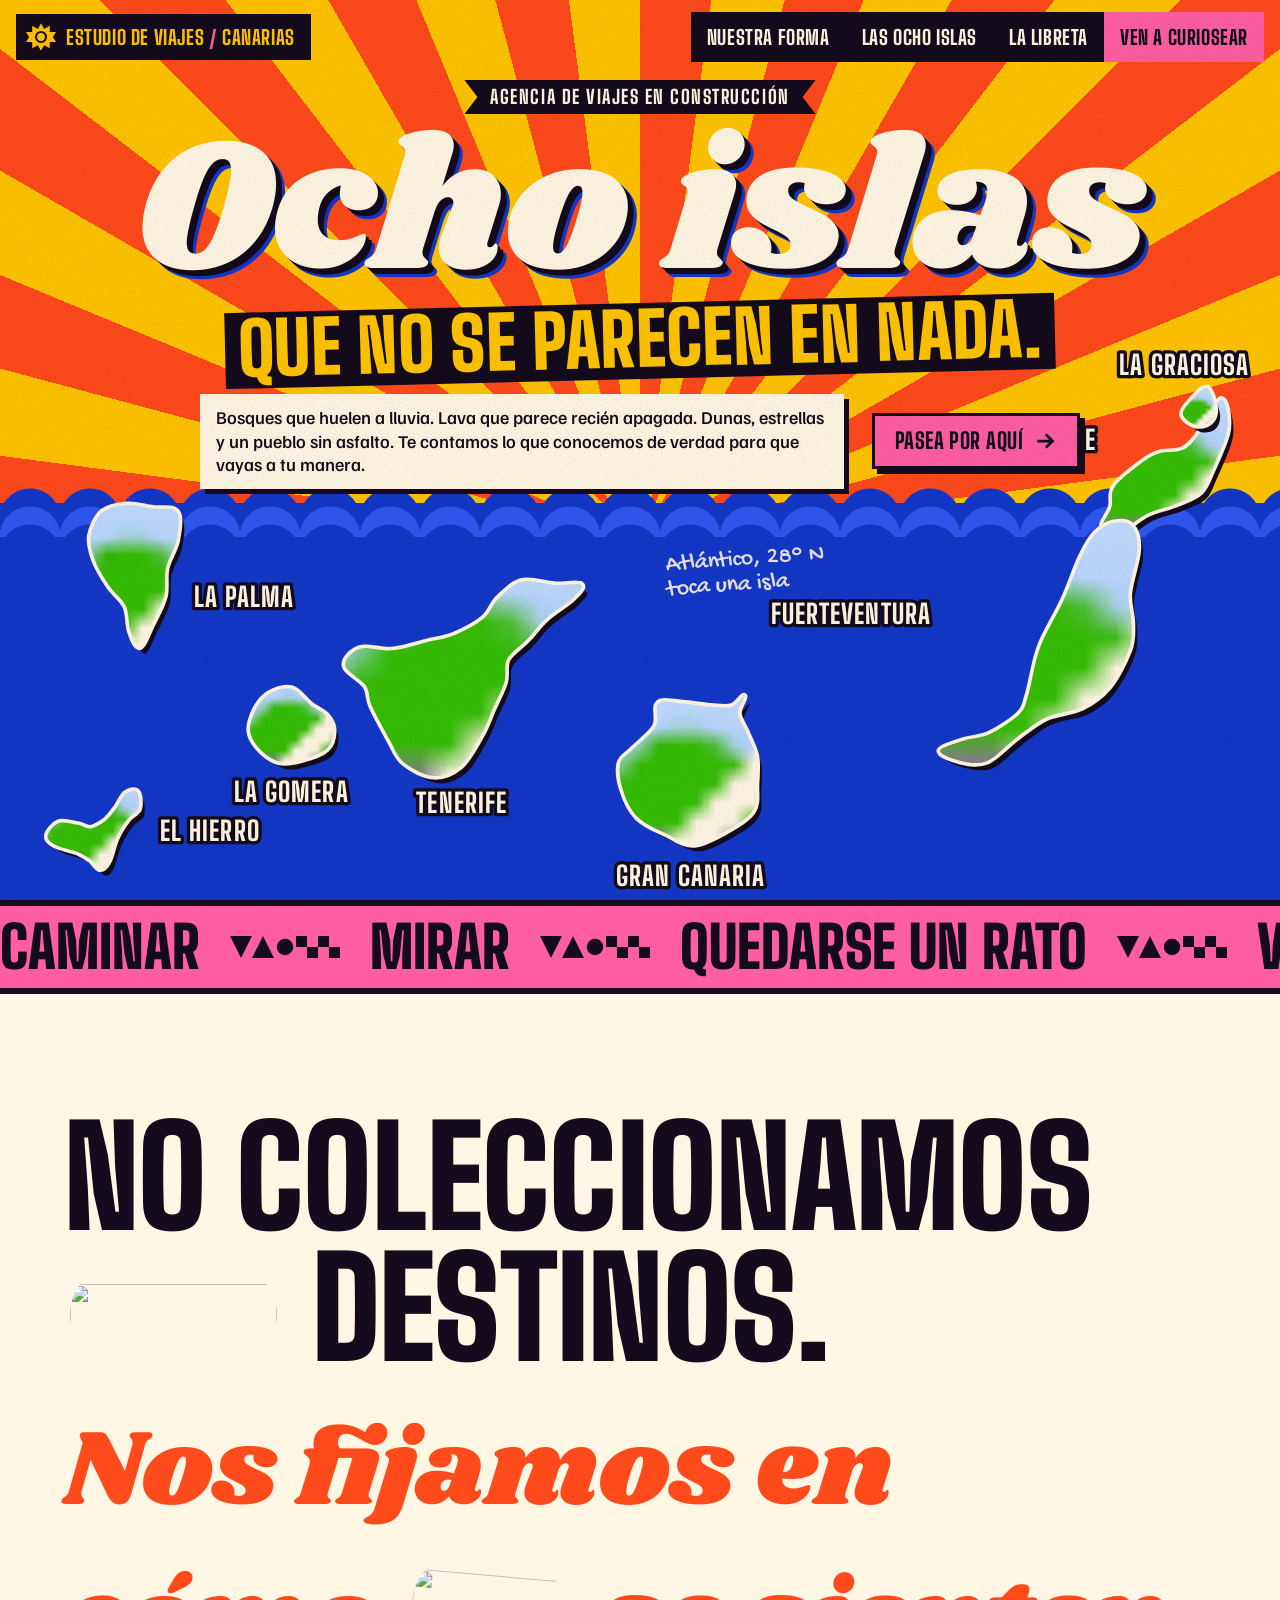
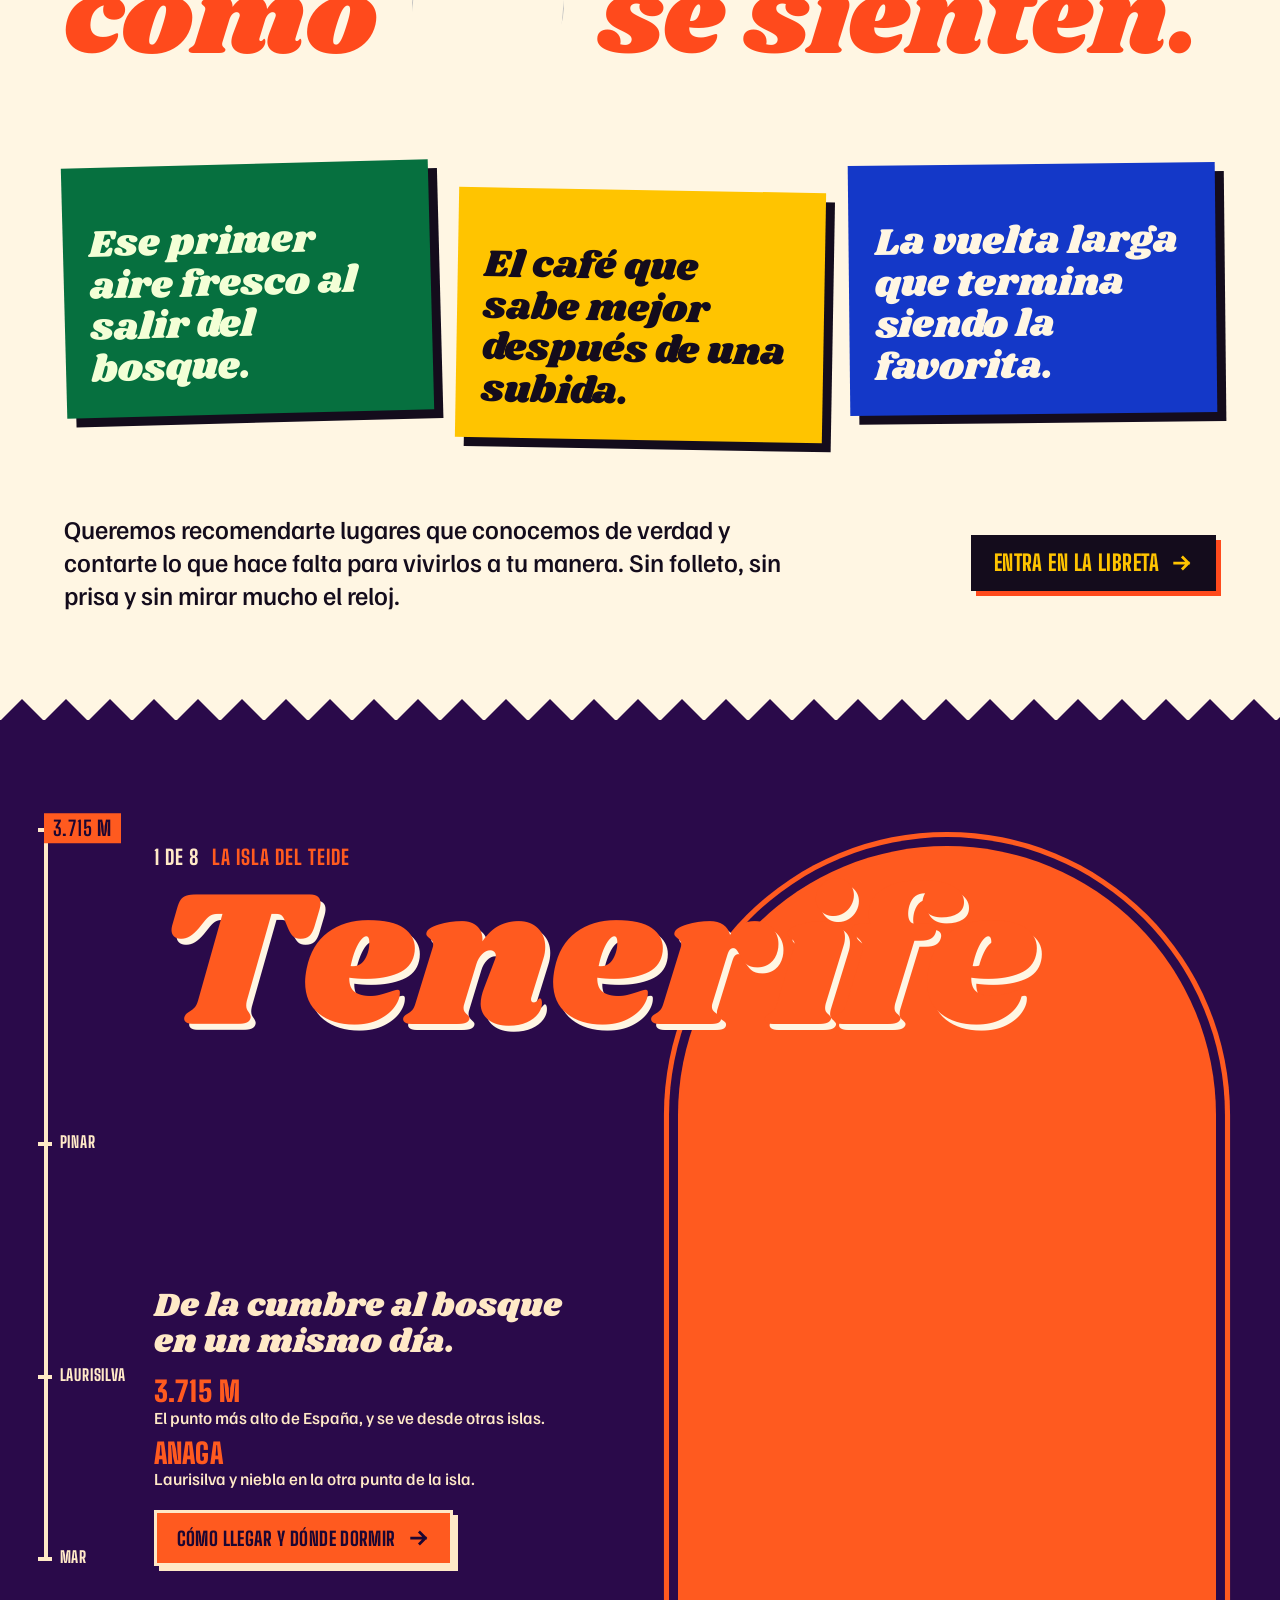
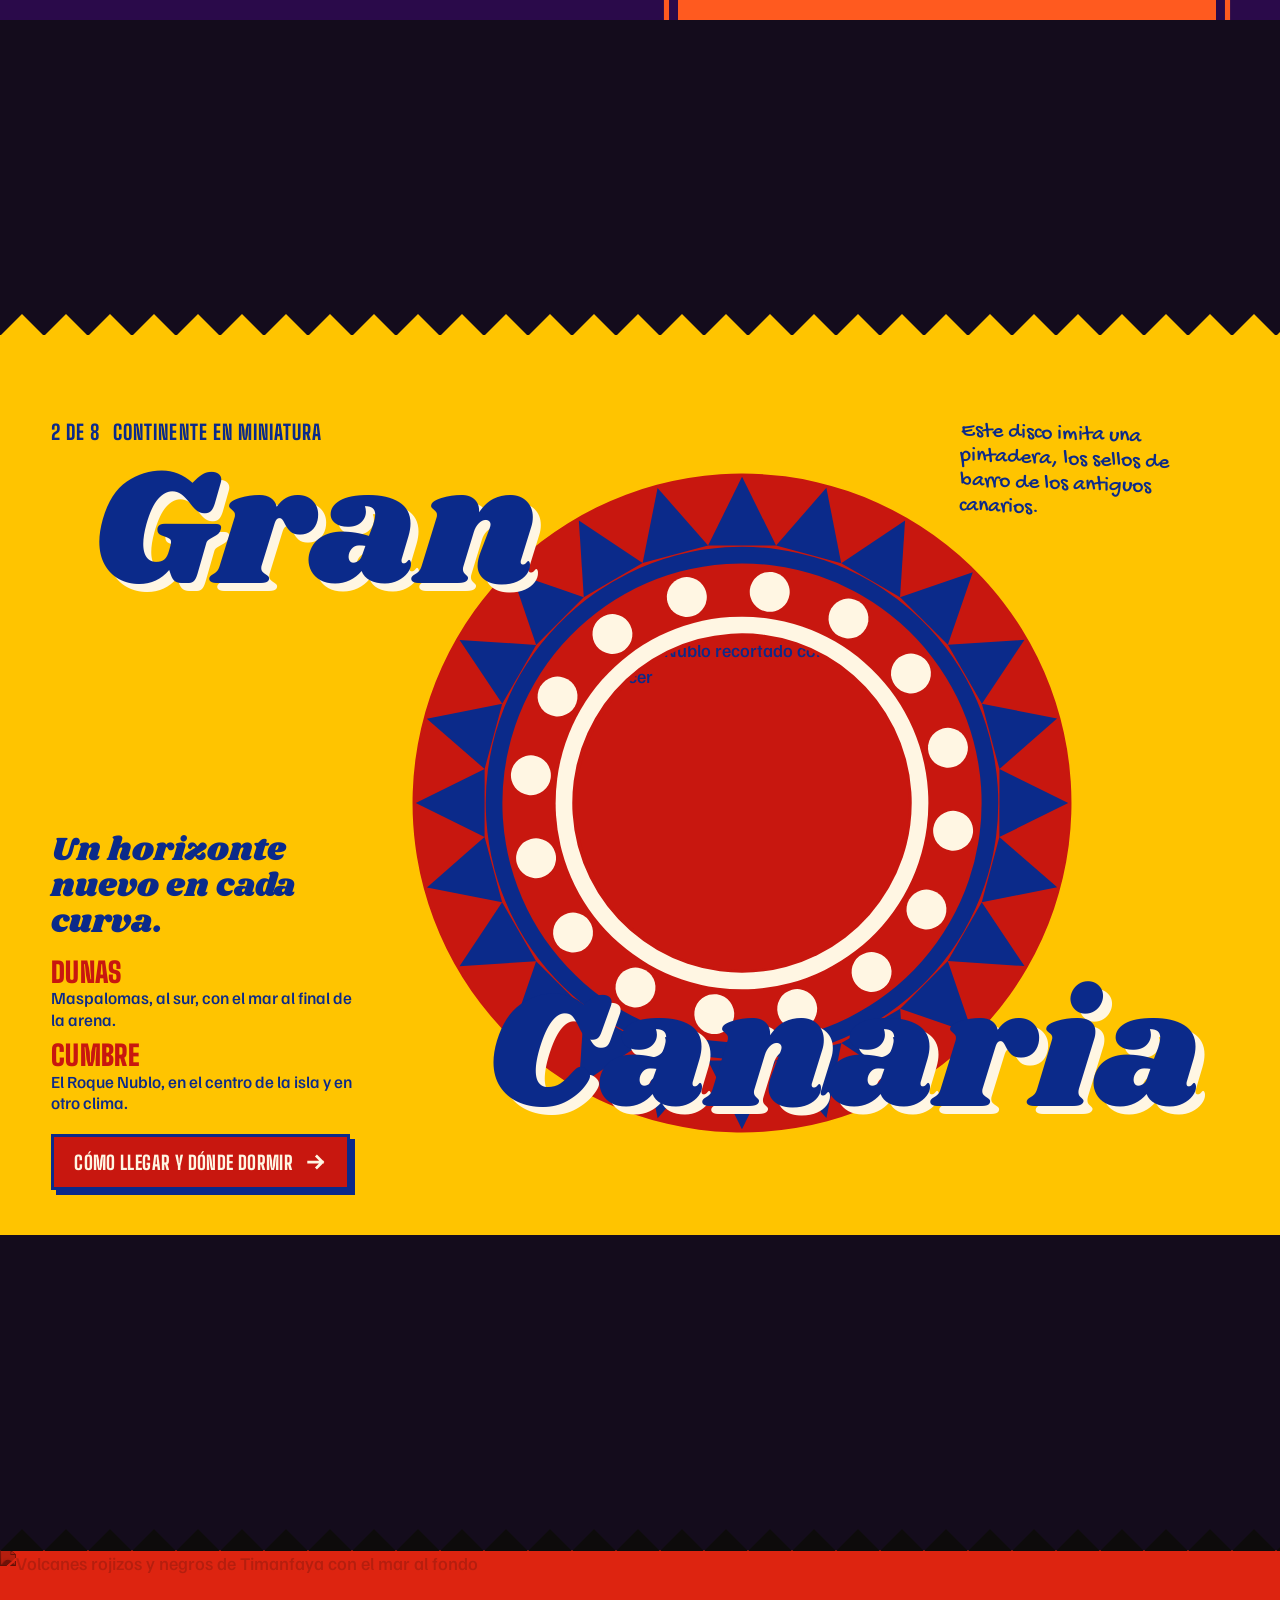
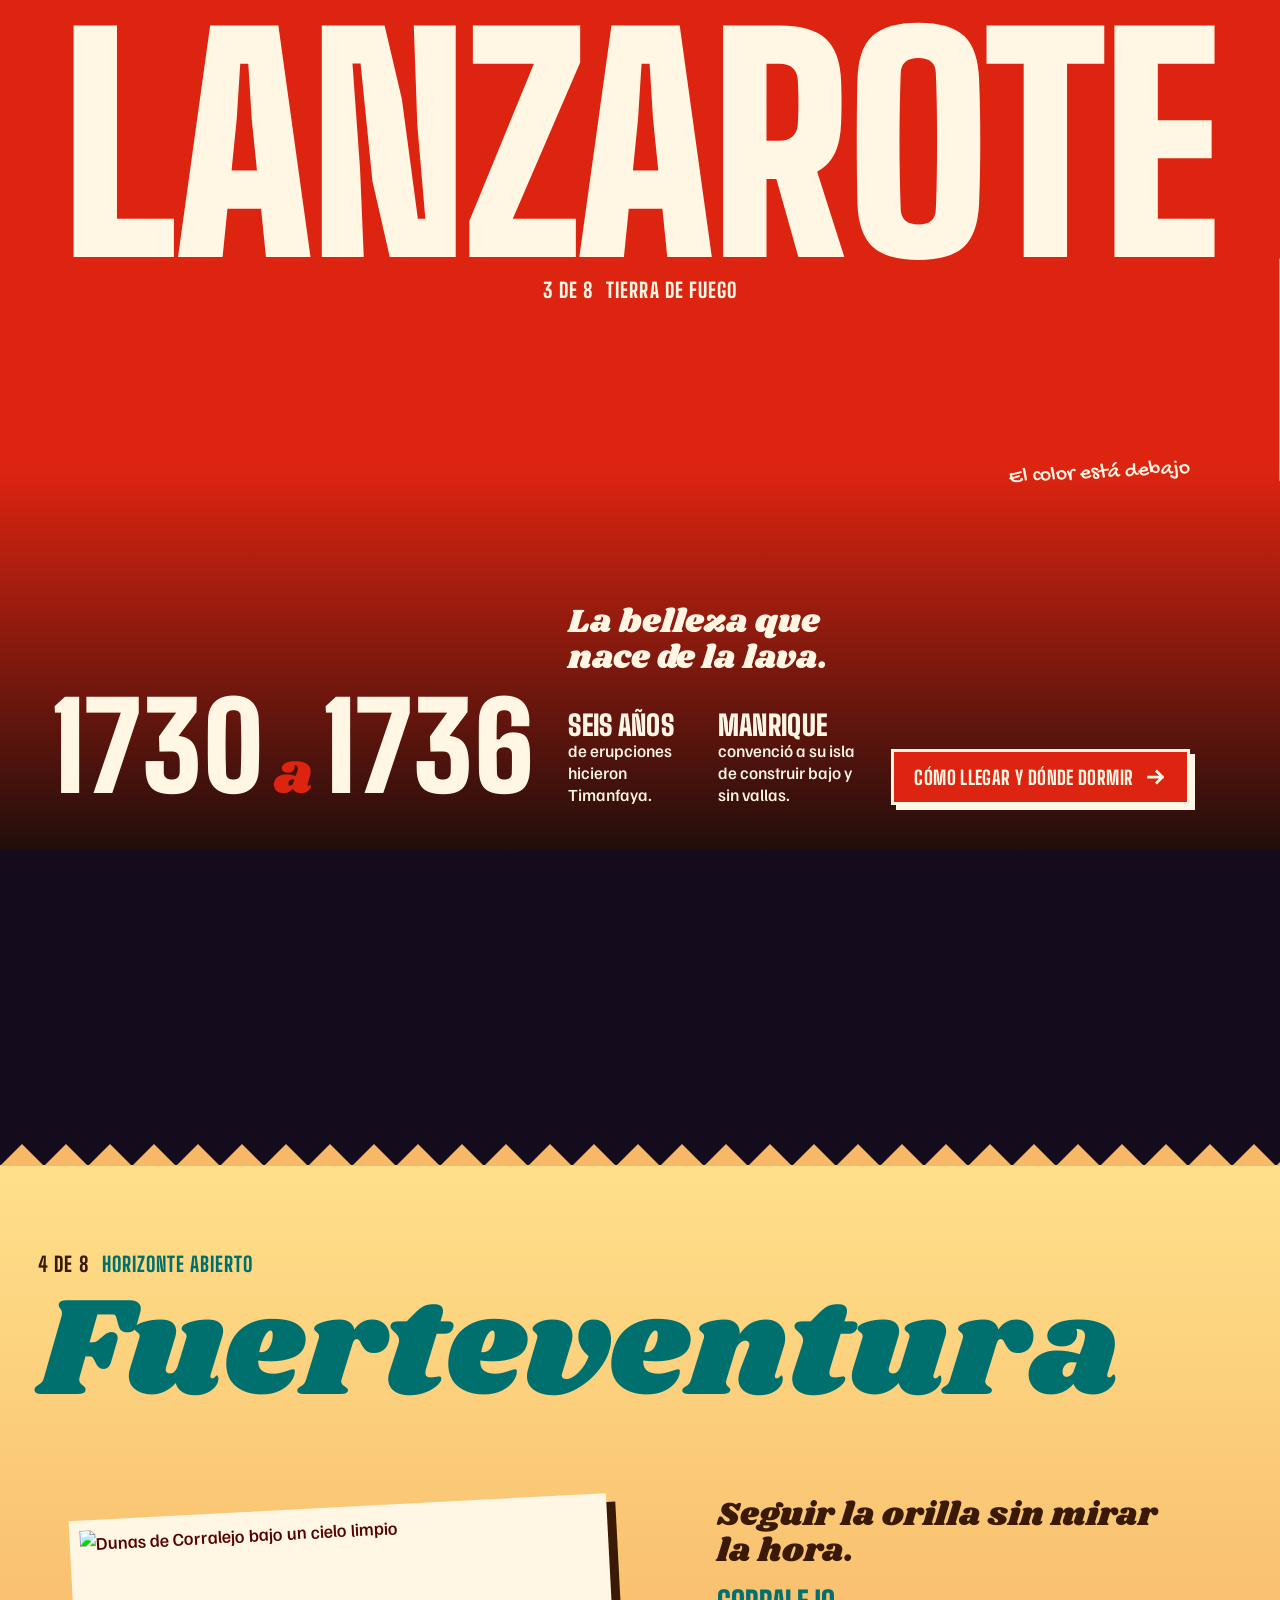
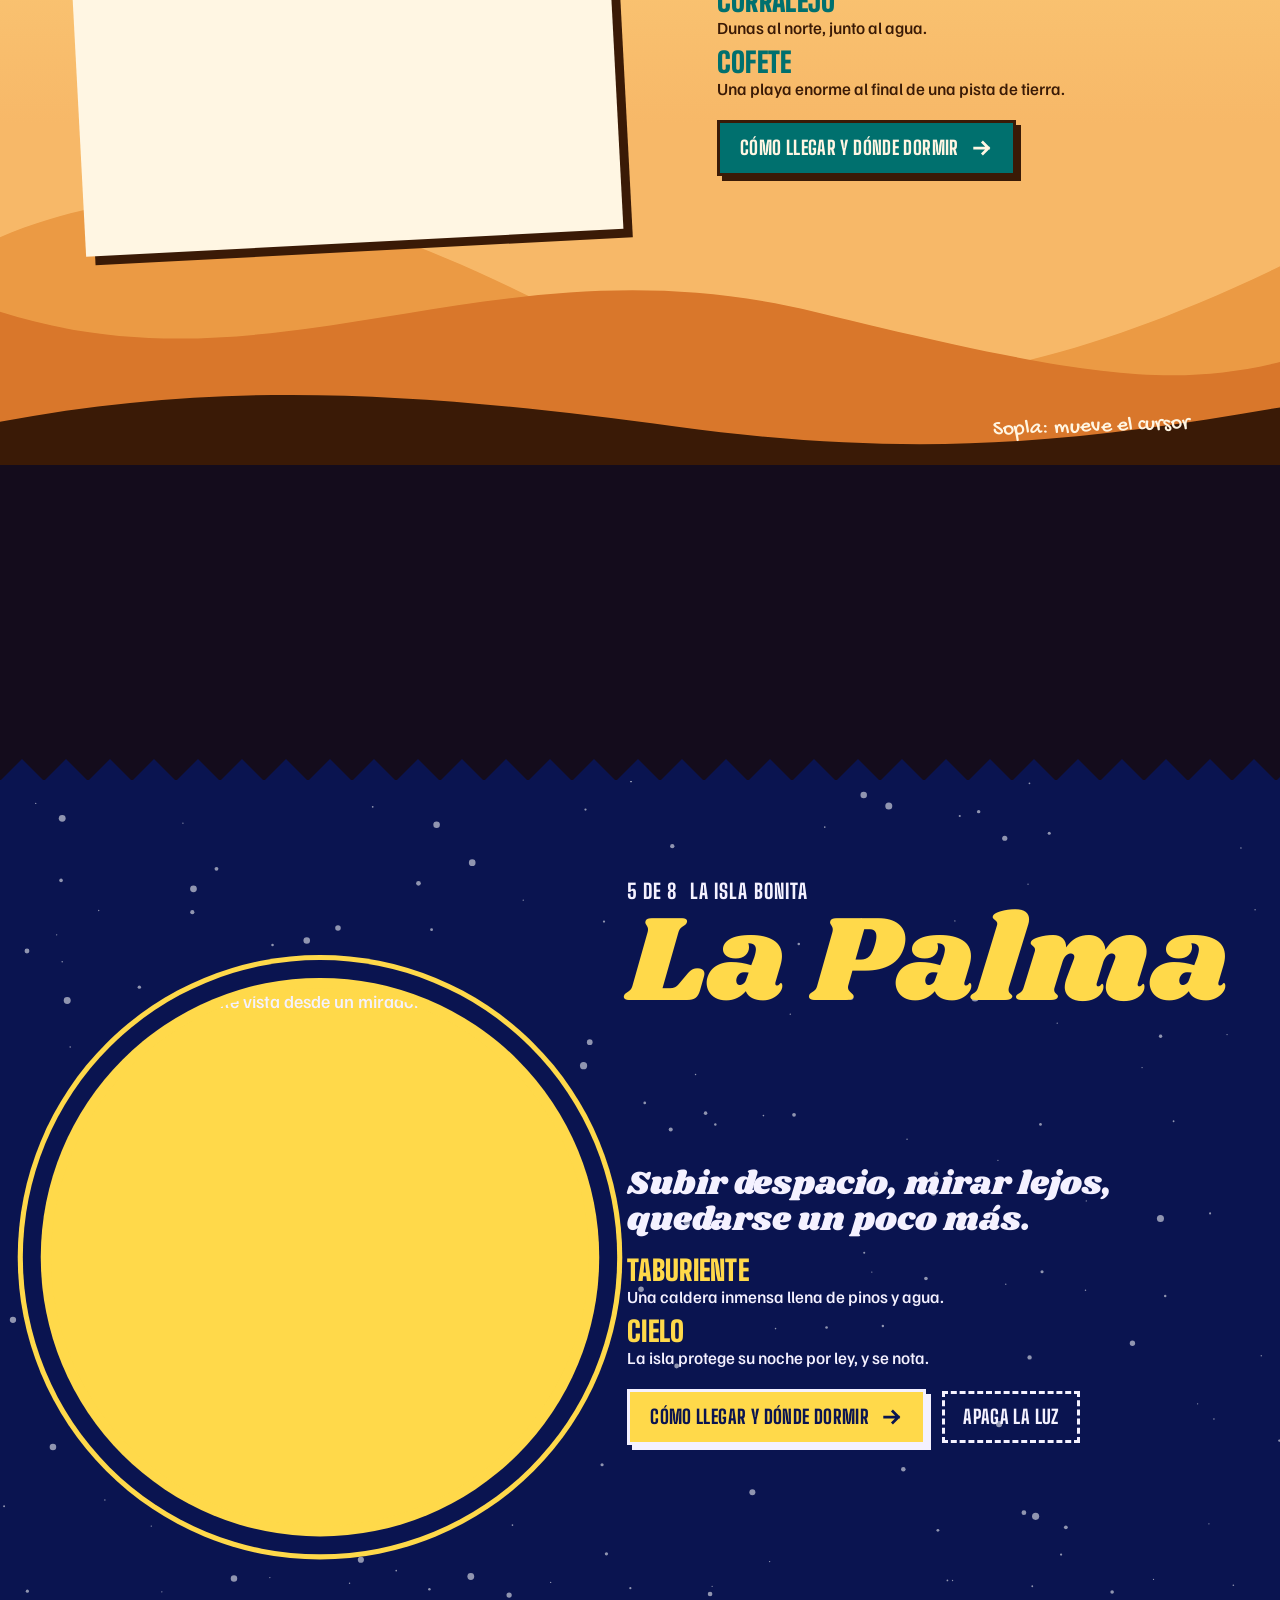
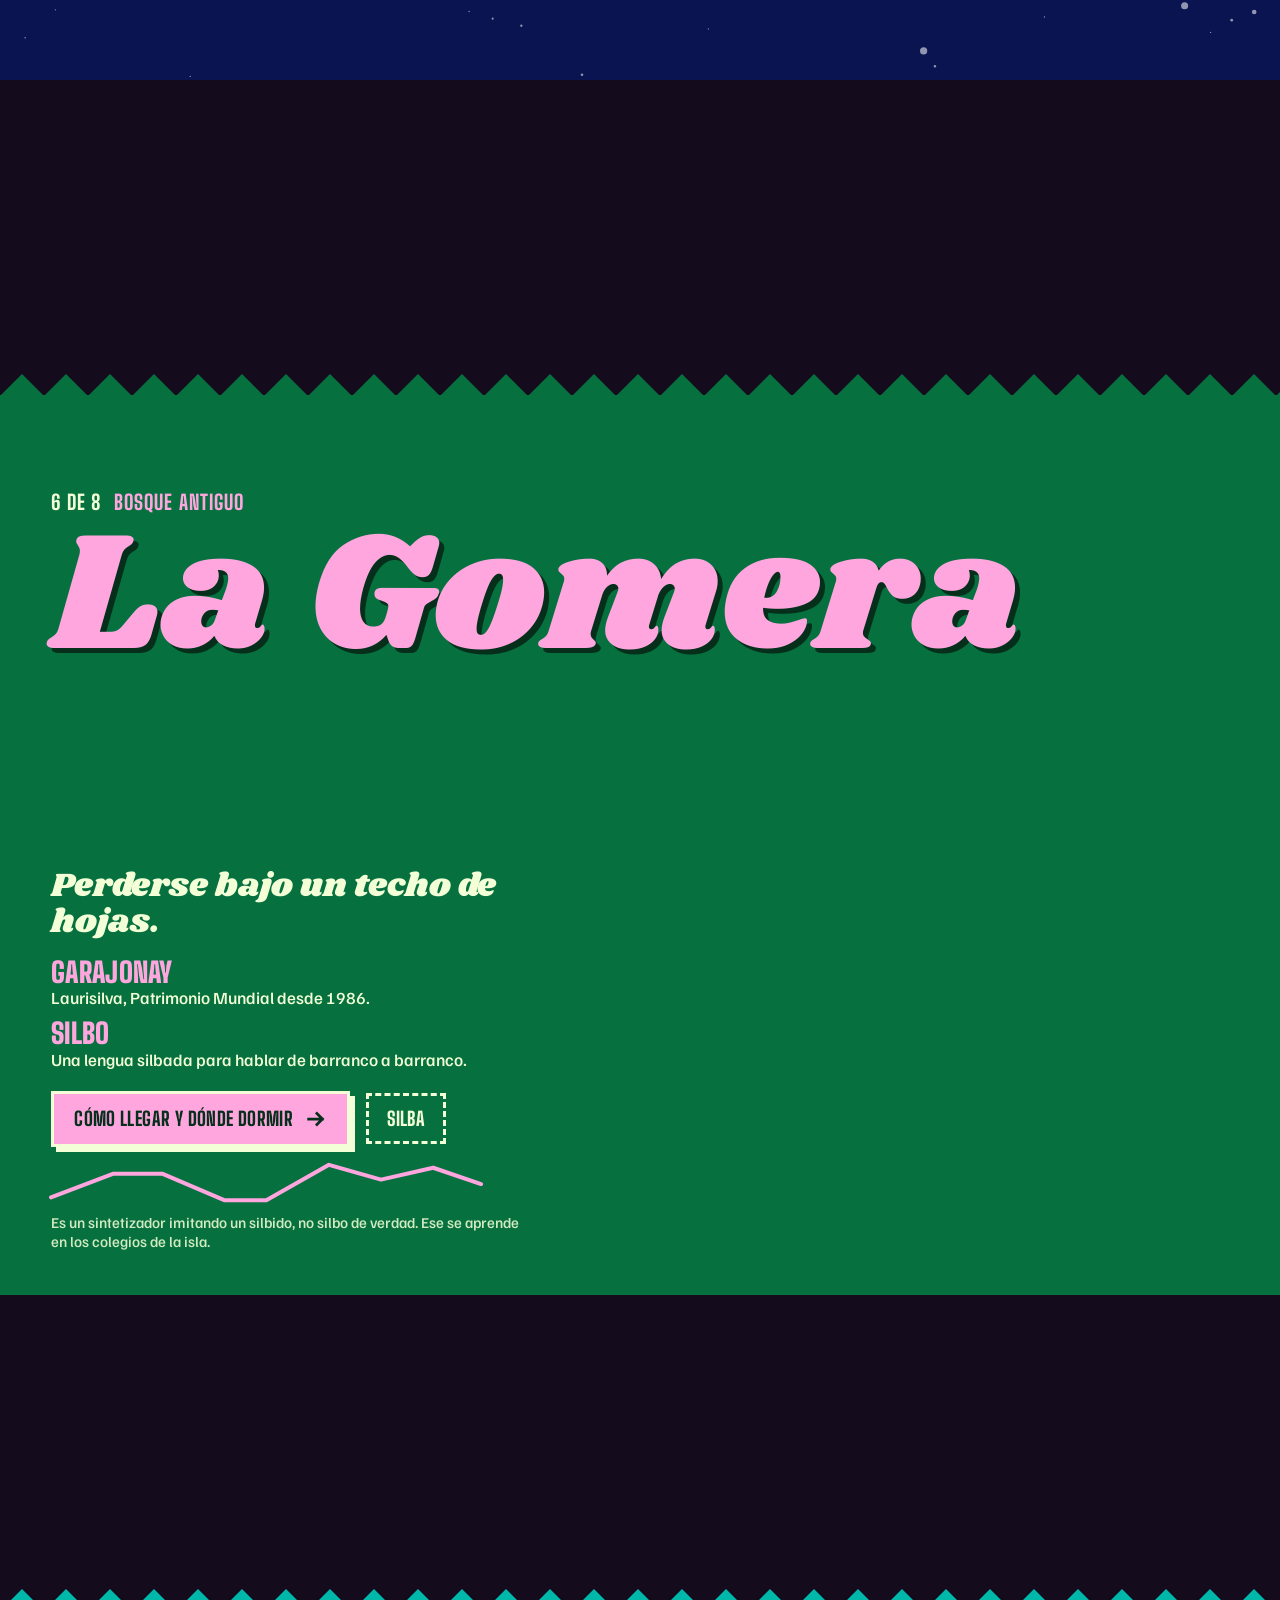
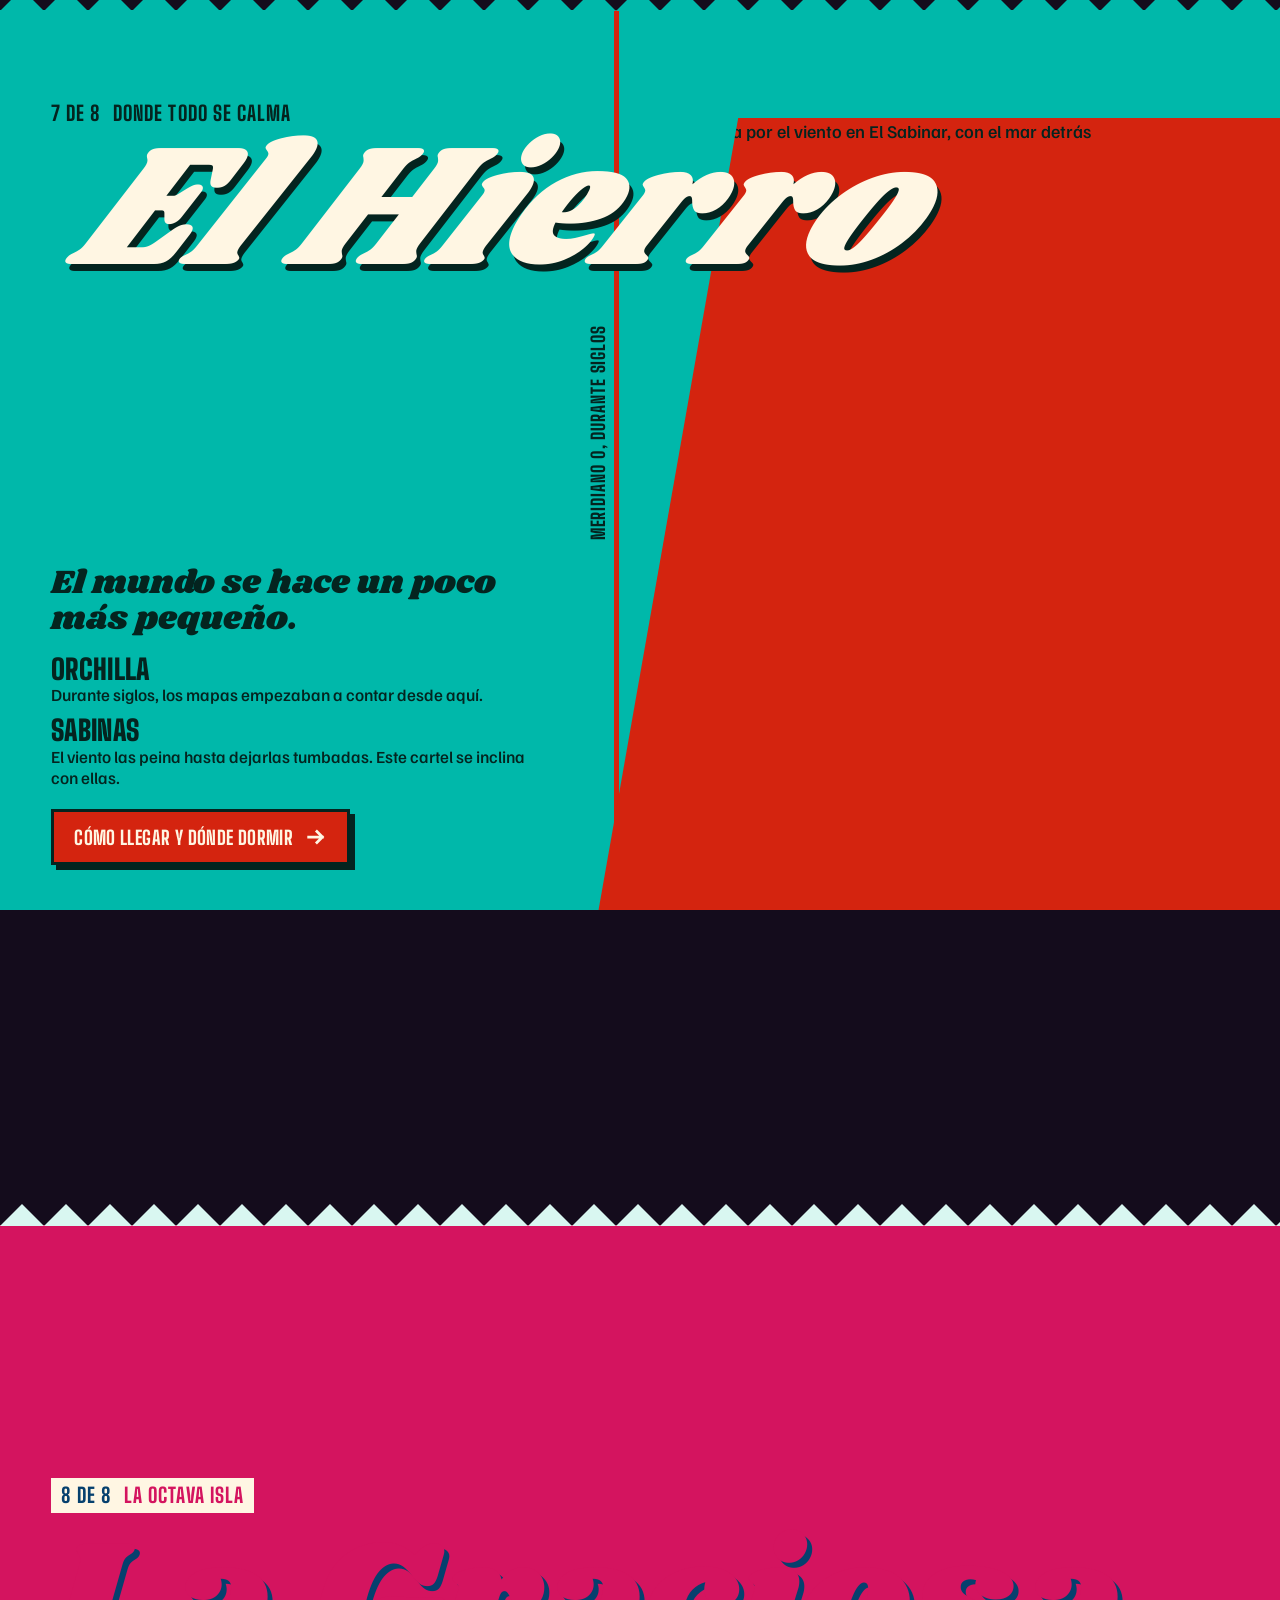
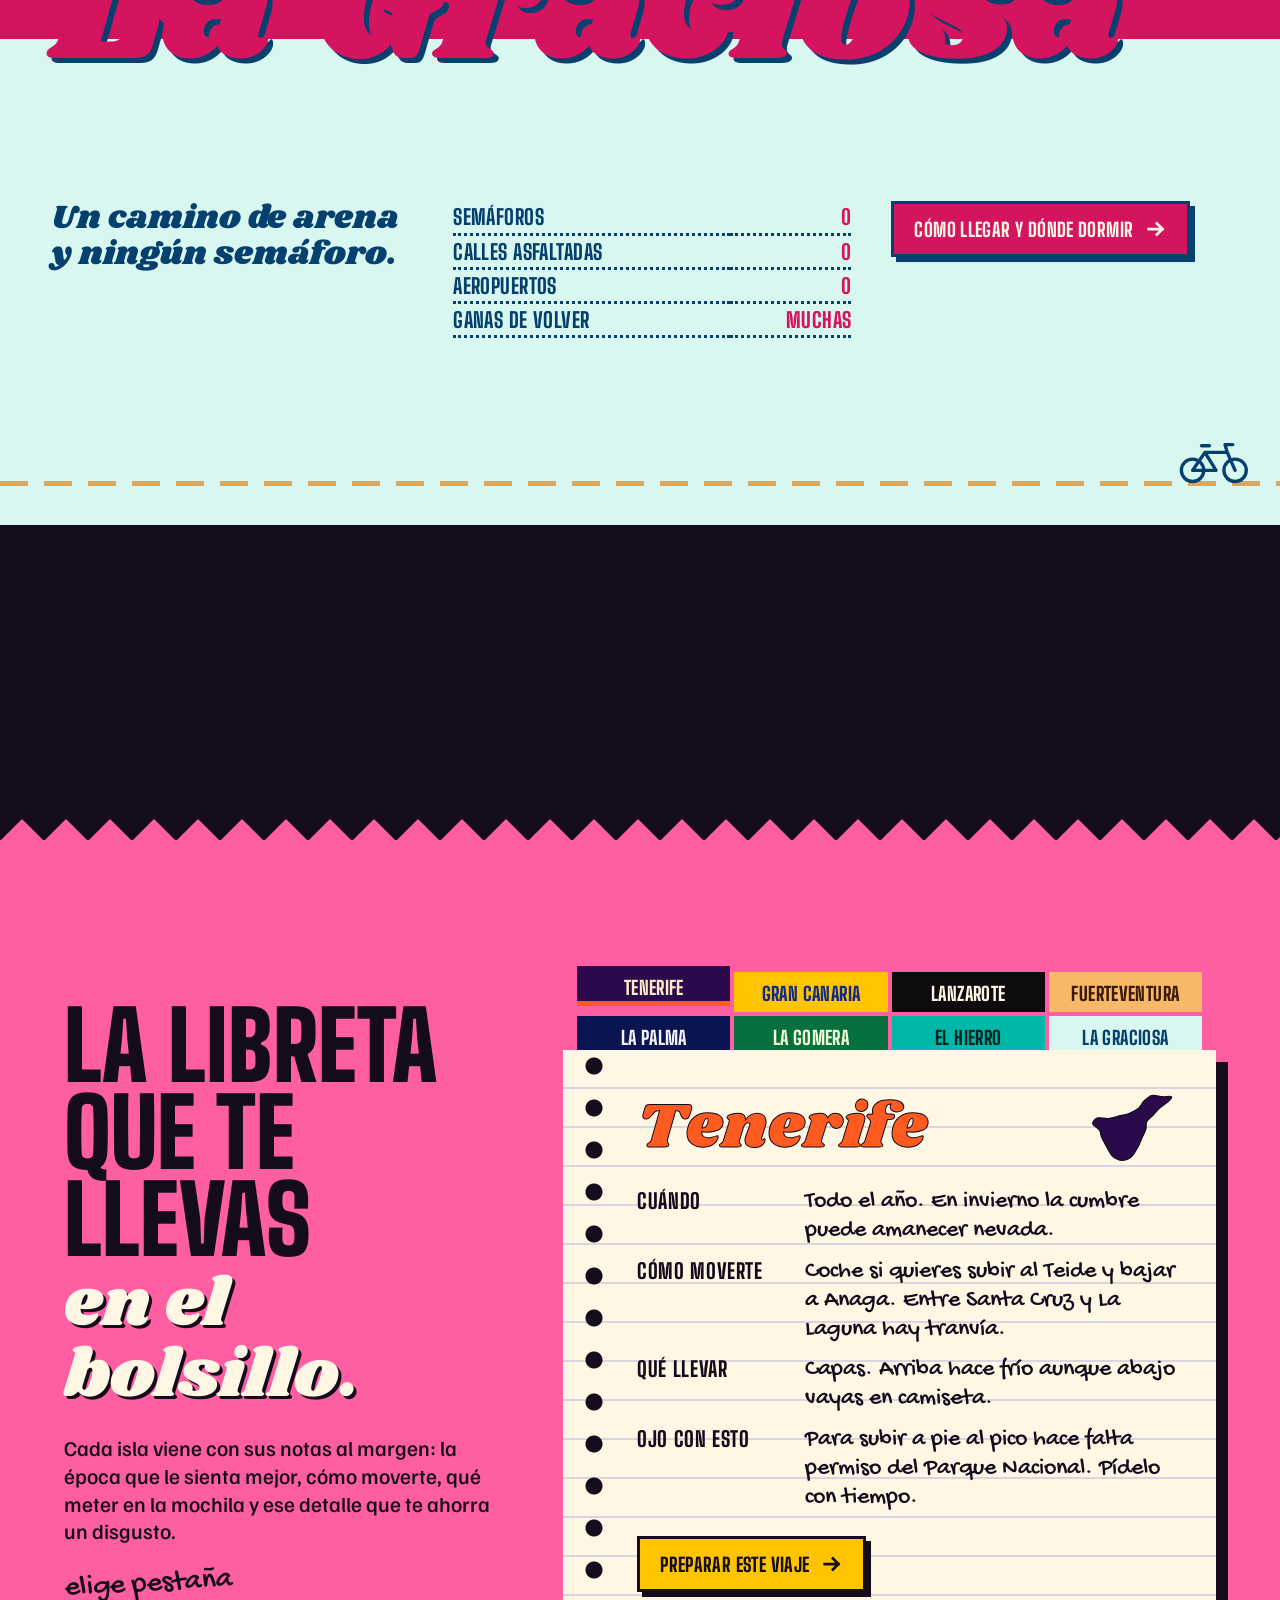
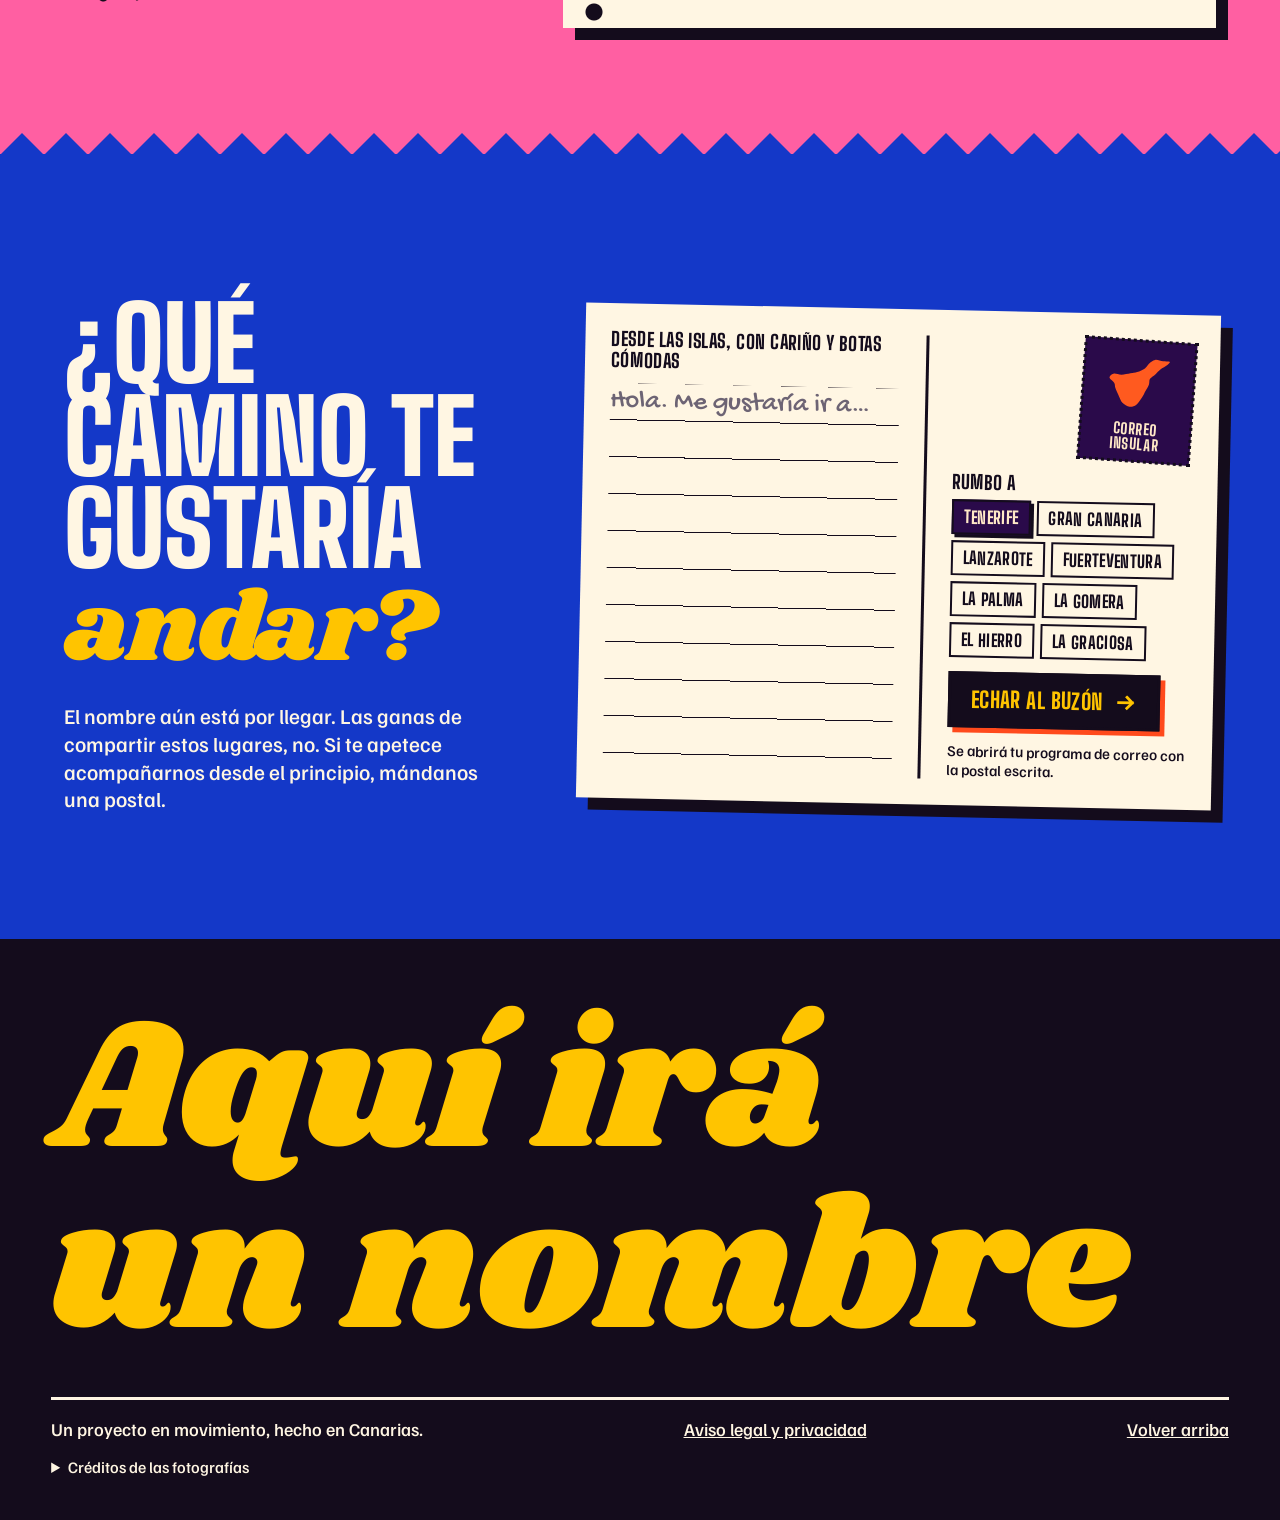
==== index.html @ 8bdcc8be "Publicar web" ====
<!doctype html>
<html lang="es">
  <head>
    <meta charset="utf-8" />
    <meta name="viewport" content="width=device-width, initial-scale=1" />
    <meta name="theme-color" content="#ffc400" />
    <meta name="description" content="Ocho islas que no se parecen en nada. Una agencia de viajes en construcción desde Canarias: lugares que conocemos de verdad y lo que hace falta para vivirlos a tu manera." />
    <title>Ocho islas que no se parecen en nada — Canarias</title>
    <link rel="icon" href="favicon.svg" type="image/svg+xml" />
    <meta property="og:type" content="website" />
    <meta property="og:locale" content="es_ES" />
    <meta property="og:title" content="Ocho islas que no se parecen en nada — Canarias" />
    <meta property="og:description" content="Ocho islas que no se parecen en nada. Una agencia de viajes en construcción desde Canarias: lugares que conocemos de verdad y lo que hace falta para vivirlos a tu manera." />
    <meta property="og:image" content="https://thumb.wikimedia.org/wikipedia/commons/thumb/6/61/Vista_del_Teide_desde_el_mirador_Narices_del_Teide%2C_Santa_Cruz_de_Tenerife%2C_Espa%C3%B1a%2C_2012-12-16%2C_DD_02.jpg/1280px-Vista_del_Teide_desde_el_mirador_Narices_del_Teide%2C_Santa_Cruz_de_Tenerife%2C_Espa%C3%B1a%2C_2012-12-16%2C_DD_02.jpg" />
    <meta property="og:image:width" content="1280" />
    <meta property="og:image:height" content="857" />
    <meta property="og:image:alt" content="El Teide con nieve en la cumbre, sobre un campo de lava oscura" />
    <meta name="twitter:card" content="summary_large_image" />
    <meta name="twitter:title" content="Ocho islas que no se parecen en nada — Canarias" />
    <meta name="twitter:description" content="Ocho islas que no se parecen en nada. Una agencia de viajes en construcción desde Canarias: lugares que conocemos de verdad y lo que hace falta para vivirlos a tu manera." />
    <meta name="twitter:image" content="https://thumb.wikimedia.org/wikipedia/commons/thumb/6/61/Vista_del_Teide_desde_el_mirador_Narices_del_Teide%2C_Santa_Cruz_de_Tenerife%2C_Espa%C3%B1a%2C_2012-12-16%2C_DD_02.jpg/1280px-Vista_del_Teide_desde_el_mirador_Narices_del_Teide%2C_Santa_Cruz_de_Tenerife%2C_Espa%C3%B1a%2C_2012-12-16%2C_DD_02.jpg" />
    <meta name="twitter:image:alt" content="El Teide con nieve en la cumbre, sobre un campo de lava oscura" />
    <script type="application/ld+json">
      {
        "@context": "https://schema.org",
        "@type": "WebPage",
        "name": "Ocho islas que no se parecen en nada — Canarias",
        "description": "Ocho islas que no se parecen en nada. Una agencia de viajes en construcción desde Canarias: lugares que conocemos de verdad y lo que hace falta para vivirlos a tu manera.",
        "inLanguage": "es",
        "about": {
          "@type": "TouristDestination",
          "name": "Islas Canarias",
          "containsPlace": [
            { "@type": "Place", "name": "Tenerife" },
            { "@type": "Place", "name": "Gran Canaria" },
            { "@type": "Place", "name": "Lanzarote" },
            { "@type": "Place", "name": "Fuerteventura" },
            { "@type": "Place", "name": "La Palma" },
            { "@type": "Place", "name": "La Gomera" },
            { "@type": "Place", "name": "El Hierro" },
            { "@type": "Place", "name": "La Graciosa" }
          ]
        }
      }
    </script>
    <link rel="preconnect" href="https://fonts.googleapis.com" />
    <link rel="preconnect" href="https://fonts.gstatic.com" crossorigin />
    <link rel="preconnect" href="https://thumb.wikimedia.org" />
    <link href="https://fonts.googleapis.com/css2?family=Big+Shoulders+Display:wght@700;800;900&family=Familjen+Grotesk:wght@400;500;700&family=Gochi+Hand&family=Shrikhand&display=swap" rel="stylesheet" />
    <link rel="stylesheet" href="styles.css" />
    <script src="script.js" defer></script>
  </head>
  <body>
    <a class="skip" href="#filosofia">Saltar al contenido</a>

    <svg class="defs" aria-hidden="true" width="0" height="0">
      <defs>
        <path id="p-tenerife" d="M198.7 78.2C199.8 79.0 197.7 81.0 195.6 83.0C193.5 85.0 188.7 87.8 186.1 90.2C183.4 92.6 182.0 95.0 179.7 97.4C177.5 99.8 173.8 102.0 172.3 104.6C170.9 107.2 172.2 110.0 171.3 113.0C170.4 116.0 168.5 119.4 167.1 122.6C165.7 125.8 164.8 128.8 162.8 132.2C160.9 135.6 158.3 140.6 155.5 143.0C152.6 145.4 149.3 146.8 146.0 146.6C142.6 146.4 138.0 144.0 135.4 141.8C132.8 139.6 132.1 136.8 130.1 133.4C128.2 130.0 125.2 124.6 123.8 121.4C122.4 118.2 123.3 116.6 121.7 114.2C120.1 111.8 114.6 109.2 114.3 107.0C113.9 104.8 116.8 101.9 119.6 101.0C122.4 100.1 127.1 102.0 131.2 101.6C135.2 101.2 140.2 99.5 143.8 98.6C147.5 97.7 150.0 97.6 153.3 96.2C156.7 94.8 161.3 92.4 163.9 90.2C166.5 88.0 166.9 85.2 169.2 83.0C171.5 80.8 174.3 77.8 177.6 77.0C181.0 76.2 185.7 78.0 189.2 78.2C192.8 78.4 197.7 77.4 198.7 78.2Z"/>
        <clipPath id="c-tenerife"><use href="#p-tenerife"/></clipPath>
        <symbol id="i-tenerife" viewBox="109.2 71.9 94.5 79.7"><use href="#p-tenerife"/></symbol>
        <path id="p-gran-canaria" d="M257.1 118.2C257.4 118.6 254.8 122.0 255.0 124.2C255.1 126.4 257.1 128.8 258.1 131.4C259.2 134.0 260.8 136.8 261.3 139.8C261.8 142.8 261.5 146.2 261.3 149.4C261.1 152.6 262.0 156.2 260.2 159.0C258.5 161.8 254.2 164.2 250.7 166.2C247.2 168.2 242.6 170.8 239.1 171.0C235.6 171.2 233.0 169.0 229.6 167.4C226.3 165.8 221.7 164.0 219.1 161.4C216.4 158.8 214.8 155.0 213.8 151.8C212.7 148.6 212.2 144.6 212.7 142.2C213.3 139.8 214.8 139.6 217.0 137.4C219.1 135.2 223.8 131.8 225.4 129.0C227.0 126.2 224.9 122.0 226.5 120.6C228.0 119.2 231.7 120.4 234.9 120.6C238.1 120.8 242.5 121.6 245.5 121.8C248.4 122.0 250.9 122.4 252.8 121.8C254.8 121.2 256.7 117.8 257.1 118.2Z"/>
        <clipPath id="c-gran-canaria"><use href="#p-gran-canaria"/></clipPath>
        <symbol id="i-gran-canaria" viewBox="209.5 115.0 54.9 59.1"><use href="#p-gran-canaria"/></symbol>
        <path id="p-lanzarote" d="M429.9 15.5C430.2 17.5 430.8 20.3 429.9 23.9C429.0 27.5 426.2 33.6 424.6 37.1C423.0 40.6 422.5 42.9 420.4 44.9C418.3 46.9 415.1 47.8 412.0 49.1C408.8 50.4 404.7 51.1 401.4 52.7C398.1 54.3 394.5 57.9 391.9 58.7C389.3 59.5 386.1 58.9 385.6 57.5C385.0 56.1 388.0 52.7 388.7 50.3C389.4 47.9 388.0 45.7 389.8 43.1C391.5 40.5 396.6 36.7 399.3 34.7C401.9 32.7 403.2 31.9 405.6 31.1C408.1 30.3 411.8 30.9 414.1 29.9C416.3 28.9 417.6 27.3 419.3 25.1C421.1 22.9 423.2 18.9 424.6 16.7C426.0 14.5 426.9 12.1 427.8 11.9C428.7 11.7 429.5 13.5 429.9 15.5Z"/>
        <clipPath id="c-lanzarote"><use href="#p-lanzarote"/></clipPath>
        <symbol id="i-lanzarote" viewBox="382.8 9.1 49.9 52.4"><use href="#p-lanzarote"/></symbol>
        <path id="p-fuerteventura" d="M395.9 57.2C397.3 58.8 398.2 61.6 398.0 65.6C397.8 69.6 395.2 76.8 394.8 81.2C394.5 85.6 395.9 88.6 395.9 92.0C395.9 95.4 396.3 97.8 394.8 101.6C393.4 105.4 390.3 111.4 387.5 114.8C384.6 118.2 381.7 120.2 378.0 122.0C374.3 123.8 369.2 123.8 365.3 125.6C361.4 127.4 358.3 130.2 354.7 132.8C351.2 135.4 347.5 139.8 344.2 141.2C340.8 142.6 337.5 141.8 334.7 141.2C331.9 140.6 327.1 138.8 327.3 137.6C327.5 136.4 332.7 135.0 335.7 134.0C338.7 133.0 341.9 133.2 345.2 131.6C348.6 130.0 353.5 126.8 355.8 124.4C358.1 122.0 357.7 121.2 359.0 117.2C360.2 113.2 361.1 106.0 363.2 100.4C365.3 94.8 369.2 89.0 371.6 83.6C374.1 78.2 376.0 72.0 378.0 68.0C379.9 64.0 381.3 61.6 383.2 59.6C385.2 57.6 387.5 56.4 389.6 56.0C391.7 55.6 394.5 55.6 395.9 57.2Z"/>
        <clipPath id="c-fuerteventura"><use href="#p-fuerteventura"/></clipPath>
        <symbol id="i-fuerteventura" viewBox="322.2 50.9 80.9 95.4"><use href="#p-fuerteventura"/></symbol>
        <path id="p-la-palma" d="M53.9 52.1C55.4 54.0 54.5 58.8 53.9 62.1C53.3 65.4 50.8 68.8 50.1 72.1C49.3 75.4 50.3 78.8 49.5 82.1C48.7 85.4 46.6 89.1 45.1 92.1C43.6 95.1 42.0 99.8 40.7 100.2C39.4 100.6 38.2 97.0 37.4 94.6C36.6 92.2 37.0 88.6 35.8 85.8C34.5 83.1 31.5 81.1 29.7 78.3C27.9 75.6 25.9 72.5 24.8 69.6C23.7 66.7 22.7 63.8 23.1 60.8C23.6 57.9 25.3 54.0 27.5 52.1C29.7 50.2 33.4 49.8 36.3 49.6C39.2 49.4 42.2 50.4 45.1 50.8C48.0 51.3 52.4 50.2 53.9 52.1Z"/>
        <clipPath id="c-la-palma"><use href="#p-la-palma"/></clipPath>
        <symbol id="i-la-palma" viewBox="20.1 46.6 36.9 56.7"><use href="#p-la-palma"/></symbol>
        <path id="p-la-gomera" d="M109.9 130.3C109.9 132.3 109.5 135.1 107.6 136.8C105.7 138.6 101.3 140.0 98.5 140.7C95.6 141.5 92.9 142.0 90.5 141.4C88.0 140.7 85.3 138.7 83.6 136.8C81.9 135.0 80.4 132.7 80.2 130.3C80.0 127.9 81.3 124.7 82.4 122.5C83.6 120.4 84.9 118.5 87.0 117.3C89.1 116.1 92.5 114.7 95.0 115.4C97.5 116.0 99.8 119.6 101.9 121.2C104.0 122.9 106.3 123.6 107.6 125.1C108.9 126.6 109.9 128.4 109.9 130.3Z"/>
        <clipPath id="c-la-gomera"><use href="#p-la-gomera"/></clipPath>
        <symbol id="i-la-gomera" viewBox="78.4 113.6 33.3 29.6"><use href="#p-la-gomera"/></symbol>
        <path id="p-el-hierro" d="M39.7 152.4C40.5 153.2 40.8 156.6 40.3 158.2C39.7 159.9 37.6 160.4 36.3 162.1C34.9 163.9 33.4 166.1 32.3 168.6C31.1 171.1 30.4 175.2 29.4 177.1C28.5 178.9 27.6 179.8 26.5 179.7C25.5 179.6 24.4 177.4 23.1 176.4C21.8 175.5 20.6 174.7 18.5 173.8C16.4 173.0 12.3 172.2 10.5 171.2C8.7 170.3 7.5 169.3 7.7 168.0C7.9 166.7 9.9 164.1 11.7 163.4C13.5 162.8 16.6 163.8 18.5 164.1C20.4 164.4 21.5 165.6 23.1 165.4C24.7 165.2 26.7 164.0 28.3 162.8C29.8 161.6 31.0 159.9 32.3 158.2C33.5 156.6 34.5 154.0 35.7 153.0C36.9 152.1 38.9 151.5 39.7 152.4Z"/>
        <clipPath id="c-el-hierro"><use href="#p-el-hierro"/></clipPath>
        <symbol id="i-el-hierro" viewBox="5.7 150.4 36.5 31.2"><use href="#p-el-hierro"/></symbol>
        <path id="p-la-graciosa" d="M425.6 14.8C425.7 16.8 425.0 18.8 423.8 19.8C422.7 20.8 420.2 21.3 418.6 20.8C417.0 20.3 414.2 18.5 414.2 16.8C414.2 15.2 417.1 12.3 418.6 10.8C420.0 9.3 421.8 7.2 423.0 7.8C424.1 8.5 425.5 12.8 425.6 14.8Z"/>
        <clipPath id="c-la-graciosa"><use href="#p-la-graciosa"/></clipPath>
        <symbol id="i-la-graciosa" viewBox="413.4 7.0 13.0 14.6"><use href="#p-la-graciosa"/></symbol>
        <symbol id="arrow" viewBox="0 0 24 24"><path d="M4 12h15M13 6l6 6-6 6" fill="none" stroke="currentColor" stroke-width="3" stroke-linecap="square"/></symbol>
        <symbol id="mark" viewBox="0 0 48 48"><path d="M24 2l5 9 9-5 0 10 10 0-5 8 5 8-10 0 0 10-9-5-5 9-5-9-9 5 0-10-10 0 5-8-5-8 10 0 0-10 9 5z" fill="currentColor"/><circle cx="24" cy="24" r="8" fill="none" stroke="var(--mark-hole,#140c1c)" stroke-width="3.5"/></symbol>
      </defs>
    </svg>

    <header class="site-header">
      <a class="wordmark" href="#inicio" aria-label="Estudio de viajes Canarias, ir al inicio">
        <svg class="mark" aria-hidden="true"><use href="#mark" /></svg>
        <span>Estudio de viajes <i>/</i> Canarias</span>
      </a>
      <button class="menu-toggle" type="button" aria-expanded="false" aria-controls="main-nav" aria-label="Abrir menú"><span></span><span></span></button>
      <nav id="main-nav" class="main-nav" aria-label="Navegación principal">
        <a href="#filosofia">Nuestra forma</a>
        <a href="#islas">Las ocho islas</a>
        <a href="#libreta">La libreta</a>
        <a class="nav-cta" href="#comienzo">Ven a curiosear</a>
      </nav>
    </header>

    <main>
      <section class="hero" id="inicio">
        <div class="hero-rays" aria-hidden="true"></div>
        <div class="hero-copy">
          <p class="banner"><span>Agencia de viajes en construcción</span></p>
          <h1><span class="h-a">Ocho islas</span> <span class="h-b">que no se parecen en nada.</span></h1>
          <div class="hero-sub">
            <p>Bosques que huelen a lluvia. Lava que parece recién apagada. Dunas, estrellas y un pueblo sin asfalto. Te contamos lo que conocemos de verdad para que vayas a tu manera.</p>
            <a class="stamp-btn" href="#islas">Pasea por aquí <svg aria-hidden="true"><use href="#arrow" /></svg></a>
          </div>
        </div>
        <div class="hero-sea">
          <div class="waves" aria-hidden="true"><i></i><i></i><i></i></div>
          <svg class="map" viewBox="0 -2 440 190" role="group" aria-label="Mapa de las ocho islas. Cada silueta lleva a su cartel.">
            <a class="isle" href="#tenerife" style="--d:1" aria-label="Tenerife">
              <circle class="hit" cx="156.9" cy="106.8" r="48"/>
              <g class="isle-in" style="transform-origin:156px 112px">
                <use class="isle-shadow" href="#p-tenerife"/>
                <use class="isle-rim" href="#p-tenerife"/>
                <image href="https://thumb.wikimedia.org/wikipedia/commons/thumb/6/61/Vista_del_Teide_desde_el_mirador_Narices_del_Teide%2C_Santa_Cruz_de_Tenerife%2C_Espa%C3%B1a%2C_2012-12-16%2C_DD_02.jpg/960px-Vista_del_Teide_desde_el_mirador_Narices_del_Teide%2C_Santa_Cruz_de_Tenerife%2C_Espa%C3%B1a%2C_2012-12-16%2C_DD_02.jpg" x="81" y="24" width="152" height="127" preserveAspectRatio="xMidYMax slice" clip-path="url(#c-tenerife)"/>
              </g>
              <text x="156" y="160" text-anchor="middle">Tenerife</text>
            </a>
            <a class="isle" href="#gran-canaria" style="--d:2" aria-label="Gran Canaria">
              <circle class="hit" cx="240.0" cy="140.8" r="32"/>
              <g class="isle-in" style="transform-origin:237px 145px">
                <use class="isle-shadow" href="#p-gran-canaria"/>
                <use class="isle-rim" href="#p-gran-canaria"/>
                <image href="https://thumb.wikimedia.org/wikipedia/commons/thumb/5/56/Rayos_crepusculares_y_el_Roque_Nublo_-_Gran_Canaria_01.jpg/960px-Rayos_crepusculares_y_el_Roque_Nublo_-_Gran_Canaria_01.jpg" x="189" y="94" width="95" height="79" preserveAspectRatio="xMidYMax slice" clip-path="url(#c-gran-canaria)"/>
              </g>
              <text x="238" y="186" text-anchor="middle">Gran Canaria</text>
            </a>
            <a class="isle" href="#lanzarote" style="--d:3" aria-label="Lanzarote">
              <circle class="hit" cx="410.3" cy="36.4" r="29"/>
              <g class="isle-in" style="transform-origin:408px 35px">
                <use class="isle-shadow" href="#p-lanzarote"/>
                <use class="isle-rim" href="#p-lanzarote"/>
                <image href="https://thumb.wikimedia.org/wikipedia/commons/thumb/4/41/Timanfaya_National_Park_landscape.jpg/500px-Timanfaya_National_Park_landscape.jpg" x="366" y="-9" width="84" height="70" preserveAspectRatio="xMidYMax slice" clip-path="url(#c-lanzarote)"/>
              </g>
              <text x="383" y="30" text-anchor="end">Lanzarote</text>
            </a>
            <a class="isle" href="#fuerteventura" style="--d:4" aria-label="Fuerteventura">
              <circle class="hit" cx="369.2" cy="104.1" r="49"/>
              <g class="isle-in" style="transform-origin:363px 99px">
                <use class="isle-shadow" href="#p-fuerteventura"/>
                <use class="isle-rim" href="#p-fuerteventura"/>
                <image href="https://thumb.wikimedia.org/wikipedia/commons/thumb/a/a4/Azul%2C_Dunas_de_Corralejo%2C_Fuerteventura%2C_Espa%C3%B1a%2C_2015.JPG/960px-Azul%2C_Dunas_de_Corralejo%2C_Fuerteventura%2C_Espa%C3%B1a%2C_2015.JPG" x="286" y="18" width="153" height="128" preserveAspectRatio="xMidYMax slice" clip-path="url(#c-fuerteventura)"/>
              </g>
              <text x="324" y="92" text-anchor="end">Fuerteventura</text>
            </a>
            <a class="isle" href="#la-palma" style="--d:5" aria-label="La Palma">
              <circle class="hit" cx="39.5" cy="71.6" r="31"/>
              <g class="isle-in" style="transform-origin:38px 75px">
                <use class="isle-shadow" href="#p-la-palma"/>
                <use class="isle-rim" href="#p-la-palma"/>
                <image href="https://thumb.wikimedia.org/wikipedia/commons/thumb/5/50/View_on_the_Caldera_de_Taburiente_02.jpg/500px-View_on_the_Caldera_de_Taburiente_02.jpg" x="-7" y="27" width="91" height="76" preserveAspectRatio="xMidYMax slice" clip-path="url(#c-la-palma)"/>
              </g>
              <text x="60" y="86" text-anchor="start">La Palma</text>
            </a>
            <a class="isle" href="#la-gomera" style="--d:6" aria-label="La Gomera">
              <circle class="hit" cx="94.9" cy="128.9" r="21"/>
              <g class="isle-in" style="transform-origin:95px 128px">
                <use class="isle-shadow" href="#p-la-gomera"/>
                <use class="isle-rim" href="#p-la-gomera"/>
                <image href="https://thumb.wikimedia.org/wikipedia/commons/thumb/e/e0/Bosque_Encantado%2C_Parque_nacional_de_Garajonay%2C_La_Gomera%2C_Espa%C3%B1a%2C_2012-12-14%2C_DD_19.jpg/500px-Bosque_Encantado%2C_Parque_nacional_de_Garajonay%2C_La_Gomera%2C_Espa%C3%B1a%2C_2012-12-14%2C_DD_19.jpg" x="68" y="98" width="53" height="45" preserveAspectRatio="xMidYMax slice" clip-path="url(#c-la-gomera)"/>
              </g>
              <text x="95" y="156" text-anchor="middle">La Gomera</text>
            </a>
            <a class="isle" href="#el-hierro" style="--d:7" aria-label="El Hierro">
              <circle class="hit" cx="25.9" cy="165.9" r="22"/>
              <g class="isle-in" style="transform-origin:24px 166px">
                <use class="isle-shadow" href="#p-el-hierro"/>
                <use class="isle-rim" href="#p-el-hierro"/>
                <image href="https://thumb.wikimedia.org/wikipedia/commons/thumb/b/bf/Sabina_de_El_Hierro.jpg/500px-Sabina_de_El_Hierro.jpg" x="-5" y="132" width="59" height="49" preserveAspectRatio="xMidYMax slice" clip-path="url(#c-el-hierro)"/>
              </g>
              <text x="48" y="170" text-anchor="start">El Hierro</text>
            </a>
            <a class="isle" href="#la-graciosa" style="--d:8" aria-label="La Graciosa">
              <circle class="hit" cx="420.6" cy="15.2" r="15"/>
              <g class="isle-in" style="transform-origin:420px 14px">
                <use class="isle-shadow" href="#p-la-graciosa"/>
                <use class="isle-rim" href="#p-la-graciosa"/>
                <image href="https://thumb.wikimedia.org/wikipedia/commons/thumb/a/af/Graciosa_R01.jpg/500px-Graciosa_R01.jpg" x="408" y="2" width="23" height="20" preserveAspectRatio="xMidYMax slice" clip-path="url(#c-la-graciosa)"/>
              </g>
              <text x="438" y="3" text-anchor="end">La Graciosa</text>
            </a>
          </svg>
          <p class="sea-note" aria-hidden="true">Atlántico, 28° N<br />toca una isla</p>
        </div>
      </section>

      <div class="ticker" aria-hidden="true">
        <div class="ticker-in">
          <span>Caminar</span><b></b><span>Mirar</span><b></b><span>Quedarse un rato</span><b></b><span>Volver distinto</span><b></b>
          <span>Caminar</span><b></b><span>Mirar</span><b></b><span>Quedarse un rato</span><b></b><span>Volver distinto</span><b></b>
          <span>Caminar</span><b></b><span>Mirar</span><b></b><span>Quedarse un rato</span><b></b><span>Volver distinto</span><b></b>
        </div>
      </div>

      <section class="manifesto" id="filosofia" data-scroll>
        <h2 class="mani-big">
          <span data-words>No coleccionamos</span>
          <span class="pill" aria-hidden="true"><img src="https://thumb.wikimedia.org/wikipedia/commons/thumb/4/41/Timanfaya_National_Park_landscape.jpg/500px-Timanfaya_National_Park_landscape.jpg" alt="" loading="lazy" /></span>
          <span data-words>destinos.</span>
          <span class="mani-line">
            <em data-words>Nos fijamos en cómo</em>
            <span class="pill pill-b" aria-hidden="true"><img src="https://thumb.wikimedia.org/wikipedia/commons/thumb/e/e0/Bosque_Encantado%2C_Parque_nacional_de_Garajonay%2C_La_Gomera%2C_Espa%C3%B1a%2C_2012-12-14%2C_DD_19.jpg/500px-Bosque_Encantado%2C_Parque_nacional_de_Garajonay%2C_La_Gomera%2C_Espa%C3%B1a%2C_2012-12-14%2C_DD_19.jpg" alt="" loading="lazy" /></span>
            <em data-words>se sienten.</em>
          </span>
        </h2>
        <ul class="feels">
          <li class="feel feel-a">Ese primer aire fresco al salir del bosque.</li>
          <li class="feel feel-b">El café que sabe mejor después de una subida.</li>
          <li class="feel feel-c">La vuelta larga que termina siendo la favorita.</li>
        </ul>
        <div class="mani-foot">
          <p>Queremos recomendarte lugares que conocemos de verdad y contarte lo que hace falta para vivirlos a tu manera. Sin folleto, sin prisa y sin mirar mucho el reloj.</p>
          <a class="stamp-btn stamp-ink" href="#libreta">Entra en la libreta <svg aria-hidden="true"><use href="#arrow" /></svg></a>
        </div>
      </section>

      <section class="islands" id="islas" aria-labelledby="islas-title">
        <h2 class="sr" id="islas-title">Las ocho islas</h2>
        <nav class="rail" aria-label="Saltar a una isla">
          <a href="#tenerife" data-rail="tenerife" aria-label="Tenerife"><svg aria-hidden="true"><use href="#i-tenerife"/></svg><span>Tenerife</span></a>
          <a href="#gran-canaria" data-rail="gran-canaria" aria-label="Gran Canaria"><svg aria-hidden="true"><use href="#i-gran-canaria"/></svg><span>Gran Canaria</span></a>
          <a href="#lanzarote" data-rail="lanzarote" aria-label="Lanzarote"><svg aria-hidden="true"><use href="#i-lanzarote"/></svg><span>Lanzarote</span></a>
          <a href="#fuerteventura" data-rail="fuerteventura" aria-label="Fuerteventura"><svg aria-hidden="true"><use href="#i-fuerteventura"/></svg><span>Fuerteventura</span></a>
          <a href="#la-palma" data-rail="la-palma" aria-label="La Palma"><svg aria-hidden="true"><use href="#i-la-palma"/></svg><span>La Palma</span></a>
          <a href="#la-gomera" data-rail="la-gomera" aria-label="La Gomera"><svg aria-hidden="true"><use href="#i-la-gomera"/></svg><span>La Gomera</span></a>
          <a href="#el-hierro" data-rail="el-hierro" aria-label="El Hierro"><svg aria-hidden="true"><use href="#i-el-hierro"/></svg><span>El Hierro</span></a>
          <a href="#la-graciosa" data-rail="la-graciosa" aria-label="La Graciosa"><svg aria-hidden="true"><use href="#i-la-graciosa"/></svg><span>La Graciosa</span></a>
        </nav>

        <div class="stage" id="tenerife" data-isle="tenerife" data-scroll style="--z:1">
          <div class="edge" aria-hidden="true"></div>
          <article class="poster p-tenerife" aria-labelledby="t-tenerife">
            <div class="alti" aria-hidden="true">
              <ol>
                <li style="--at:1">Cumbre</li>
                <li style="--at:.57">Pinar</li>
                <li style="--at:.25">Laurisilva</li>
                <li style="--at:0">Mar</li>
              </ol>
              <span class="alti-mark"><b data-alti>0</b> m</span>
            </div>
            <figure class="arch"><img src="https://thumb.wikimedia.org/wikipedia/commons/thumb/6/61/Vista_del_Teide_desde_el_mirador_Narices_del_Teide%2C_Santa_Cruz_de_Tenerife%2C_Espa%C3%B1a%2C_2012-12-16%2C_DD_02.jpg/1280px-Vista_del_Teide_desde_el_mirador_Narices_del_Teide%2C_Santa_Cruz_de_Tenerife%2C_Espa%C3%B1a%2C_2012-12-16%2C_DD_02.jpg" alt="El Teide con nieve en la cumbre, sobre un campo de lava oscura" loading="lazy" /></figure>
            <div class="p-head">
              <p class="p-num">1 de 8 <span>La isla del Teide</span></p>
              <h3 id="t-tenerife">Tenerife</h3>
            </div>
            <div class="p-body">
              <p class="p-tag">De la cumbre al bosque en un mismo día.</p>
              <ul class="facts">
                <li><b>3.715 m</b> El punto más alto de España, y se ve desde otras islas.</li>
                <li><b>Anaga</b> Laurisilva y niebla en la otra punta de la isla.</li>
              </ul>
              <button class="go" type="button" data-open="tenerife">Cómo llegar y dónde dormir <svg aria-hidden="true"><use href="#arrow" /></svg></button>
            </div>
          </article>
        </div>

        <div class="stage" id="gran-canaria" data-isle="gran-canaria" data-scroll style="--z:2">
          <div class="edge" aria-hidden="true"></div>
          <article class="poster p-gran-canaria" aria-labelledby="t-gran-canaria">
            <div class="wheel-wrap">
              <svg class="wheel" viewBox="-100 -100 200 200" aria-hidden="true">
                <circle r="99" class="w-a"/>
                <polygon class="w-b" points="98.0,0.0 77.3,-10.2 77.3,10.2"/>
                <polygon class="w-b" points="94.7,25.4 77.3,10.2 72.1,29.8"/>
                <polygon class="w-b" points="84.9,49.0 72.1,29.8 61.9,47.5"/>
                <polygon class="w-b" points="69.3,69.3 61.9,47.5 47.5,61.9"/>
                <polygon class="w-b" points="49.0,84.9 47.5,61.9 29.8,72.1"/>
                <polygon class="w-b" points="25.4,94.7 29.8,72.1 10.2,77.3"/>
                <polygon class="w-b" points="0.0,98.0 10.2,77.3 -10.2,77.3"/>
                <polygon class="w-b" points="-25.4,94.7 -10.2,77.3 -29.8,72.1"/>
                <polygon class="w-b" points="-49.0,84.9 -29.8,72.1 -47.5,61.9"/>
                <polygon class="w-b" points="-69.3,69.3 -47.5,61.9 -61.9,47.5"/>
                <polygon class="w-b" points="-84.9,49.0 -61.9,47.5 -72.1,29.8"/>
                <polygon class="w-b" points="-94.7,25.4 -72.1,29.8 -77.3,10.2"/>
                <polygon class="w-b" points="-98.0,0.0 -77.3,10.2 -77.3,-10.2"/>
                <polygon class="w-b" points="-94.7,-25.4 -77.3,-10.2 -72.1,-29.8"/>
                <polygon class="w-b" points="-84.9,-49.0 -72.1,-29.8 -61.9,-47.5"/>
                <polygon class="w-b" points="-69.3,-69.3 -61.9,-47.5 -47.5,-61.9"/>
                <polygon class="w-b" points="-49.0,-84.9 -47.5,-61.9 -29.8,-72.1"/>
                <polygon class="w-b" points="-25.4,-94.7 -29.8,-72.1 -10.2,-77.3"/>
                <polygon class="w-b" points="-0.0,-98.0 -10.2,-77.3 10.2,-77.3"/>
                <polygon class="w-b" points="25.4,-94.7 10.2,-77.3 29.8,-72.1"/>
                <polygon class="w-b" points="49.0,-84.9 29.8,-72.1 47.5,-61.9"/>
                <polygon class="w-b" points="69.3,-69.3 47.5,-61.9 61.9,-47.5"/>
                <polygon class="w-b" points="84.9,-49.0 61.9,-47.5 72.1,-29.8"/>
                <polygon class="w-b" points="94.7,-25.4 72.1,-29.8 77.3,-10.2"/>
                <circle r="77" class="w-b"/><circle r="72" class="w-a"/>
                <circle class="w-c" cx="64.0" cy="0.0" r="6"/>
                <circle class="w-c" cx="59.1" cy="24.5" r="6"/>
                <circle class="w-c" cx="45.3" cy="45.3" r="6"/>
                <circle class="w-c" cx="24.5" cy="59.1" r="6"/>
                <circle class="w-c" cx="0.0" cy="64.0" r="6"/>
                <circle class="w-c" cx="-24.5" cy="59.1" r="6"/>
                <circle class="w-c" cx="-45.3" cy="45.3" r="6"/>
                <circle class="w-c" cx="-59.1" cy="24.5" r="6"/>
                <circle class="w-c" cx="-64.0" cy="0.0" r="6"/>
                <circle class="w-c" cx="-59.1" cy="-24.5" r="6"/>
                <circle class="w-c" cx="-45.3" cy="-45.3" r="6"/>
                <circle class="w-c" cx="-24.5" cy="-59.1" r="6"/>
                <circle class="w-c" cx="-0.0" cy="-64.0" r="6"/>
                <circle class="w-c" cx="24.5" cy="-59.1" r="6"/>
                <circle class="w-c" cx="45.3" cy="-45.3" r="6"/>
                <circle class="w-c" cx="59.1" cy="-24.5" r="6"/>
                <circle r="56" class="w-c"/><circle r="51" class="w-a"/>
              </svg>
              <figure class="sun"><img src="https://thumb.wikimedia.org/wikipedia/commons/thumb/5/56/Rayos_crepusculares_y_el_Roque_Nublo_-_Gran_Canaria_01.jpg/960px-Rayos_crepusculares_y_el_Roque_Nublo_-_Gran_Canaria_01.jpg" alt="El Roque Nublo recortado contra el atardecer" loading="lazy" /></figure>
            </div>
            <div class="p-head">
              <p class="p-num">2 de 8 <span>Continente en miniatura</span></p>
              <h3 id="t-gran-canaria"><span>Gran</span> <span>Canaria</span></h3>
            </div>
            <div class="p-body">
              <p class="p-tag">Un horizonte nuevo en cada curva.</p>
              <ul class="facts">
                <li><b>Dunas</b> Maspalomas, al sur, con el mar al final de la arena.</li>
                <li><b>Cumbre</b> El Roque Nublo, en el centro de la isla y en otro clima.</li>
              </ul>
              <button class="go" type="button" data-open="gran-canaria">Cómo llegar y dónde dormir <svg aria-hidden="true"><use href="#arrow" /></svg></button>
            </div>
            <p class="p-side" aria-hidden="true">Este disco imita una pintadera, los sellos de barro de los antiguos canarios.</p>
          </article>
        </div>

        <div class="stage" id="lanzarote" data-isle="lanzarote" data-scroll data-lens style="--z:3">
          <div class="edge" aria-hidden="true"></div>
          <article class="poster p-lanzarote" aria-labelledby="t-lanzarote">
            <figure class="lava">
              <img class="lava-a" src="https://thumb.wikimedia.org/wikipedia/commons/thumb/4/41/Timanfaya_National_Park_landscape.jpg/1920px-Timanfaya_National_Park_landscape.jpg" alt="Volcanes rojizos y negros de Timanfaya con el mar al fondo" loading="lazy" />
              <img class="lava-b" src="https://thumb.wikimedia.org/wikipedia/commons/thumb/4/41/Timanfaya_National_Park_landscape.jpg/1920px-Timanfaya_National_Park_landscape.jpg" alt="" loading="lazy" />
            </figure>
            <div class="p-head">
              <h3 id="t-lanzarote">Lanzarote</h3>
              <p class="p-num">3 de 8 <span>Tierra de fuego</span></p>
            </div>
            <div class="p-body">
              <p class="big-year">1730<span>a</span>1736</p>
              <p class="p-tag">La belleza que nace de la lava.</p>
              <ul class="facts">
                <li><b>Seis años</b> de erupciones hicieron Timanfaya.</li>
                <li><b>Manrique</b> convenció a su isla de construir bajo y sin vallas.</li>
              </ul>
              <button class="go" type="button" data-open="lanzarote">Cómo llegar y dónde dormir <svg aria-hidden="true"><use href="#arrow" /></svg></button>
            </div>
            <p class="p-hint" aria-hidden="true">El color está debajo</p>
          </article>
        </div>

        <div class="stage" id="fuerteventura" data-isle="fuerteventura" data-scroll data-wind style="--z:4">
          <div class="edge" aria-hidden="true"></div>
          <article class="poster p-fuerteventura" aria-labelledby="t-fuerteventura">
            <div class="p-head">
              <p class="p-num">4 de 8 <span>Horizonte abierto</span></p>
              <h3 id="t-fuerteventura" data-letters>Fuerteventura</h3>
            </div>
            <figure class="postal"><img src="https://thumb.wikimedia.org/wikipedia/commons/thumb/a/a4/Azul%2C_Dunas_de_Corralejo%2C_Fuerteventura%2C_Espa%C3%B1a%2C_2015.JPG/1280px-Azul%2C_Dunas_de_Corralejo%2C_Fuerteventura%2C_Espa%C3%B1a%2C_2015.JPG" alt="Dunas de Corralejo bajo un cielo limpio" loading="lazy" /></figure>
            <div class="p-body">
              <p class="p-tag">Seguir la orilla sin mirar la hora.</p>
              <ul class="facts">
                <li><b>Corralejo</b> Dunas al norte, junto al agua.</li>
                <li><b>Cofete</b> Una playa enorme al final de una pista de tierra.</li>
              </ul>
              <button class="go" type="button" data-open="fuerteventura">Cómo llegar y dónde dormir <svg aria-hidden="true"><use href="#arrow" /></svg></button>
            </div>
            <svg class="dune d3" viewBox="0 0 1440 300" preserveAspectRatio="none" aria-hidden="true"><path d="M0 170C220 60 420 90 640 170s420 110 800-30v160H0Z"/></svg>
            <svg class="dune d2" viewBox="0 0 1440 300" preserveAspectRatio="none" aria-hidden="true"><path d="M0 120C300 240 520 40 860 130s400 90 580 20v150H0Z"/></svg>
            <svg class="dune d1" viewBox="0 0 1440 300" preserveAspectRatio="none" aria-hidden="true"><path d="M0 210c260-90 480-60 760 10s460 30 680-40v120H0Z"/></svg>
            <p class="p-hint" aria-hidden="true">Sopla: mueve el cursor</p>
          </article>
        </div>

        <div class="stage" id="la-palma" data-isle="la-palma" data-scroll style="--z:5">
          <div class="edge" aria-hidden="true"></div>
          <article class="poster p-la-palma" aria-labelledby="t-la-palma">
            <svg class="stars" aria-hidden="true"></svg>
            <figure class="scope"><img src="https://thumb.wikimedia.org/wikipedia/commons/thumb/5/50/View_on_the_Caldera_de_Taburiente_02.jpg/1280px-View_on_the_Caldera_de_Taburiente_02.jpg" alt="Caldera de Taburiente vista desde un mirador entre pinos" loading="lazy" /></figure>
            <div class="p-head">
              <p class="p-num">5 de 8 <span>La isla bonita</span></p>
              <h3 id="t-la-palma">La Palma</h3>
            </div>
            <div class="p-body">
              <p class="p-tag">Subir despacio, mirar lejos, quedarse un poco más.</p>
              <ul class="facts">
                <li><b>Taburiente</b> Una caldera inmensa llena de pinos y agua.</li>
                <li><b>Cielo</b> La isla protege su noche por ley, y se nota.</li>
              </ul>
              <div class="p-actions">
                <button class="go" type="button" data-open="la-palma">Cómo llegar y dónde dormir <svg aria-hidden="true"><use href="#arrow" /></svg></button>
                <button class="toy" type="button" data-night aria-pressed="false">Apaga la luz</button>
              </div>
            </div>
          </article>
        </div>

        <div class="stage" id="la-gomera" data-isle="la-gomera" data-scroll style="--z:6">
          <div class="edge" aria-hidden="true"></div>
          <article class="poster p-la-gomera" aria-labelledby="t-la-gomera">
            <div class="trunks" aria-hidden="true">
              <i style="--img:url('https://thumb.wikimedia.org/wikipedia/commons/thumb/e/e0/Bosque_Encantado%2C_Parque_nacional_de_Garajonay%2C_La_Gomera%2C_Espa%C3%B1a%2C_2012-12-14%2C_DD_19.jpg/1920px-Bosque_Encantado%2C_Parque_nacional_de_Garajonay%2C_La_Gomera%2C_Espa%C3%B1a%2C_2012-12-14%2C_DD_19.jpg')"></i><i style="--img:url('https://thumb.wikimedia.org/wikipedia/commons/thumb/e/e0/Bosque_Encantado%2C_Parque_nacional_de_Garajonay%2C_La_Gomera%2C_Espa%C3%B1a%2C_2012-12-14%2C_DD_19.jpg/1920px-Bosque_Encantado%2C_Parque_nacional_de_Garajonay%2C_La_Gomera%2C_Espa%C3%B1a%2C_2012-12-14%2C_DD_19.jpg')"></i><i style="--img:url('https://thumb.wikimedia.org/wikipedia/commons/thumb/e/e0/Bosque_Encantado%2C_Parque_nacional_de_Garajonay%2C_La_Gomera%2C_Espa%C3%B1a%2C_2012-12-14%2C_DD_19.jpg/1920px-Bosque_Encantado%2C_Parque_nacional_de_Garajonay%2C_La_Gomera%2C_Espa%C3%B1a%2C_2012-12-14%2C_DD_19.jpg')"></i><i style="--img:url('https://thumb.wikimedia.org/wikipedia/commons/thumb/e/e0/Bosque_Encantado%2C_Parque_nacional_de_Garajonay%2C_La_Gomera%2C_Espa%C3%B1a%2C_2012-12-14%2C_DD_19.jpg/1920px-Bosque_Encantado%2C_Parque_nacional_de_Garajonay%2C_La_Gomera%2C_Espa%C3%B1a%2C_2012-12-14%2C_DD_19.jpg')"></i>
            </div>
            <div class="p-head">
              <p class="p-num">6 de 8 <span>Bosque antiguo</span></p>
              <h3 id="t-la-gomera">La Gomera</h3>
            </div>
            <div class="p-body">
              <p class="p-tag">Perderse bajo un techo de hojas.</p>
              <ul class="facts">
                <li><b>Garajonay</b> Laurisilva, Patrimonio Mundial desde 1986.</li>
                <li><b>Silbo</b> Una lengua silbada para hablar de barranco a barranco.</li>
              </ul>
              <div class="p-actions">
                <button class="go" type="button" data-open="la-gomera">Cómo llegar y dónde dormir <svg aria-hidden="true"><use href="#arrow" /></svg></button>
                <button class="toy" type="button" data-whistle>Silba</button>
              </div>
              <svg class="whistle" viewBox="0 0 400 60" preserveAspectRatio="none" aria-hidden="true"><path d=""/></svg>
              <p class="toy-note">Es un sintetizador imitando un silbido, no silbo de verdad. Ese se aprende en los colegios de la isla.</p>
            </div>
          </article>
        </div>

        <div class="stage" id="el-hierro" data-isle="el-hierro" data-scroll data-lean style="--z:7">
          <div class="edge" aria-hidden="true"></div>
          <article class="poster p-el-hierro" aria-labelledby="t-el-hierro">
            <div class="meridian" aria-hidden="true"><span>Meridiano 0, durante siglos</span></div>
            <figure class="bent"><img src="https://thumb.wikimedia.org/wikipedia/commons/thumb/b/bf/Sabina_de_El_Hierro.jpg/1280px-Sabina_de_El_Hierro.jpg" alt="Una sabina retorcida por el viento en El Sabinar, con el mar detrás" loading="lazy" /></figure>
            <div class="p-head">
              <p class="p-num">7 de 8 <span>Donde todo se calma</span></p>
              <h3 id="t-el-hierro">El Hierro</h3>
            </div>
            <div class="p-body">
              <p class="p-tag">El mundo se hace un poco más pequeño.</p>
              <ul class="facts">
                <li><b>Orchilla</b> Durante siglos, los mapas empezaban a contar desde aquí.</li>
                <li><b>Sabinas</b> El viento las peina hasta dejarlas tumbadas. Este cartel se inclina con ellas.</li>
              </ul>
              <button class="go" type="button" data-open="el-hierro">Cómo llegar y dónde dormir <svg aria-hidden="true"><use href="#arrow" /></svg></button>
            </div>
          </article>
        </div>

        <div class="stage" id="la-graciosa" data-isle="la-graciosa" data-scroll style="--z:8">
          <div class="edge" aria-hidden="true"></div>
          <article class="poster p-la-graciosa" aria-labelledby="t-la-graciosa">
            <figure class="pano"><img src="https://thumb.wikimedia.org/wikipedia/commons/thumb/a/af/Graciosa_R01.jpg/1280px-Graciosa_R01.jpg" alt="Caleta de Sebo, casas blancas y puerto de La Graciosa vistos desde lo alto" loading="lazy" /></figure>
            <div class="p-head">
              <p class="p-num">8 de 8 <span>La octava isla</span></p>
              <h3 id="t-la-graciosa">La Graciosa</h3>
            </div>
            <div class="p-body">
              <p class="p-tag">Un camino de arena y ningún semáforo.</p>
              <table class="zeros">
                <caption class="sr">Inventario de la isla</caption>
                <tbody>
                  <tr><th scope="row">Semáforos</th><td>0</td></tr>
                  <tr><th scope="row">Calles asfaltadas</th><td>0</td></tr>
                  <tr><th scope="row">Aeropuertos</th><td>0</td></tr>
                  <tr><th scope="row">Ganas de volver</th><td>muchas</td></tr>
                </tbody>
              </table>
              <button class="go" type="button" data-open="la-graciosa">Cómo llegar y dónde dormir <svg aria-hidden="true"><use href="#arrow" /></svg></button>
            </div>
            <div class="track" aria-hidden="true">
              <svg class="bike" viewBox="0 0 64 40"><g fill="none" stroke="currentColor" stroke-width="3" stroke-linecap="round" stroke-linejoin="round"><circle cx="13" cy="28" r="10"/><circle cx="51" cy="28" r="10"/><path d="M13 28 24 12h20l7 16M24 12l10 16h-21M44 12l-2-7h7M21 6h7"/></g></svg>
            </div>
          </article>
        </div>
      </section>

      <section class="notebook" id="libreta" data-scroll>
        <div class="nb-copy">
          <h2>La libreta que te llevas <em>en el bolsillo.</em></h2>
          <p>Cada isla viene con sus notas al margen: la época que le sienta mejor, cómo moverte, qué meter en la mochila y ese detalle que te ahorra un disgusto.</p>
          <p class="nb-scrawl" aria-hidden="true">elige pestaña</p>
        </div>
        <div class="nb">
          <div class="nb-tabs" role="tablist" aria-label="Islas de la libreta"></div>
          <div class="nb-page" role="tabpanel" tabindex="0"></div>
        </div>
      </section>

      <section class="closing" id="comienzo">
        <div class="closing-copy">
          <h2>¿Qué camino te gustaría <em>andar?</em></h2>
          <p>El nombre aún está por llegar. Las ganas de compartir estos lugares, no. Si te apetece acompañarnos desde el principio, mándanos una postal.</p>
        </div>
        <form class="postcard" id="postcard" data-isle="tenerife">
          <div class="pc-left">
            <p class="pc-from">Desde las islas, con cariño y botas cómodas</p>
            <label class="sr" for="pc-text">Tu idea</label>
            <textarea id="pc-text" rows="5" placeholder="Hola. Me gustaría ir a…" required></textarea>
          </div>
          <div class="pc-right">
            <div class="pc-stamp" aria-hidden="true"><svg><use data-stamp href="#i-tenerife" /></svg><span>Correo<br />insular</span></div>
            <fieldset>
              <legend>Rumbo a</legend>
              <div class="pc-chips">
                <label data-isle="tenerife"><input type="radio" name="isla" value="tenerife" checked /><span>Tenerife</span></label>
                <label data-isle="gran-canaria"><input type="radio" name="isla" value="gran-canaria" /><span>Gran Canaria</span></label>
                <label data-isle="lanzarote"><input type="radio" name="isla" value="lanzarote" /><span>Lanzarote</span></label>
                <label data-isle="fuerteventura"><input type="radio" name="isla" value="fuerteventura" /><span>Fuerteventura</span></label>
                <label data-isle="la-palma"><input type="radio" name="isla" value="la-palma" /><span>La Palma</span></label>
                <label data-isle="la-gomera"><input type="radio" name="isla" value="la-gomera" /><span>La Gomera</span></label>
                <label data-isle="el-hierro"><input type="radio" name="isla" value="el-hierro" /><span>El Hierro</span></label>
                <label data-isle="la-graciosa"><input type="radio" name="isla" value="la-graciosa" /><span>La Graciosa</span></label>
              </div>
            </fieldset>
            <button class="stamp-btn stamp-ink" type="submit">Echar al buzón <svg aria-hidden="true"><use href="#arrow" /></svg></button>
            <p class="pc-note">Se abrirá tu programa de correo con la postal escrita.</p>
          </div>
        </form>
      </section>
    </main>

    <footer class="site-footer">
      <p class="no-name">Aquí irá<br />un nombre</p>
      <div class="foot-row">
        <span>Un proyecto en movimiento, hecho en Canarias.</span>
        <a href="legal.html">Aviso legal y privacidad</a>
        <a href="#inicio">Volver arriba</a>
      </div>
      <details class="credits">
        <summary>Créditos de las fotografías</summary>
        <p>Fotografías de Wikimedia Commons, recortadas y con el color modificado en algunos carteles. Las siluetas de las islas están dibujadas a mano y no son cartografía.</p>
        <ul>
          <li>Tenerife: <a href="https://commons.wikimedia.org/wiki/File:Vista_del_Teide_desde_el_mirador_Narices_del_Teide%2C_Santa_Cruz_de_Tenerife%2C_Espa%C3%B1a%2C_2012-12-16%2C_DD_02.jpg" target="_blank" rel="noreferrer">Vista del Teide desde el mirador Narices del Teide</a>, de Diego Delso (<a href="https://creativecommons.org/licenses/by-sa/3.0/" target="_blank" rel="noreferrer">CC BY-SA 3.0</a>)</li>
          <li>Gran Canaria: <a href="https://commons.wikimedia.org/wiki/File:Rayos_crepusculares_y_el_Roque_Nublo_-_Gran_Canaria_01.jpg" target="_blank" rel="noreferrer">Rayos crepusculares y el Roque Nublo</a>, de Rvr (<a href="https://creativecommons.org/licenses/by-sa/4.0/" target="_blank" rel="noreferrer">CC BY-SA 4.0</a>)</li>
          <li>Lanzarote: <a href="https://commons.wikimedia.org/wiki/File:Timanfaya_National_Park_landscape.jpg" target="_blank" rel="noreferrer">Timanfaya National Park landscape</a>, de MiljenkoSuljic (<a href="https://creativecommons.org/licenses/by-sa/4.0/" target="_blank" rel="noreferrer">CC BY-SA 4.0</a>)</li>
          <li>Fuerteventura: <a href="https://commons.wikimedia.org/wiki/File:Azul%2C_Dunas_de_Corralejo%2C_Fuerteventura%2C_Espa%C3%B1a%2C_2015.JPG" target="_blank" rel="noreferrer">Azul, Dunas de Corralejo</a>, de Benjamín Núñez González (<a href="https://creativecommons.org/licenses/by-sa/4.0/" target="_blank" rel="noreferrer">CC BY-SA 4.0</a>)</li>
          <li>La Palma: <a href="https://commons.wikimedia.org/wiki/File:View_on_the_Caldera_de_Taburiente_02.jpg" target="_blank" rel="noreferrer">View on the Caldera de Taburiente</a>, de H. Zell (<a href="https://creativecommons.org/licenses/by-sa/3.0/" target="_blank" rel="noreferrer">CC BY-SA 3.0</a>)</li>
          <li>La Gomera: <a href="https://commons.wikimedia.org/wiki/File:Bosque_Encantado%2C_Parque_nacional_de_Garajonay%2C_La_Gomera%2C_Espa%C3%B1a%2C_2012-12-14%2C_DD_19.jpg" target="_blank" rel="noreferrer">Bosque Encantado, Parque nacional de Garajonay</a>, de Diego Delso (<a href="https://creativecommons.org/licenses/by-sa/3.0/" target="_blank" rel="noreferrer">CC BY-SA 3.0</a>)</li>
          <li>El Hierro: <a href="https://commons.wikimedia.org/wiki/File:Sabina_de_El_Hierro.jpg" target="_blank" rel="noreferrer">Sabina de El Hierro</a>, de J. de Hdez. y Nieves (<a href="https://creativecommons.org/licenses/by/4.0/" target="_blank" rel="noreferrer">CC BY 4.0</a>)</li>
          <li>La Graciosa: <a href="https://commons.wikimedia.org/wiki/File:Graciosa_R01.jpg" target="_blank" rel="noreferrer">Graciosa R01</a>, de Marc Ryckaert (<a href="https://creativecommons.org/licenses/by/3.0/" target="_blank" rel="noreferrer">CC BY 3.0</a>)</li>
        </ul>
      </details>
    </footer>

    <dialog class="ticket" id="ticket" aria-labelledby="ticket-title">
      <button class="ticket-close" type="button" aria-label="Cerrar">
        <svg viewBox="0 0 24 24" aria-hidden="true"><path d="M5 5l14 14M19 5 5 19" fill="none" stroke="currentColor" stroke-width="3"/></svg>
      </button>
      <div class="ticket-stub">
        <p>Pasaje abierto</p>
        <svg aria-hidden="true"><use id="ticket-shape" href="#i-tenerife" /></svg>
      </div>
      <div class="ticket-main">
        <p class="ticket-to">Rumbo a</p>
        <h2 id="ticket-title">Tenerife</h2>
        <p class="ticket-intro" id="ticket-intro"></p>
        <div class="ticket-tabs" role="tablist" aria-label="Transporte y estancia">
          <button class="ticket-tab" id="flight-tab" type="button" role="tab" aria-selected="true" aria-controls="flight-panel">En avión</button>
          <button class="ticket-tab" id="ferry-tab" type="button" role="tab" aria-selected="false" aria-controls="ferry-panel" tabindex="-1">En ferry</button>
          <button class="ticket-tab" id="stay-tab" type="button" role="tab" aria-selected="false" aria-controls="stay-panel" tabindex="-1">Dónde dormir</button>
        </div>
        <section class="ticket-panel" id="flight-panel" role="tabpanel" aria-labelledby="flight-tab">
          <div class="rows" id="flight-routes"></div>
          <p class="ticket-source">Rutas y aeropuertos en <a href="https://www.aena.es/es/pasajeros/nuestros-aeropuertos.html" target="_blank" rel="noreferrer">Aena</a>. Dependen de la fecha.</p>
        </section>
        <section class="ticket-panel" id="ferry-panel" role="tabpanel" aria-labelledby="ferry-tab" hidden>
          <div class="rows" id="ferry-routes"></div>
          <p class="ticket-source">Comprueba ruta, escalas, horarios y plazas en cada naviera.</p>
        </section>
        <section class="ticket-panel" id="stay-panel" role="tabpanel" aria-labelledby="stay-tab" hidden>
          <div class="rows" id="stay-cards"></div>
          <p class="ticket-source">No vendemos billetes ni camas. El precio y la disponibilidad se confirman allí, para tus fechas.</p>
        </section>
      </div>
    </dialog>
  </body>
</html>
---- styles.css ----
:root {
  --ink: #140c1c;
  --paper: #fff6e3;
  --yellow: #ffc400;
  --red: #ff4a1c;
  --pink: #ff5fa2;
  --cobalt: #1438c8;
  --night: #2a0a4a;
  --display: "Shrikhand", Georgia, serif;
  --cond: "Big Shoulders Display", "Arial Narrow", Impact, sans-serif;
  --body: "Familjen Grotesk", "Helvetica Neue", Arial, sans-serif;
  --hand: "Gochi Hand", "Comic Sans MS", cursive;
  --u: min(1vw, 1.6svh);
  --header: 76px;
  --teeth: url("data:image/svg+xml,%3Csvg xmlns='http://www.w3.org/2000/svg' width='44' height='22'%3E%3Cpath d='M0 22 22 0l22 22z'/%3E%3C/svg%3E");
  --pinta: url("data:image/svg+xml,%3Csvg xmlns='http://www.w3.org/2000/svg' width='120' height='24'%3E%3Cpath d='M0 0h24L12 24zM24 24h24L36 0z'/%3E%3Ccircle cx='60' cy='12' r='9'/%3E%3Cpath d='M72 0h12v12H72zM84 12h12v12H84zM96 0h12v12H96zM108 12h12v12h-12z'/%3E%3C/svg%3E");
}

[data-isle="tenerife"] { --bg: #2a0a4a; --fg: #ffe9c7; --ac: #ff5a1f; --on-ac: #1c0632; }
[data-isle="gran-canaria"] { --bg: #ffc400; --fg: #0b2a8a; --ac: #c8170f; --on-ac: #fff6e3; }
[data-isle="lanzarote"] { --bg: #0d0b0b; --fg: #fff6e3; --ac: #dd2410; --on-ac: #fff6e3; }
[data-isle="fuerteventura"] { --bg: #f7b868; --fg: #3a1a06; --ac: #00706e; --on-ac: #fff6e3; }
[data-isle="la-palma"] { --bg: #0a1450; --fg: #f4f1ff; --ac: #ffd94a; --on-ac: #0a1450; }
[data-isle="la-gomera"] { --bg: #06703f; --fg: #f3ffd6; --ac: #ffa6df; --on-ac: #052e1b; }
[data-isle="el-hierro"] { --bg: #00b8aa; --fg: #04241f; --ac: #d4240f; --on-ac: #fff6e3; }
[data-isle="la-graciosa"] { --bg: #d9f7f1; --fg: #06406e; --ac: #d4145f; --on-ac: #fff6e3; }

*, *::before, *::after { box-sizing: border-box; }
html { scroll-behavior: smooth; -webkit-text-size-adjust: 100%; }
body { margin: 0; overflow-x: clip; background: var(--ink); color: var(--ink); font: 500 18px/1.45 var(--body); -webkit-font-smoothing: antialiased; }
body.menu-open { overflow: hidden; }
body::after { content: ""; position: fixed; z-index: 90; inset: 0; pointer-events: none; opacity: .09; background: url("data:image/svg+xml,%3Csvg xmlns='http://www.w3.org/2000/svg' width='220' height='220'%3E%3Cfilter id='n'%3E%3CfeTurbulence type='fractalNoise' baseFrequency='.85' numOctaves='2' stitchTiles='stitch'/%3E%3CfeColorMatrix values='0 0 0 0 0 0 0 0 0 0 0 0 0 0 0 0 0 0 1.4 -.4'/%3E%3C/filter%3E%3Crect width='220' height='220' filter='url(%23n)'/%3E%3C/svg%3E"); }
a { color: inherit; }
img { display: block; max-width: 100%; }
h1, h2, h3, p, ul, ol, dl, dd, figure, fieldset { margin: 0; padding: 0; }
ul, ol { list-style: none; }
fieldset { border: 0; min-width: 0; }
button, input, textarea { font: inherit; color: inherit; }
button { cursor: pointer; }
:focus-visible { outline: 3px solid currentColor; outline-offset: 3px; }
.defs { position: absolute; }
.sr { position: absolute; width: 1px; height: 1px; overflow: hidden; clip-path: inset(50%); white-space: nowrap; }
.skip { position: fixed; z-index: 100; top: 8px; left: 8px; padding: 10px 16px; background: var(--paper); transform: translateY(-200%); }
.skip:focus { transform: none; }

/* Botones */
.stamp-btn, .go { display: inline-flex; align-items: center; gap: 12px; padding: 14px 20px; border: 3px solid var(--ink); background: var(--paper); color: var(--ink); font: 800 22px/1 var(--cond); letter-spacing: .02em; text-transform: uppercase; text-decoration: none; box-shadow: 5px 5px 0 var(--ink); transition: transform .15s, box-shadow .15s; }
.stamp-btn:hover, .go:hover { transform: translate(-2px, -2px); box-shadow: 7px 7px 0 var(--ink); }
.stamp-btn:active, .go:active { transform: translate(5px, 5px); box-shadow: 0 0 0 var(--ink); }
.stamp-btn svg, .go svg { width: 22px; height: 22px; flex: none; }
.stamp-ink { background: var(--ink); color: var(--yellow); box-shadow: 5px 5px 0 var(--red); }
.stamp-ink:hover { box-shadow: 7px 7px 0 var(--red); }

/* Cabecera */
.site-header { position: fixed; z-index: 50; inset: 12px 16px auto; display: flex; align-items: center; justify-content: space-between; gap: 16px; pointer-events: none; }
.site-header > * { pointer-events: auto; }
.wordmark { display: flex; align-items: center; gap: 10px; padding: 8px 16px 8px 10px; background: var(--ink); color: var(--yellow); font: 800 20px/1 var(--cond); letter-spacing: .03em; text-transform: uppercase; text-decoration: none; }
.wordmark i { color: var(--pink); font-style: normal; }
.mark { width: 30px; height: 30px; flex: none; }
.main-nav { display: flex; align-items: center; background: var(--ink); color: var(--paper); font: 800 20px/1 var(--cond); letter-spacing: .03em; text-transform: uppercase; }
.main-nav a { padding: 15px 16px; text-decoration: none; transition: color .15s; }
.main-nav a:hover { color: var(--yellow); }
.main-nav .nav-cta { background: var(--pink); color: var(--ink); }
.main-nav .nav-cta:hover { background: var(--yellow); color: var(--ink); }
.menu-toggle { display: none; }

/* Portada */
.hero { position: relative; display: flex; flex-direction: column; height: 100svh; min-height: 790px; overflow: hidden; background: var(--yellow); isolation: isolate; }
.hero-rays { position: absolute; z-index: -1; top: 60%; left: 50%; width: 260vmax; height: 260vmax; margin: -130vmax 0 0 -130vmax; background: repeating-conic-gradient(var(--red) 0 7.5deg, transparent 7.5deg 15deg); animation: spin 140s linear infinite; }
.hero-copy { display: grid; justify-items: center; padding: calc(var(--header) + 4px) 24px 0; text-align: center; }
.banner { display: inline-block; padding: 7px 26px 8px; background: var(--ink); color: var(--paper); font: 800 19px/1 var(--cond); letter-spacing: .08em; text-transform: uppercase; clip-path: polygon(0 0, 100% 0, calc(100% - 13px) 50%, 100% 100%, 0 100%, 13px 50%); }
.hero h1 { display: grid; justify-items: center; margin-top: 6px; color: var(--paper); font-weight: 400; }
.h-a { font: 400 min(14.6vw, 21svh)/1 var(--display); text-shadow: 3px 3px 0 var(--ink), 6px 6px 0 var(--ink), 9px 9px 0 var(--cobalt); }
.h-b { margin-top: -.06em; padding: 0 .18em .04em; background: var(--ink); color: var(--yellow); font: 900 min(5.7vw, 8.4svh)/1 var(--cond); letter-spacing: .005em; text-transform: uppercase; transform: rotate(-1.4deg); }
.hero-sub { position: relative; z-index: 4; display: flex; align-items: center; justify-content: center; gap: 28px; max-width: 880px; margin-top: 16px; text-align: left; }
.hero-sub p { padding: 12px 16px; background: var(--paper); font-size: 18px; line-height: 1.3; box-shadow: 5px 5px 0 var(--ink); }
.hero-sub .stamp-btn { flex: none; background: var(--pink); }
.hero-sea { position: relative; flex: 1 1 0; min-height: 0; margin-top: 14px; background: var(--cobalt); }
.waves { position: absolute; inset: -16px 0 auto; height: 72px; overflow: hidden; pointer-events: none; }
.waves i { position: absolute; left: -60px; right: -60px; height: 32px; background: radial-gradient(circle at 30px 32px, var(--wave) 30px, transparent 31px) 0 0 / 60px 32px repeat-x; }
.waves i:nth-child(1) { --wave: var(--cobalt); top: 0; animation: swell 7s ease-in-out infinite alternate; }
.waves i:nth-child(2) { --wave: #2f58f0; top: 18px; animation: swell 5s ease-in-out infinite alternate-reverse; }
.waves i:nth-child(3) { --wave: var(--cobalt); top: 36px; animation: swell 9s ease-in-out infinite alternate; }
.map { position: absolute; z-index: 3; right: 2vw; bottom: 8px; display: block; width: min(96vw, max(145svh, 1120px)); overflow: visible; }
.hit { fill: transparent; }
.isle { outline: none; cursor: pointer; }
.isle-in { animation: bob 6s ease-in-out infinite alternate; animation-delay: calc(var(--d) * -.9s); }
.isle-shadow { fill: var(--ink); transform: translate(2px, 2.6px); }
.isle-rim { fill: var(--paper); stroke: var(--paper); stroke-width: 2.6; stroke-linejoin: round; }
.isle text { fill: var(--paper); font: 800 9.6px var(--cond); letter-spacing: .04em; text-transform: uppercase; paint-order: stroke; stroke: var(--ink); stroke-width: 2.4px; stroke-linejoin: round; transition: fill .15s; }
.isle image { filter: saturate(1.5) contrast(1.05); }
.isle:hover text, .isle:focus-visible text { fill: var(--yellow); }
.isle:hover .isle-rim, .isle:focus-visible .isle-rim { fill: var(--yellow); stroke: var(--yellow); }
.sea-note { position: absolute; left: 52%; top: 44px; color: var(--paper); font: 400 24px/1.05 var(--hand); transform: rotate(-4deg); opacity: .9; }

/* Cinta */
.ticker { position: relative; z-index: 2; overflow: hidden; padding: 12px 0; border-block: 6px solid var(--ink); background: var(--pink); }
.ticker-in { display: flex; align-items: center; gap: 30px; width: max-content; font: 900 58px/1 var(--cond); text-transform: uppercase; transform: translateX(var(--tick, 0)); will-change: transform; }
.ticker b { width: 110px; height: 22px; background: var(--ink); -webkit-mask: var(--pinta) 0 0 / auto 100% repeat-x; mask: var(--pinta) 0 0 / auto 100% repeat-x; }

/* Manifiesto */
.manifesto { position: relative; padding: 13vh 5vw 12vh; background: var(--paper); }
.mani-big { max-width: 1420px; font: 900 clamp(58px, 10.8vw, 178px)/.95 var(--cond); letter-spacing: -.005em; text-transform: uppercase; }
.mani-line { display: block; margin-top: .08em; }
.mani-big em { display: inline; color: var(--red); font: 400 .78em/1.15 var(--display); letter-spacing: 0; text-transform: none; }
.w { transition: opacity .25s; }
.w:not(.on) { opacity: .16; }
.pill { display: inline-block; width: 1.5em; height: .72em; margin: 0 .04em; overflow: hidden; border-radius: 1em; vertical-align: -.02em; }
.pill-b { width: 1.1em; transform: rotate(5deg); }
.pill img { width: 100%; height: 100%; object-fit: cover; }
.feels { display: grid; grid-template-columns: repeat(3, 1fr); gap: 26px; margin-top: 9vh; }
.feel { display: flex; align-items: flex-end; min-height: 250px; padding: 26px; font: 400 clamp(30px, 3vw, 44px)/1.08 var(--display); box-shadow: 9px 9px 0 var(--ink); }
.feel-a { background: #06703f; color: #f3ffd6; transform: rotate(-1.5deg); }
.feel-b { background: var(--yellow); color: var(--ink); transform: translateY(26px) rotate(1deg); }
.feel-c { background: var(--cobalt); color: var(--paper); transform: rotate(-.6deg); }
.mani-foot { display: flex; align-items: center; justify-content: space-between; gap: 40px; margin-top: 11vh; }
.mani-foot p { max-width: 720px; font-size: clamp(21px, 2vw, 28px); line-height: 1.3; }
.mani-foot .stamp-btn { flex: none; }

/* Carteles */
.islands { position: relative; background: var(--ink); }
.stage { position: relative; z-index: var(--z); --p: 0; background: transparent; }
.edge { position: absolute; z-index: 1; left: 0; right: 0; top: -21px; height: 22px; background: var(--bg); -webkit-mask: var(--teeth) 0 0 / 44px 22px repeat-x; mask: var(--teeth) 0 0 / 44px 22px repeat-x; }
.poster { position: relative; display: block; overflow: hidden; min-height: 100svh; background: var(--bg); color: var(--fg); }
.p-num { display: flex; flex-wrap: wrap; gap: 0 12px; font: 800 max(19px, calc(var(--u) * 1.6))/1.1 var(--cond); letter-spacing: .05em; text-transform: uppercase; }
.p-num span { color: var(--ac); }
.poster h3 { font-weight: 400; }
.p-tag { font: 400 max(25px, calc(var(--u) * 2.6))/1.08 var(--display); }
.facts { display: grid; gap: 10px; margin: calc(var(--u) * 1.3) 0 calc(var(--u) * 1.6); }
.facts li { font-size: max(17px, calc(var(--u) * 1.3)); line-height: 1.28; }
.facts b { display: block; color: var(--ac); font: 900 max(25px, calc(var(--u) * 2.2))/1.05 var(--cond); letter-spacing: .01em; text-transform: uppercase; }
.go { background: var(--ac); color: var(--on-ac); border-color: var(--fg); box-shadow: 5px 5px 0 var(--fg); font-size: max(19px, calc(var(--u) * 1.5)); }
.go:hover { box-shadow: 7px 7px 0 var(--fg); }
.go:active { box-shadow: 0 0 0 var(--fg); }
.p-actions { display: flex; flex-wrap: wrap; align-items: center; gap: 16px; }
.toy { padding: 13px 18px; border: 3px dashed var(--fg); background: transparent; color: var(--fg); font: 800 max(19px, calc(var(--u) * 1.5))/1 var(--cond); letter-spacing: .02em; text-transform: uppercase; transition: background .15s, color .15s; }
.toy:hover, .toy[aria-pressed="true"] { background: var(--fg); color: var(--bg); }
.p-hint { position: absolute; z-index: 3; font: 400 max(20px, calc(var(--u) * 1.7))/1 var(--hand); }

/* 1 Tenerife */
.arch, .sun, .postal, .scope, .bent, .pano { background: var(--ac); }
.p-tenerife .arch { position: absolute; right: 5vw; bottom: 0; width: 42%; height: 86%; overflow: hidden; border-radius: 50vw 50vw 0 0; box-shadow: 0 0 0 calc(var(--u) * .7) var(--bg), 0 0 0 calc(var(--u) * 1.1) var(--ac); }
.p-tenerife .arch img { width: 100%; height: 112%; object-fit: cover; object-position: 17% 50%; transform: translateY(calc(var(--p) * -10%)); }
.p-tenerife .p-head { position: absolute; z-index: 2; left: max(12vw, 150px); top: 14%; }
.p-tenerife h3 { color: var(--ac); font: 400 calc(var(--u) * 15.2)/1 var(--display); text-shadow: .03em .03em 0 var(--paper); }
.p-tenerife .p-body { position: absolute; z-index: 2; left: max(12vw, 150px); bottom: 6%; width: 34%; }
.alti { position: absolute; left: 3.4vw; top: 12%; bottom: 7%; width: 6vw; min-width: 76px; border-left: 4px solid var(--fg); font: 800 max(16px, calc(var(--u) * 1.15))/1 var(--cond); letter-spacing: .05em; text-transform: uppercase; }
.alti ol { position: absolute; inset: 0; }
.alti li { position: absolute; left: 12px; bottom: calc(var(--at) * 100%); transform: translateY(50%); }
.alti li::before { content: ""; position: absolute; left: -22px; top: 50%; width: 14px; height: 4px; background: var(--fg); }
.alti-mark { position: absolute; left: -4px; bottom: calc(var(--p) * 100%); padding: 5px 9px; background: var(--ac); color: var(--on-ac); font-size: max(20px, calc(var(--u) * 1.6)); white-space: nowrap; transform: translateY(50%); }

/* 2 Gran Canaria */
.p-gran-canaria .wheel-wrap { position: absolute; left: 58%; top: 52%; width: calc(var(--u) * 52); aspect-ratio: 1; transform: translate(-50%, -50%); }
.wheel { position: absolute; inset: 0; width: 100%; height: 100%; transform: rotate(calc(var(--p) * 300deg)); }
.w-a { fill: var(--ac); }
.w-b { fill: var(--fg); }
.w-c { fill: var(--paper); }
.sun { position: absolute; inset: 25%; overflow: hidden; border-radius: 50%; }
.sun img { width: 100%; height: 100%; object-fit: cover; object-position: 70% 100%; }
.p-gran-canaria .p-head { position: absolute; inset: 0; pointer-events: none; }
.p-gran-canaria .p-num { position: absolute; left: 4vw; top: calc(var(--header) + 10px); }
.p-gran-canaria .p-num span { color: var(--fg); }
.p-gran-canaria h3 { font: 400 calc(var(--u) * 13)/1 var(--display); text-shadow: .05em .05em 0 var(--paper); }
.p-gran-canaria h3 span { position: absolute; }
.p-gran-canaria h3 span:first-child { left: 7vw; top: calc(var(--header) + 40px); }
.p-gran-canaria h3 span:last-child { right: 6vw; top: 71%; }
.p-gran-canaria .p-body { position: absolute; left: 4vw; bottom: 5%; width: 24%; }
.p-gran-canaria .facts b { color: var(--ac); }
.p-side { position: absolute; right: 6vw; top: calc(var(--header) + 12px); width: 19%; font: 400 max(20px, calc(var(--u) * 1.7))/1.15 var(--hand); transform: rotate(2deg); }

/* 3 Lanzarote */
.lava { position: absolute; inset: 0; background: var(--ac); }
.lava img { position: absolute; inset: 0; width: 100%; height: 100%; object-fit: cover; object-position: 50% 62%; }
.lava-a { filter: grayscale(1) contrast(1.45) brightness(.82); mix-blend-mode: multiply; }
.lava-b { clip-path: circle(calc(var(--u) * 16) at var(--mx, 62%) var(--my, 52%)); filter: saturate(1.25); }
.p-lanzarote::after { content: ""; position: absolute; inset: 0; pointer-events: none; background: linear-gradient(0deg, rgba(13, 11, 11, .9), transparent 42%); }
.p-lanzarote .p-head { position: absolute; z-index: 2; left: 2.4vw; right: 2.4vw; top: calc(var(--header) - 4px); pointer-events: none; }
.p-lanzarote h3 { color: var(--paper); font: 900 min(22.6vw, 39svh)/.86 var(--cond); letter-spacing: -.01em; text-align: center; text-transform: uppercase; }
.p-lanzarote .p-num { justify-content: center; margin-top: 8px; }
.p-lanzarote .p-num span { color: var(--paper); }
.p-lanzarote .p-body { position: absolute; z-index: 2; left: 4vw; right: 7vw; bottom: 5%; display: grid; grid-template-columns: auto 1fr auto; align-items: end; gap: 34px; }
.big-year { grid-column: 1; grid-row: 1 / 3; color: var(--paper); font: 900 calc(var(--u) * 9.4)/.86 var(--cond); }
.big-year span { display: inline-block; margin: 0 .16em; color: var(--ac); font: 400 .5em/1 var(--display); }
.p-lanzarote .p-tag { grid-column: 2; }
.p-lanzarote .facts { grid-column: 2; grid-template-columns: 1fr 1fr; margin: 0; }
.p-lanzarote .facts b { color: var(--paper); }
.p-lanzarote .go { grid-column: 3; grid-row: 1 / 3; align-self: end; }
.p-lanzarote .p-hint { right: 7vw; top: 57%; color: var(--paper); transform: rotate(-3deg); }

/* 4 Fuerteventura */
.p-fuerteventura { background: linear-gradient(180deg, #ffe08a, var(--bg) 62%); }
.p-fuerteventura .p-head { position: absolute; z-index: 2; left: 3vw; right: 3vw; top: calc(var(--header) + 12px); }
.p-fuerteventura h3 { color: var(--ac); font: 400 min(11vw, 21svh)/1.1 var(--display); text-align: left; white-space: nowrap; }
.p-fuerteventura h3 span { display: inline-block; transform: translateX(calc(var(--w, 0) * var(--o) * 4vw)) rotate(calc(var(--w, 0) * var(--o) * 8deg)); }
.p-fuerteventura .postal { position: absolute; z-index: 2; left: 6vw; top: 38%; width: 42%; aspect-ratio: 16 / 10; padding: calc(var(--u) * .8); background: var(--paper); box-shadow: calc(var(--u) * .7) calc(var(--u) * .7) 0 var(--fg); transform: rotate(-3deg); }
.p-fuerteventura .postal img { width: 100%; height: 100%; object-fit: cover; filter: saturate(2.2) contrast(1.15); }
.p-fuerteventura .p-body { position: absolute; z-index: 3; right: 7vw; top: 37%; width: 37%; }
.p-fuerteventura .facts b { color: var(--ac); }
.dune { position: absolute; left: 0; width: 100%; bottom: 0; }
.dune.d3 { height: 44%; fill: #eb9a44; transform: translateX(calc(var(--p) * -3%)) scaleX(1.1); }
.dune.d2 { height: 30%; fill: #d9772b; transform: translateX(calc(var(--p) * 3%)) scaleX(1.1); }
.dune.d1 { z-index: 2; height: 16%; fill: var(--fg); }
.p-fuerteventura .p-hint { right: 7vw; bottom: 3%; z-index: 3; color: var(--paper); transform: rotate(-2deg); }

/* 5 La Palma */
.p-la-palma { transition: background .6s; }
.stars { position: absolute; inset: 0; width: 100%; height: 100%; fill: #fff; opacity: .55; transition: opacity .6s; }
.stars .twinkle { animation: twinkle 3.5s ease-in-out infinite alternate; }
.scope { position: absolute; z-index: 1; left: 4vw; top: 53%; width: calc(var(--u) * 42); aspect-ratio: 1; overflow: hidden; border-radius: 50%; box-shadow: 0 0 0 calc(var(--u) * .8) var(--ac), 0 0 0 calc(var(--u) * 2.2) var(--bg), 0 0 0 calc(var(--u) * 2.6) var(--ac); transform: translateY(-50%); transition: filter .6s, opacity .6s; }
.scope img { width: 100%; height: 100%; object-fit: cover; transform: scale(calc(1.25 - var(--p) * .25)); }
.p-la-palma .p-head { position: absolute; z-index: 2; right: 7vw; top: calc(var(--header) + 24px); left: 49%; }
.p-la-palma h3 { color: var(--ac); font: 400 calc(var(--u) * 9.6)/1 var(--display); white-space: nowrap; }
.p-la-palma .p-num span { color: var(--fg); }
.p-la-palma .p-body { position: absolute; z-index: 2; right: 7vw; left: 49%; top: 43%; }
.night { background: #02030f; }
.night .stars { opacity: 1; }
.night .scope { opacity: .1; filter: grayscale(1); }

/* 6 La Gomera */
.trunks { position: absolute; top: 0; bottom: 0; right: 0; display: grid; grid-template-columns: repeat(4, 1fr); gap: calc(var(--u) * 1); width: 56%; padding-right: 1vw; }
.trunks i { display: block; height: 118%; background: var(--img) 50% 50% / auto 118% no-repeat; }
.trunks i:nth-child(1) { background-position: 24% 50%; margin-top: 7vh; transform: translateY(calc(var(--p) * -14%)); }
.trunks i:nth-child(2) { background-position: 42% 50%; margin-top: -8vh; transform: translateY(calc(var(--p) * -3%)); }
.trunks i:nth-child(3) { background-position: 58% 50%; margin-top: 5vh; transform: translateY(calc(var(--p) * -17%)); }
.trunks i:nth-child(4) { background-position: 76% 50%; margin-top: -5vh; transform: translateY(calc(var(--p) * -6%)); }
.p-la-gomera .p-head { position: absolute; z-index: 2; left: 4vw; top: calc(var(--header) + 20px); }
.p-la-gomera h3 { color: var(--ac); font: 400 calc(var(--u) * 13.2)/1 var(--display); white-space: nowrap; text-shadow: .03em .03em 0 #052e1b; }
.p-la-gomera .p-body { position: absolute; z-index: 2; left: 4vw; bottom: 5%; width: 38%; }
.whistle { display: block; width: 100%; height: calc(var(--u) * 3.6); min-height: 30px; margin-top: 14px; overflow: visible; }
.whistle path { fill: none; stroke: var(--ac); stroke-width: 4; stroke-linecap: round; stroke-linejoin: round; vector-effect: non-scaling-stroke; stroke-dasharray: 1; stroke-dashoffset: 0; }
.whistle.play path { animation: draw 1.4s linear; }
.toy-note { margin-top: 6px; font-size: max(15px, calc(var(--u) * 1.05)); line-height: 1.25; opacity: .86; }

/* 7 El Hierro */
.meridian { position: absolute; top: 0; bottom: 0; left: 48%; width: 5px; background: var(--ac); }
.meridian span { position: absolute; right: 12px; top: 35%; color: var(--fg); writing-mode: vertical-rl; transform: rotate(180deg); font: 800 max(18px, calc(var(--u) * 1.4))/1 var(--cond); letter-spacing: .05em; text-transform: uppercase; white-space: nowrap; }
.bent { position: absolute; right: -6vw; top: 12%; bottom: -3%; width: 54%; overflow: hidden; transform: skewX(-10deg); }
.bent img { width: 130%; height: 100%; max-width: none; margin-left: -15%; object-fit: cover; object-position: 50% 40%; transform: skewX(10deg); }
.p-el-hierro .p-head { position: absolute; z-index: 2; left: 4vw; top: calc(var(--header) + 16px); }
.p-el-hierro h3 { color: var(--paper); font: 400 calc(var(--u) * 13.6)/1 var(--display); white-space: nowrap; text-shadow: .04em .04em 0 var(--fg); transform-origin: 0 100%; transform: skewX(calc(-12deg + var(--gust, 0) * 14deg)); transition: transform .2s; }
.p-el-hierro .p-body { position: absolute; z-index: 2; left: 4vw; bottom: 5%; width: 39%; }
.p-el-hierro .p-num span, .p-el-hierro .facts b { color: var(--fg); }

/* 8 La Graciosa */
.pano { position: absolute; top: 0; left: 0; right: 0; height: 46%; overflow: hidden; }
.pano img { width: 100%; height: 124%; object-fit: cover; object-position: 50% 62%; transform: translateY(calc(var(--p) * -16%)); }
.p-la-graciosa .p-head { position: absolute; z-index: 2; left: 4vw; right: 4vw; top: 33%; }
.p-la-graciosa .p-num { position: absolute; left: 0; top: -44px; padding: 6px 10px; background: var(--paper); }
.p-la-graciosa .p-num span { color: var(--ac); }
.p-la-graciosa h3 { color: var(--ac); font: 400 calc(var(--u) * 13.4)/1 var(--display); white-space: nowrap; text-shadow: .03em .03em 0 var(--fg); }
.p-la-graciosa .p-body { position: absolute; z-index: 2; left: 4vw; right: 7vw; top: 64%; display: grid; grid-template-columns: 1fr 1.1fr auto; align-items: start; gap: 40px; }
.zeros { width: 100%; border-collapse: collapse; font: 800 max(21px, calc(var(--u) * 1.65))/1.1 var(--cond); letter-spacing: .02em; text-transform: uppercase; }
.zeros th { padding: 4px 0; font-weight: 800; text-align: left; }
.zeros td { padding: 4px 0; color: var(--ac); text-align: right; }
.zeros tr { border-bottom: 3px dotted var(--fg); }
.track { position: absolute; left: 0; right: 0; bottom: 4.4%; height: 5px; background: repeating-linear-gradient(90deg, #d8a860 0 28px, transparent 28px 44px); color: var(--fg); }
.bike { position: absolute; left: calc(var(--p) * 92%); bottom: 2px; width: calc(var(--u) * 5.6); min-width: 58px; height: auto; }

/* Riel de islas */
.rail { position: fixed; z-index: 40; right: 10px; top: 50%; display: grid; gap: 2px; padding: 6px; background: var(--ink); opacity: 0; visibility: hidden; transform: translateY(-50%); transition: opacity .25s, visibility .25s; }
.rail.show { opacity: 1; visibility: visible; }
.rail a { position: relative; display: grid; place-items: center; width: 40px; height: 40px; color: var(--paper); }
.rail svg { width: 28px; height: 28px; fill: currentColor; }
.rail span { position: absolute; right: 100%; padding: 6px 10px; background: var(--ink); font: 800 18px/1 var(--cond); letter-spacing: .03em; text-transform: uppercase; white-space: nowrap; opacity: 0; pointer-events: none; }
.rail a:hover span, .rail a:focus-visible span { opacity: 1; }
.rail a[aria-current] { background: var(--paper); color: var(--ink); }

/* Libreta */
.notebook { position: relative; z-index: 9; display: grid; grid-template-columns: 1fr 1.5fr; gap: 5vw; align-items: center; padding: 14vh 5vw; background: var(--pink); }
.notebook::before { content: ""; position: absolute; left: 0; right: 0; top: -21px; height: 22px; background: var(--pink); -webkit-mask: var(--teeth) 0 0 / 44px 22px repeat-x; mask: var(--teeth) 0 0 / 44px 22px repeat-x; }
.nb-copy h2 { font: 900 clamp(56px, 7.4vw, 124px)/.92 var(--cond); text-transform: uppercase; }
.nb-copy h2 em { display: block; margin-top: .08em; color: var(--paper); font: 400 .72em/1.05 var(--display); text-shadow: 3px 3px 0 var(--ink); text-transform: none; }
.nb-copy > p { max-width: 460px; margin-top: 22px; font-size: 21px; line-height: 1.32; }
.nb-copy .nb-scrawl { margin-top: 18px; font: 400 30px/1 var(--hand); transform: rotate(-3deg); }
.nb-tabs { display: grid; grid-template-columns: repeat(4, 1fr); gap: 4px; padding: 0 14px; }
.nb-tabs button { padding: 12px 10px 9px; border: 0; background: var(--bg); color: var(--fg); font: 800 19px/1 var(--cond); letter-spacing: .02em; text-transform: uppercase; transform: translateY(6px); transition: transform .15s; }
.nb-tabs button:hover { transform: translateY(2px); }
.nb-tabs button[aria-selected="true"] { transform: none; box-shadow: inset 0 -5px 0 var(--ac); }
.nb-page { position: relative; padding: 34px 40px 36px 74px; background: var(--paper) repeating-linear-gradient(transparent 0 37px, rgba(20, 38, 200, .16) 37px 39px); box-shadow: 12px 12px 0 var(--ink); }
.nb-page::before { content: ""; position: absolute; left: 22px; top: 0; bottom: 0; width: 18px; background: radial-gradient(circle at 9px 16px, var(--ink) 8px, transparent 9px) 0 0 / 18px 42px repeat-y; }
.nb-head { display: flex; align-items: center; justify-content: space-between; gap: 20px; }
.nb-head h3 { color: var(--ac); font: 400 clamp(44px, 5vw, 76px)/1.05 var(--display); -webkit-text-stroke: 1px var(--ink); }
.nb-head svg { width: 88px; height: 88px; flex: none; fill: var(--bg); stroke: var(--ink); stroke-width: 1.4; overflow: visible; }
.nb-page dl { display: grid; grid-template-columns: 150px 1fr; gap: 12px 18px; margin: 16px 0 24px; }
.nb-page dt { font: 800 21px/1.25 var(--cond); letter-spacing: .03em; text-transform: uppercase; }
.nb-page dd { font: 400 24px/1.2 var(--hand); }
.nb-page .go { --fg: var(--ink); background: var(--yellow); color: var(--ink); border-color: var(--ink); box-shadow: 5px 5px 0 var(--ink); }

/* Postal */
.closing { position: relative; z-index: 9; display: grid; grid-template-columns: 1fr 1.4fr; gap: 5vw; align-items: center; padding: 16vh 5vw 14vh; background: var(--cobalt); color: var(--paper); }
.closing::before { content: ""; position: absolute; left: 0; right: 0; top: -21px; height: 22px; background: var(--cobalt); -webkit-mask: var(--teeth) 0 0 / 44px 22px repeat-x; mask: var(--teeth) 0 0 / 44px 22px repeat-x; }
.closing h2 { font: 900 clamp(60px, 8vw, 136px)/.9 var(--cond); text-transform: uppercase; }
.closing h2 em { color: var(--yellow); font: 400 .96em/1 var(--display); text-transform: none; }
.closing-copy p { max-width: 460px; margin-top: 22px; font-size: 21px; line-height: 1.32; }
.postcard { display: grid; grid-template-columns: 1.2fr 1fr; gap: 0; padding: 26px; background: var(--paper); color: var(--ink); box-shadow: 12px 12px 0 var(--ink); transform: rotate(1.2deg); }
.pc-left { display: flex; flex-direction: column; gap: 12px; padding-right: 26px; border-right: 3px solid var(--ink); }
.pc-from { font: 800 19px/1.1 var(--cond); letter-spacing: .03em; text-transform: uppercase; }
.pc-left textarea { flex: 1; width: 100%; min-height: 230px; padding: 0; border: 0; resize: none; outline: none; background: repeating-linear-gradient(transparent 0 36px, var(--ink) 36px 37px); font: 400 27px/37px var(--hand); }
.pc-left textarea:focus-visible { box-shadow: 0 0 0 3px var(--cobalt); }
.pc-left textarea::placeholder { color: #6d6474; }
.pc-right { display: grid; gap: 14px; justify-items: start; padding-left: 26px; }
.pc-stamp { justify-self: end; display: grid; justify-items: center; width: 112px; padding: 10px; background: var(--bg); color: var(--fg); font: 800 15px/1 var(--cond); letter-spacing: .04em; text-align: center; text-transform: uppercase; outline: 3px dotted var(--ink); outline-offset: -2px; transform: rotate(3deg); }
.pc-stamp svg { width: 66px; height: 66px; margin-bottom: 6px; fill: var(--ac); }
.pc-right legend { padding: 0; font: 800 19px/1 var(--cond); letter-spacing: .03em; text-transform: uppercase; }
.pc-chips { display: flex; flex-wrap: wrap; gap: 6px; margin-top: 8px; }
.pc-chips label { position: relative; cursor: pointer; }
.pc-chips input { position: absolute; inset: 0; margin: 0; opacity: 0; cursor: pointer; }
.pc-chips span { display: block; padding: 7px 10px; border: 2px solid var(--ink); font: 800 17px/1 var(--cond); letter-spacing: .02em; text-transform: uppercase; }
.pc-chips input:checked + span { background: var(--bg); color: var(--fg); box-shadow: 3px 3px 0 var(--ink); }
.pc-chips input:focus-visible + span { outline: 3px solid var(--cobalt); outline-offset: 2px; }
.pc-note { font-size: 15px; line-height: 1.25; }

/* Pie */
.site-footer { position: relative; z-index: 9; padding: 7vh 4vw 40px; background: var(--ink); color: var(--paper); }
.no-name { color: var(--yellow); font: 400 clamp(64px, 14.4vw, 260px)/.98 var(--display); }
.foot-row { display: flex; flex-wrap: wrap; justify-content: space-between; gap: 12px 30px; margin-top: 34px; padding-top: 16px; border-top: 3px solid var(--paper); font-size: 18px; }
.credits { margin-top: 14px; font-size: 16px; }
.credits summary { cursor: pointer; }
.credits p { max-width: 760px; margin: 12px 0; }
.credits ul { display: grid; gap: 4px; }

/* Página legal */
.legal { background: var(--paper); }
.legal-head { padding: 20px 5vw 0; }
.legal-main { max-width: 820px; margin: 0 auto; padding: 48px 20px 90px; }
.legal-main h1 { font: 900 clamp(56px, 9vw, 112px)/.95 var(--cond); text-transform: uppercase; }
.legal-main h1 em { color: var(--red); font: 400 .8em/1.1 var(--display); text-transform: none; }
.legal-draft { margin-top: 24px; padding: 14px 18px; border: 3px solid var(--ink); background: var(--yellow); font-weight: 700; }
.legal-index { display: flex; flex-wrap: wrap; gap: 8px 24px; margin-top: 24px; font: 800 22px/1.1 var(--cond); letter-spacing: .03em; text-transform: uppercase; }
.legal-main section { margin-top: 56px; padding-top: 22px; border-top: 6px solid var(--ink); scroll-margin-top: 12px; }
.legal-main h2 { font: 400 clamp(38px, 6vw, 58px)/1.1 var(--display); }
.legal-main h3 { margin-top: 28px; font: 800 26px/1.1 var(--cond); letter-spacing: .02em; text-transform: uppercase; }
.legal-main section p { margin-top: 12px; }
.legal-main dl { display: grid; grid-template-columns: 150px 1fr; gap: 6px 18px; margin-top: 16px; }
.legal-main dt { font-weight: 700; }
.legal-main mark { padding: 0 6px; background: var(--yellow); color: var(--ink); }

/* Pasaje */
.ticket { width: min(860px, calc(100% - 24px)); max-width: none; max-height: calc(100dvh - 24px); padding: 0; overflow: visible; border: 0; background: transparent; color: var(--ink); }
.ticket[open] { display: grid; grid-template-columns: 200px 1fr; animation: deal .3s cubic-bezier(.2, 1.3, .4, 1); }
.ticket::backdrop { background: color-mix(in srgb, var(--ink) 80%, transparent); }
.ticket-close { position: absolute; z-index: 2; right: -6px; top: -6px; display: grid; place-items: center; width: 46px; height: 46px; padding: 0; border: 3px solid var(--ink); background: var(--yellow); color: var(--ink); box-shadow: 3px 3px 0 var(--ink); }
.ticket-close svg { width: 22px; height: 22px; }
.ticket-stub { position: relative; display: flex; flex-direction: column; justify-content: space-between; gap: 20px; padding: 24px 22px; background: var(--bg); color: var(--fg); -webkit-mask: radial-gradient(circle at 100% 12px, transparent 8px, #000 9px) 0 -12px / 100% 32px; mask: radial-gradient(circle at 100% 12px, transparent 8px, #000 9px) 0 -12px / 100% 32px; }
.ticket-stub p { font: 800 24px/1 var(--cond); letter-spacing: .04em; text-transform: uppercase; writing-mode: vertical-rl; transform: rotate(180deg); }
.ticket-stub svg { width: 100%; height: auto; aspect-ratio: 1; fill: var(--ac); }
.ticket-main { min-width: 0; max-height: calc(100dvh - 24px); overflow: auto; padding: 28px 34px 26px; background: var(--paper); }
.ticket-to { font: 800 20px/1 var(--cond); letter-spacing: .05em; text-transform: uppercase; }
.ticket h2 { margin-top: 2px; font: 400 clamp(46px, 7vw, 76px)/1.1 var(--display); color: var(--ink); }
.ticket-intro { margin-top: 4px; font-size: 18px; line-height: 1.3; }
.ticket-tabs { display: flex; gap: 6px; margin-top: 18px; border-bottom: 4px solid var(--ink); }
.ticket-tab { flex: 1; padding: 11px 8px 9px; border: 0; background: transparent; font: 800 21px/1 var(--cond); letter-spacing: .03em; text-transform: uppercase; }
.ticket-tab[aria-selected="true"] { background: var(--ink); color: var(--paper); }
.ticket-panel { padding-top: 12px; }
.rows { display: grid; gap: 8px; }
.row { display: flex; align-items: center; justify-content: space-between; gap: 16px; padding: 12px 14px; border: 3px solid var(--ink); text-decoration: none; transition: background .15s, color .15s; }
.row:hover { background: var(--ink); color: var(--paper); }
.row b { display: block; font: 900 28px/1 var(--cond); letter-spacing: .01em; }
.row small { display: block; margin-top: 3px; font-size: 16px; line-height: 1.25; }
.row strong { flex: none; font: 800 19px/1 var(--cond); letter-spacing: .03em; text-transform: uppercase; }
.ticket-source { margin-top: 12px; font-size: 15px; line-height: 1.3; }

@keyframes spin { to { transform: rotate(360deg); } }
@keyframes swell { to { transform: translateX(46px); } }
@keyframes bob { to { transform: translateY(-1.6px) rotate(.5deg); } }
@keyframes twinkle { to { opacity: .2; } }
@keyframes draw { from { stroke-dashoffset: 1; } to { stroke-dashoffset: 0; } }
@keyframes deal { from { transform: translateY(30px) rotate(-3deg); opacity: 0; } }

@media (max-width: 1250px) {
  .hero-sub { justify-self: start; max-width: 66vw; }
  .sea-note { display: none; }
}

/* Con pantalla ancha y alta los carteles se apilan; si no, fluyen uno tras otro */
@media (min-width: 1000px) and (min-height: 640px) {
  .stage { height: 235svh; margin-bottom: -100svh; }
  .stage:last-of-type { height: 135svh; margin-bottom: 0; }
  .poster { position: sticky; top: 0; height: 100svh; min-height: 0; }
}

@media (max-width: 999px), (max-height: 639px) {
  .site-header { inset: 8px 10px auto; }
  .wordmark { font-size: 18px; }
  .menu-toggle { position: relative; z-index: 2; display: grid; place-content: center; gap: 7px; width: 48px; height: 48px; padding: 0; border: 0; background: var(--ink); }
  .menu-toggle span { display: block; width: 26px; height: 4px; background: var(--yellow); transition: transform .2s; }
  .menu-toggle[aria-expanded="true"] span:first-child { transform: translateY(5.5px) rotate(45deg); }
  .menu-toggle[aria-expanded="true"] span:last-child { transform: translateY(-5.5px) rotate(-45deg); }
  .main-nav { position: fixed; inset: 0; display: none; flex-direction: column; align-items: stretch; justify-content: center; padding: 80px 20px 30px; background: var(--red); color: var(--ink); font-size: clamp(46px, 13vw, 92px); line-height: .95; }
  .main-nav.open { display: flex; }
  .main-nav a { padding: 12px 0; }
  .main-nav .nav-cta { margin-top: 12px; padding: 12px 16px; background: var(--ink); color: var(--yellow); }

  .hero { height: auto; }
  .h-a { font-size: 19.4vw; }
  .h-b { padding: 0 .12em .04em; font-size: 7.3vw; white-space: nowrap; }
  .hero-sub { flex-direction: column; align-items: center; gap: 18px; }
  .hero-sea { flex: none; padding: 44px 8px 18px; }
  .map { position: relative; right: auto; bottom: auto; width: 100%; }
  .isle text { font-size: 13px; }
  .sea-note { display: none; }

  .poster { display: flex; flex-direction: column; gap: 22px; padding: 96px 20px 44px; --u: 1.2px; }
  .poster > * { position: relative !important; inset: auto !important; left: auto !important; right: auto !important; top: auto !important; bottom: auto !important; width: 100% !important; transform: none; }
  .poster h3 { font-size: 16.5vw !important; line-height: 1.08 !important; white-space: normal !important; transform: none; }
  .p-head { order: 1; }
  .poster figure, .wheel-wrap, .trunks, .pano { order: 2; }
  .p-body { order: 3; }
  .p-side, .p-hint { order: 4; }
  .facts { margin: 14px 0 18px; }

  .alti { display: none; }
  .p-tenerife .arch { height: 112vw; max-height: 560px; }
  .p-tenerife .arch img { height: 100%; transform: none; }
  .p-gran-canaria { padding-bottom: 44px; }
  .p-gran-canaria .wheel-wrap { width: 100% !important; aspect-ratio: 1; transform: none; }
  .p-gran-canaria .p-head { pointer-events: auto; }
  .p-gran-canaria .p-num { position: static; max-width: none; }
  .p-gran-canaria h3 span { position: static; display: block; }
  .p-lanzarote { min-height: 0; padding-top: 110px; }
  .p-lanzarote > .lava { position: absolute !important; inset: 0 !important; height: 100%; }
  .lava-b { clip-path: circle(130px at var(--mx, 62%) var(--my, 52%)); }
  .p-lanzarote h3 { font-size: 22vw !important; line-height: .9 !important; mix-blend-mode: normal; text-align: left; text-shadow: 3px 3px 0 var(--ink); }
  .p-lanzarote .p-num { justify-content: flex-start; }
  .p-lanzarote::after { background: rgba(13, 11, 11, .4); }
  .p-lanzarote .p-head, .p-lanzarote .p-body, .p-lanzarote .p-hint { z-index: 2; }
  .p-lanzarote .p-body { display: block; margin-top: 44vw; }
  .big-year { font-size: 22vw; }
  .p-lanzarote .facts { grid-template-columns: 1fr; }
  .p-fuerteventura { padding-bottom: 96px; }
  .p-fuerteventura h3 { font-size: 11.6vw !important; white-space: nowrap !important; text-align: left; }
  .p-fuerteventura .postal { padding: 8px; box-shadow: 8px 8px 0 var(--fg); }
  .p-fuerteventura .dune { position: absolute !important; bottom: 0 !important; left: 0 !important; width: 100% !important; }
  .p-fuerteventura .dune.d3 { height: 90px; }
  .p-fuerteventura .dune.d2 { height: 70px; }
  .p-fuerteventura .dune.d1 { height: 40px; }
  .p-fuerteventura .p-hint { display: none; }
  .p-la-palma .stars { position: absolute !important; inset: 0 !important; height: 100%; }
  .p-la-palma .scope { width: min(100%, 460px) !important; align-self: center; box-shadow: 0 0 0 6px var(--ac), 0 0 0 16px var(--bg), 0 0 0 20px var(--ac); margin: 12px 0; }
  .p-la-gomera .trunks { height: 104vw; max-height: 520px; overflow: hidden; padding: 0; gap: 6px; margin: 0 -20px; width: calc(100% + 40px) !important; }
  .trunks i { transform: none !important; }
  .whistle { height: 40px; }
  .meridian { display: none; }
  .p-el-hierro .bent { width: calc(100% + 40px) !important; margin-left: -20px; height: 92vw; max-height: 520px; }
  .bent img { width: 100%; margin-left: 0; transform: none; }
  .p-el-hierro h3 { transform-origin: 0 100%; transform: skewX(calc(-10deg + var(--gust, 0) * 10deg)); }
  .pano { height: 62vw; max-height: 420px; margin: 0 -20px; width: calc(100% + 40px) !important; }
  .pano img { height: 100%; transform: none; }
  .p-la-graciosa { padding-bottom: 118px; }
  .p-la-graciosa .p-num { position: static; background: none; padding: 0; }
  .p-la-graciosa .p-body { display: block; }
  .zeros { margin: 16px 0 22px; }
  .p-la-graciosa .track { position: absolute !important; bottom: 58px !important; left: 0 !important; right: 0 !important; }
  .bike { width: 58px; }

  .rail { top: auto; bottom: 0; left: 0; right: 0; display: flex; justify-content: space-between; padding: 3px 4px; transform: none; }
  .rail a { width: auto; flex: 1; height: 42px; }
  .rail span { display: none; }

  .feels, .notebook, .closing, .postcard { grid-template-columns: 1fr; }
  .feel { min-height: 170px; }
  .feel-b { transform: rotate(1deg); }
  .mani-foot { flex-direction: column; align-items: flex-start; }
  .notebook { gap: 44px; }
  .closing { gap: 40px; padding-bottom: 12vh; }
  .pc-left { padding: 0 0 18px; border-right: 0; border-bottom: 3px solid var(--ink); }
  .pc-left textarea { min-height: 188px; }
  .pc-right { padding: 18px 0 0; }
}

@media (max-width: 640px) {
  body { font-size: 17px; }
  .wordmark span { font-size: 16px; }
  .banner { font-size: 15px; }
  .ticker-in { font-size: 40px; }
  .ticker b { width: 76px; height: 16px; }
  .manifesto { padding: 76px 20px 72px; }
  .mani-big { font-size: min(58px, 14vw); }
  .notebook, .closing { padding: 80px 20px; }
  .nb-tabs { grid-template-columns: repeat(3, 1fr); gap: 3px; padding: 0 4px; }
  .nb-tabs button { font-size: 17px; padding: 10px 4px 8px; }
  .nb-page { padding: 24px 18px 26px 42px; }
  .nb-page::before { left: 10px; width: 16px; background-size: 16px 42px; }
  .nb-head { flex-wrap: wrap; gap: 4px 10px; }
  .nb-head h3 { font-size: min(44px, 9vw); }
  .nb-head svg { width: 58px; height: 58px; }
  .nb-page dl { grid-template-columns: 1fr; gap: 0; }
  .nb-page dd { margin-bottom: 12px; }
  .postcard { padding: 18px; transform: none; box-shadow: 8px 8px 0 var(--ink); }
  .no-name { font-size: 19.5vw; }
  .ticket[open] { grid-template-columns: 1fr; }
  .ticket-stub { display: none; }
  .ticket-main { padding: 22px 18px; }
  .ticket-tab { font-size: 18px; padding: 10px 4px 8px; }
  .row { flex-wrap: wrap; gap: 6px; }
  .legal-main dl { grid-template-columns: 1fr; gap: 0; }
  .legal-main dd { margin-bottom: 10px; }
}

@media (max-width: 359px) {
  .nb-tabs { grid-template-columns: repeat(2, 1fr); }
  .nb-page { padding-right: 12px; }
}

@media (prefers-reduced-motion: reduce) {
  html { scroll-behavior: auto; }
  *, *::before, *::after { animation: none !important; transition: none !important; }
  .w:not(.on) { opacity: 1; }
}
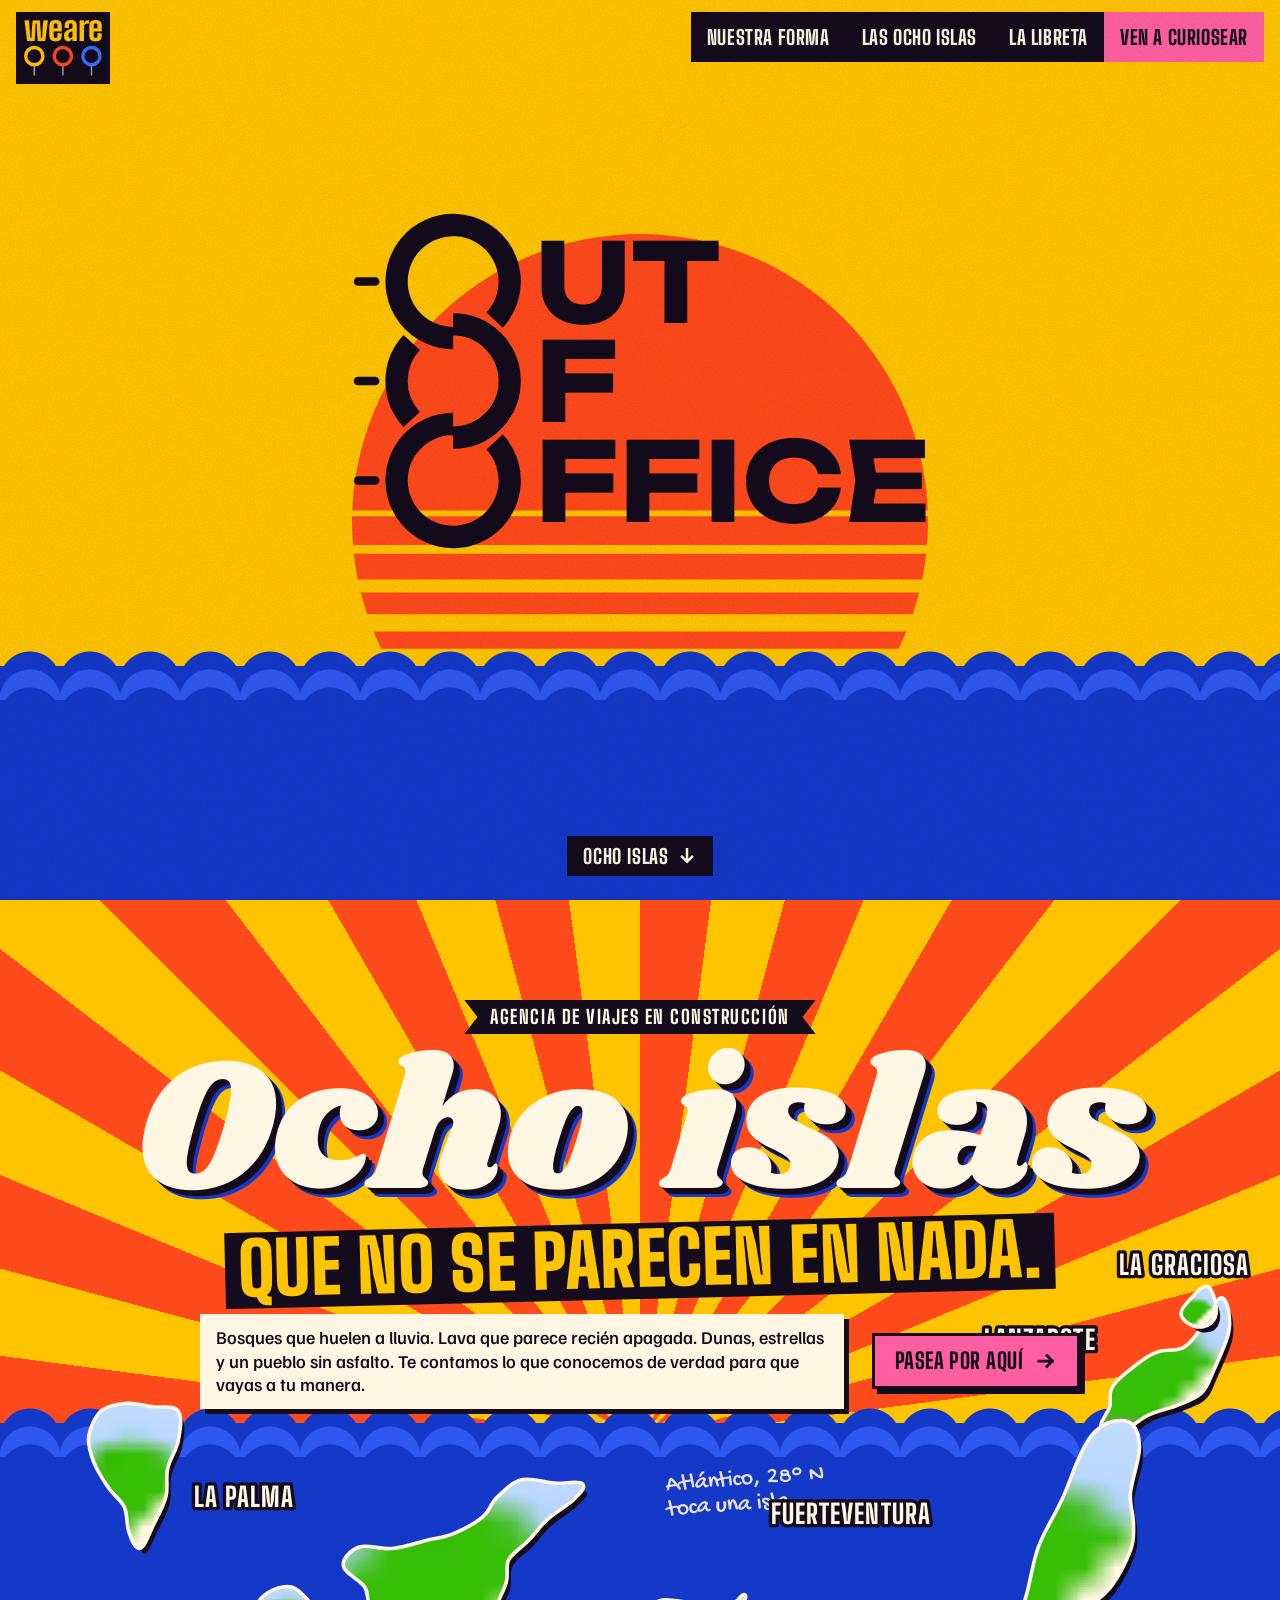
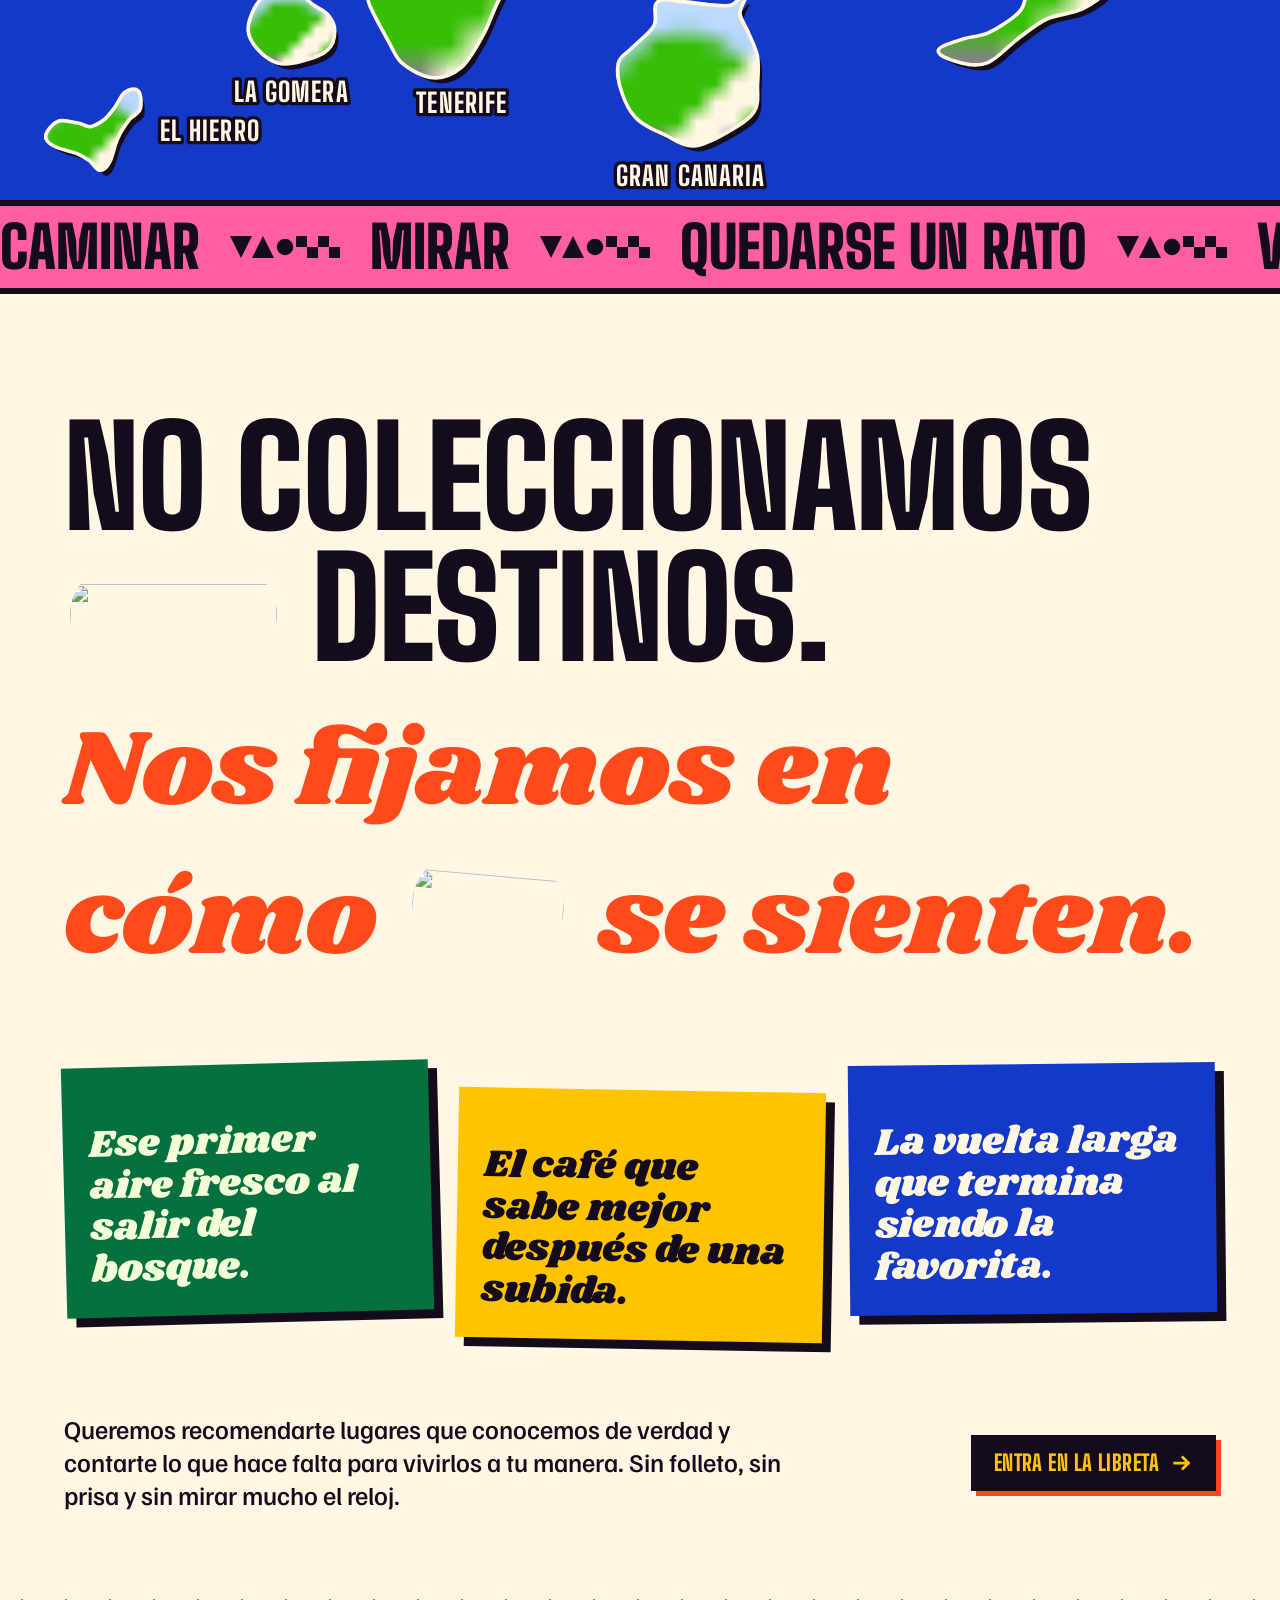
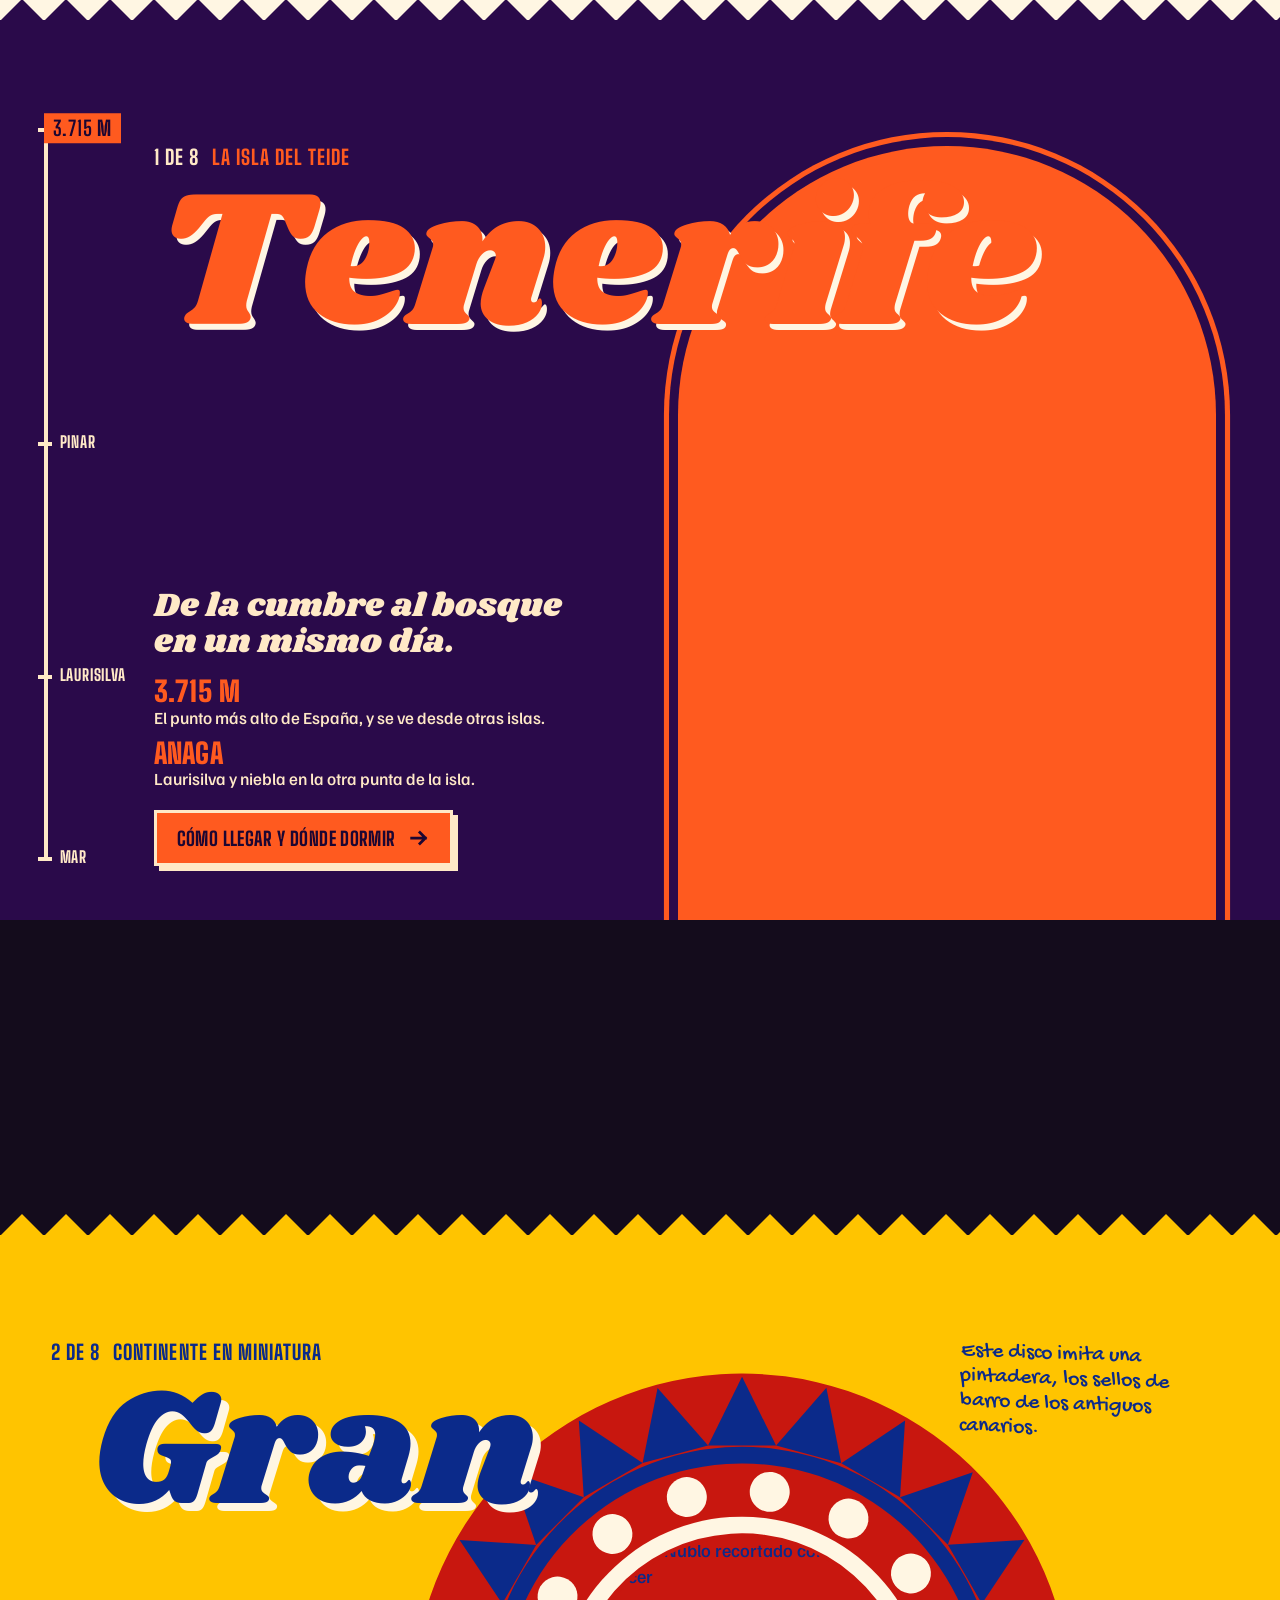
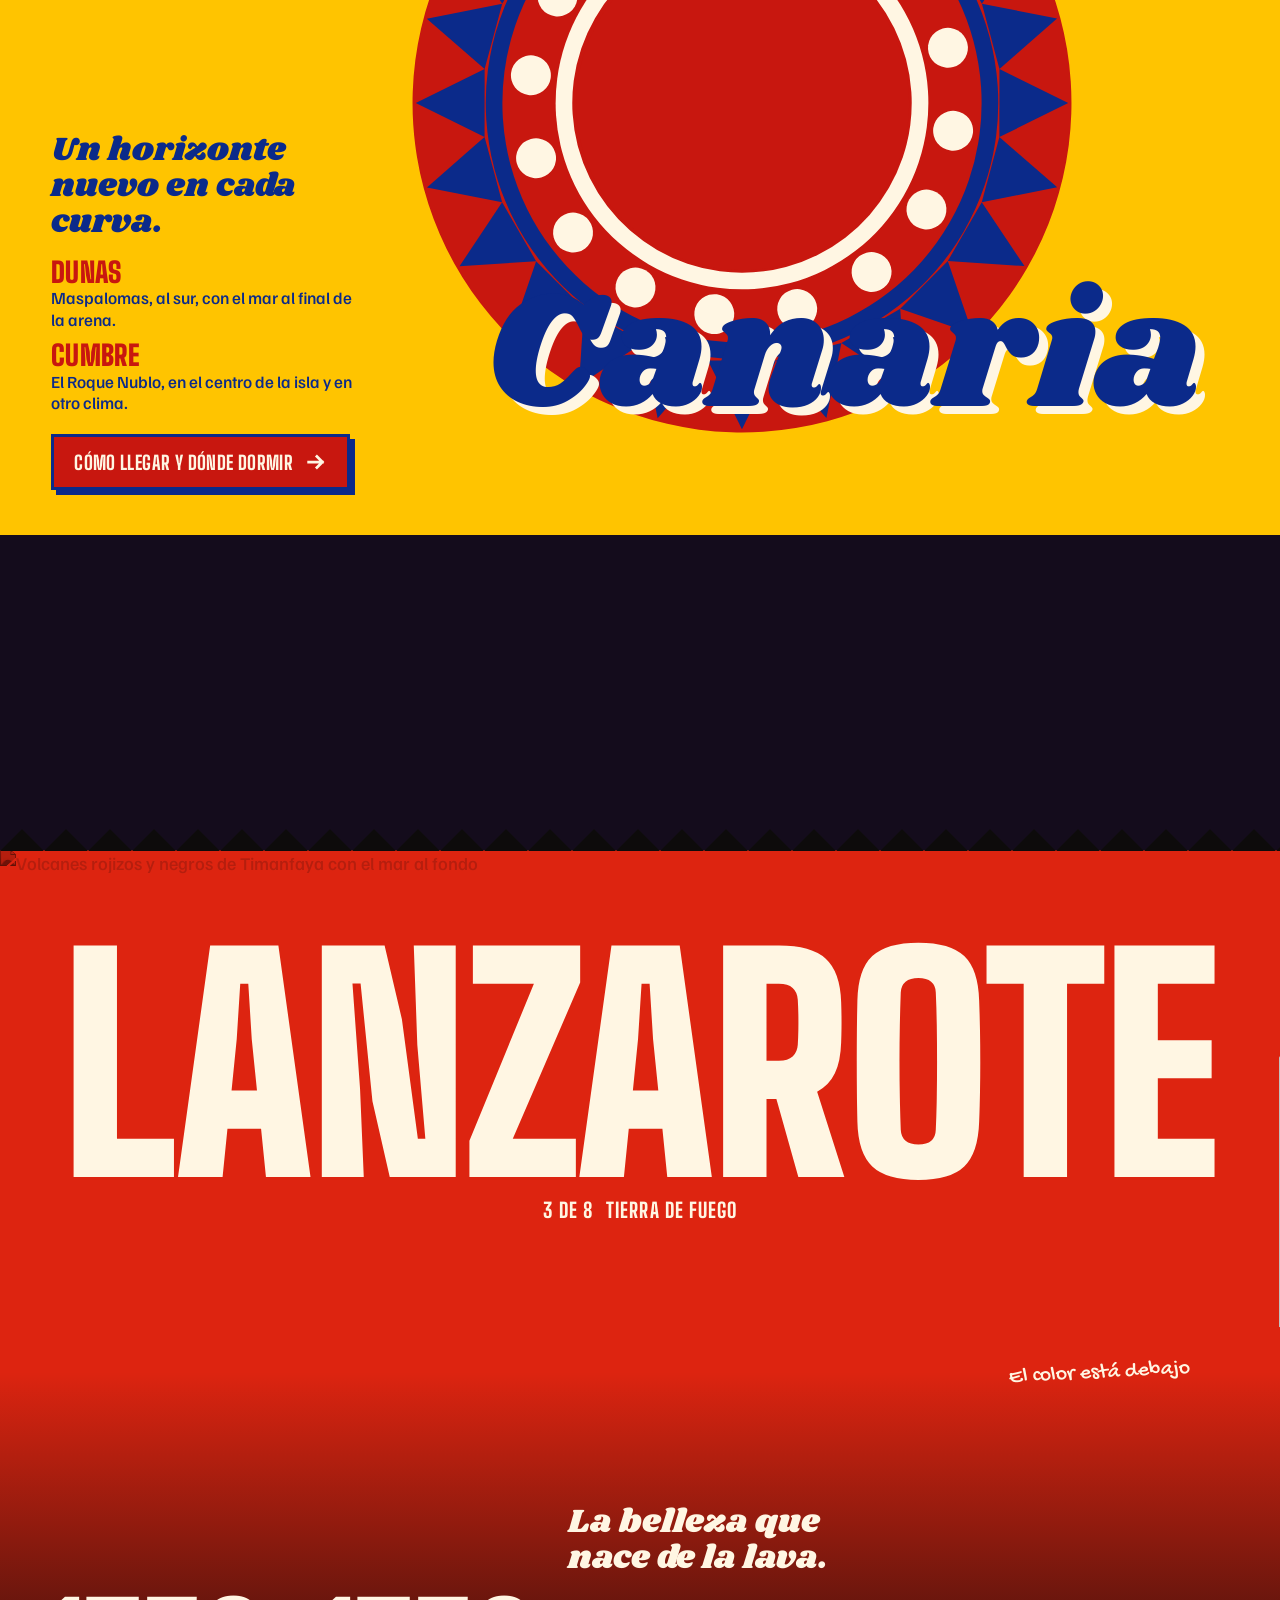
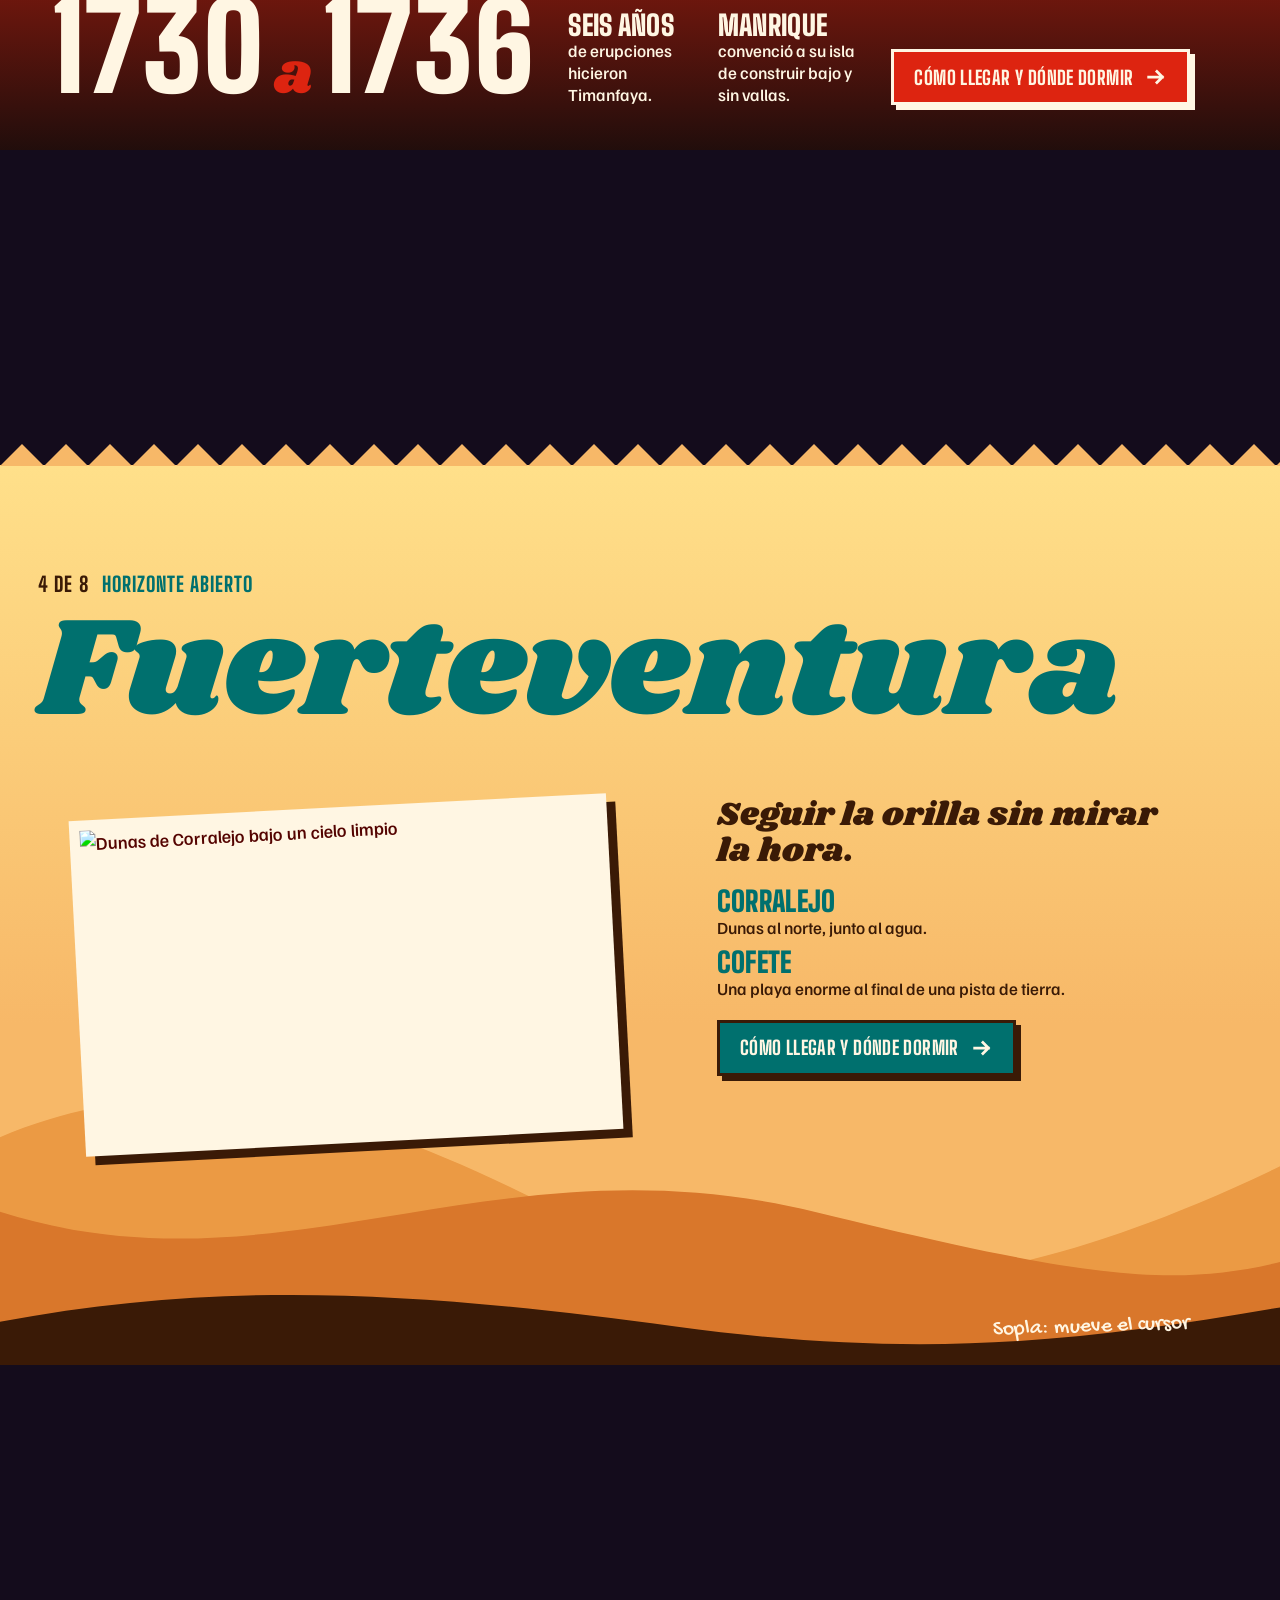
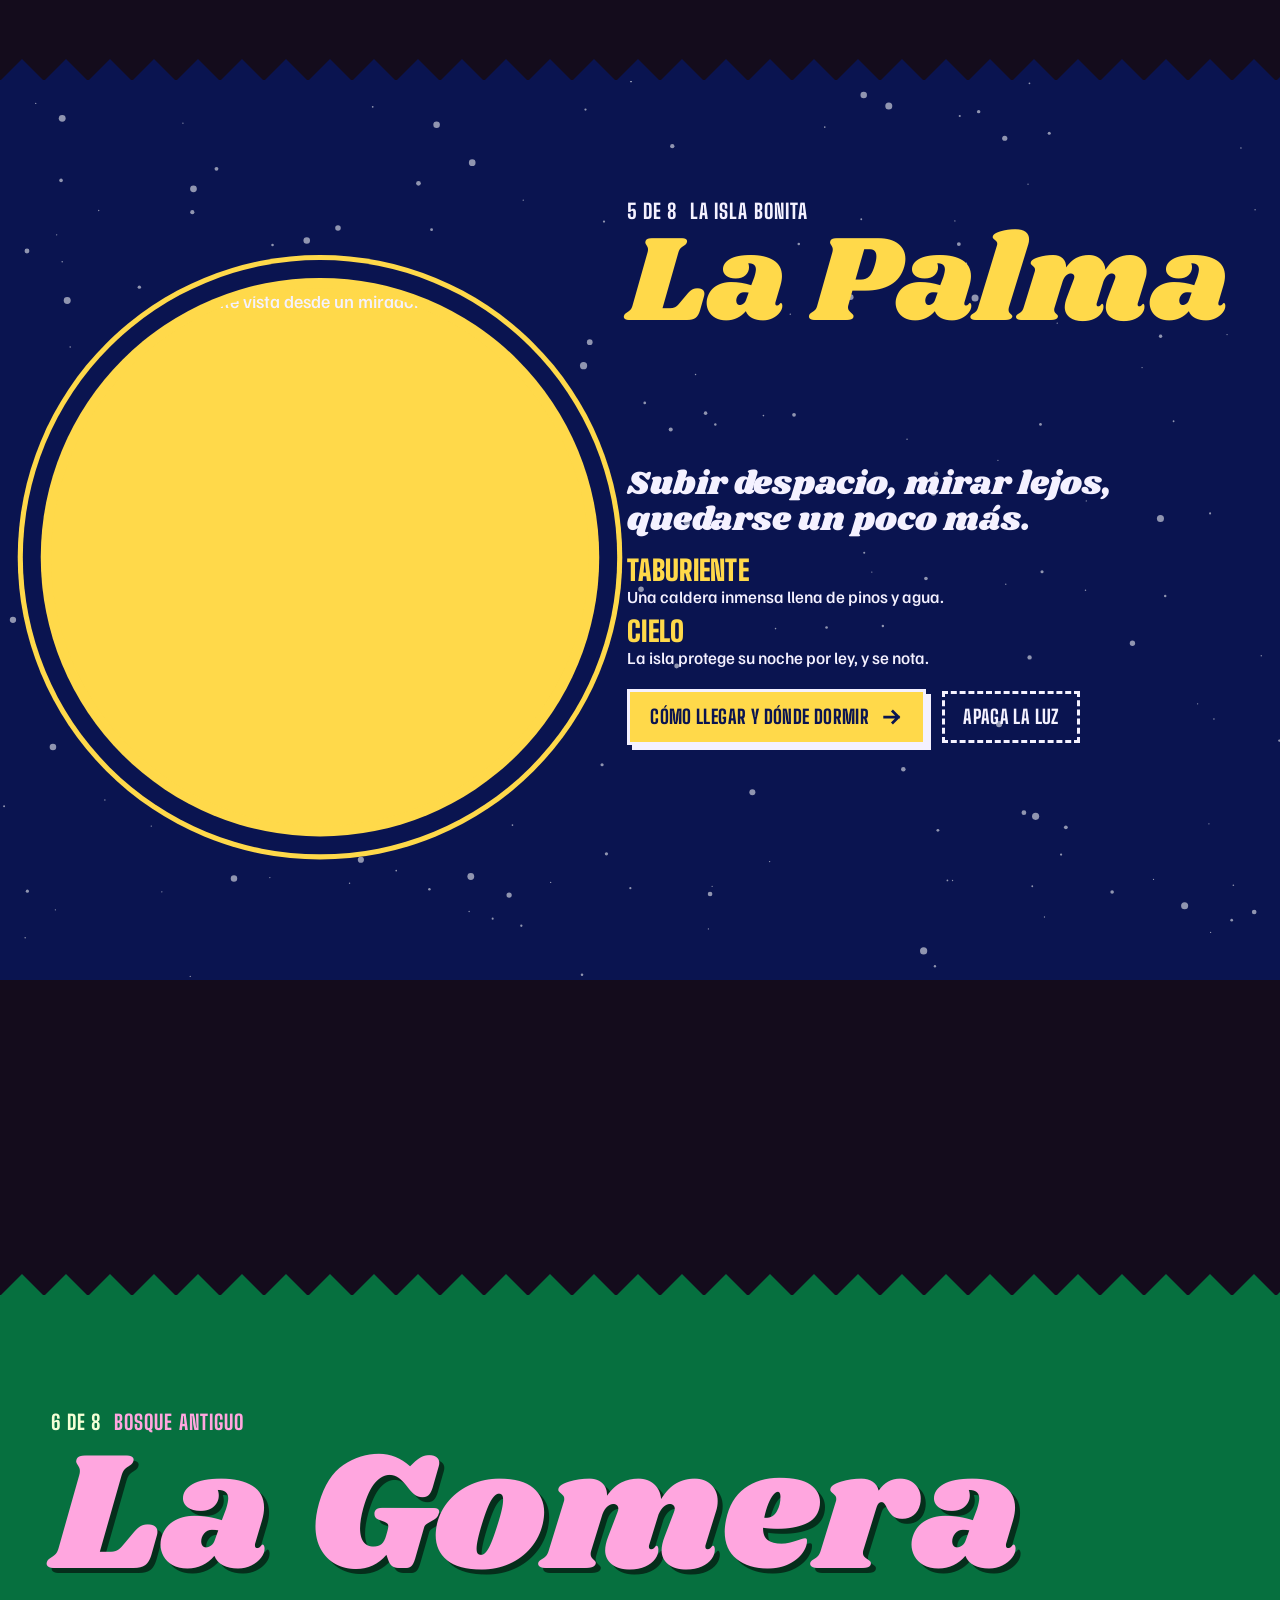
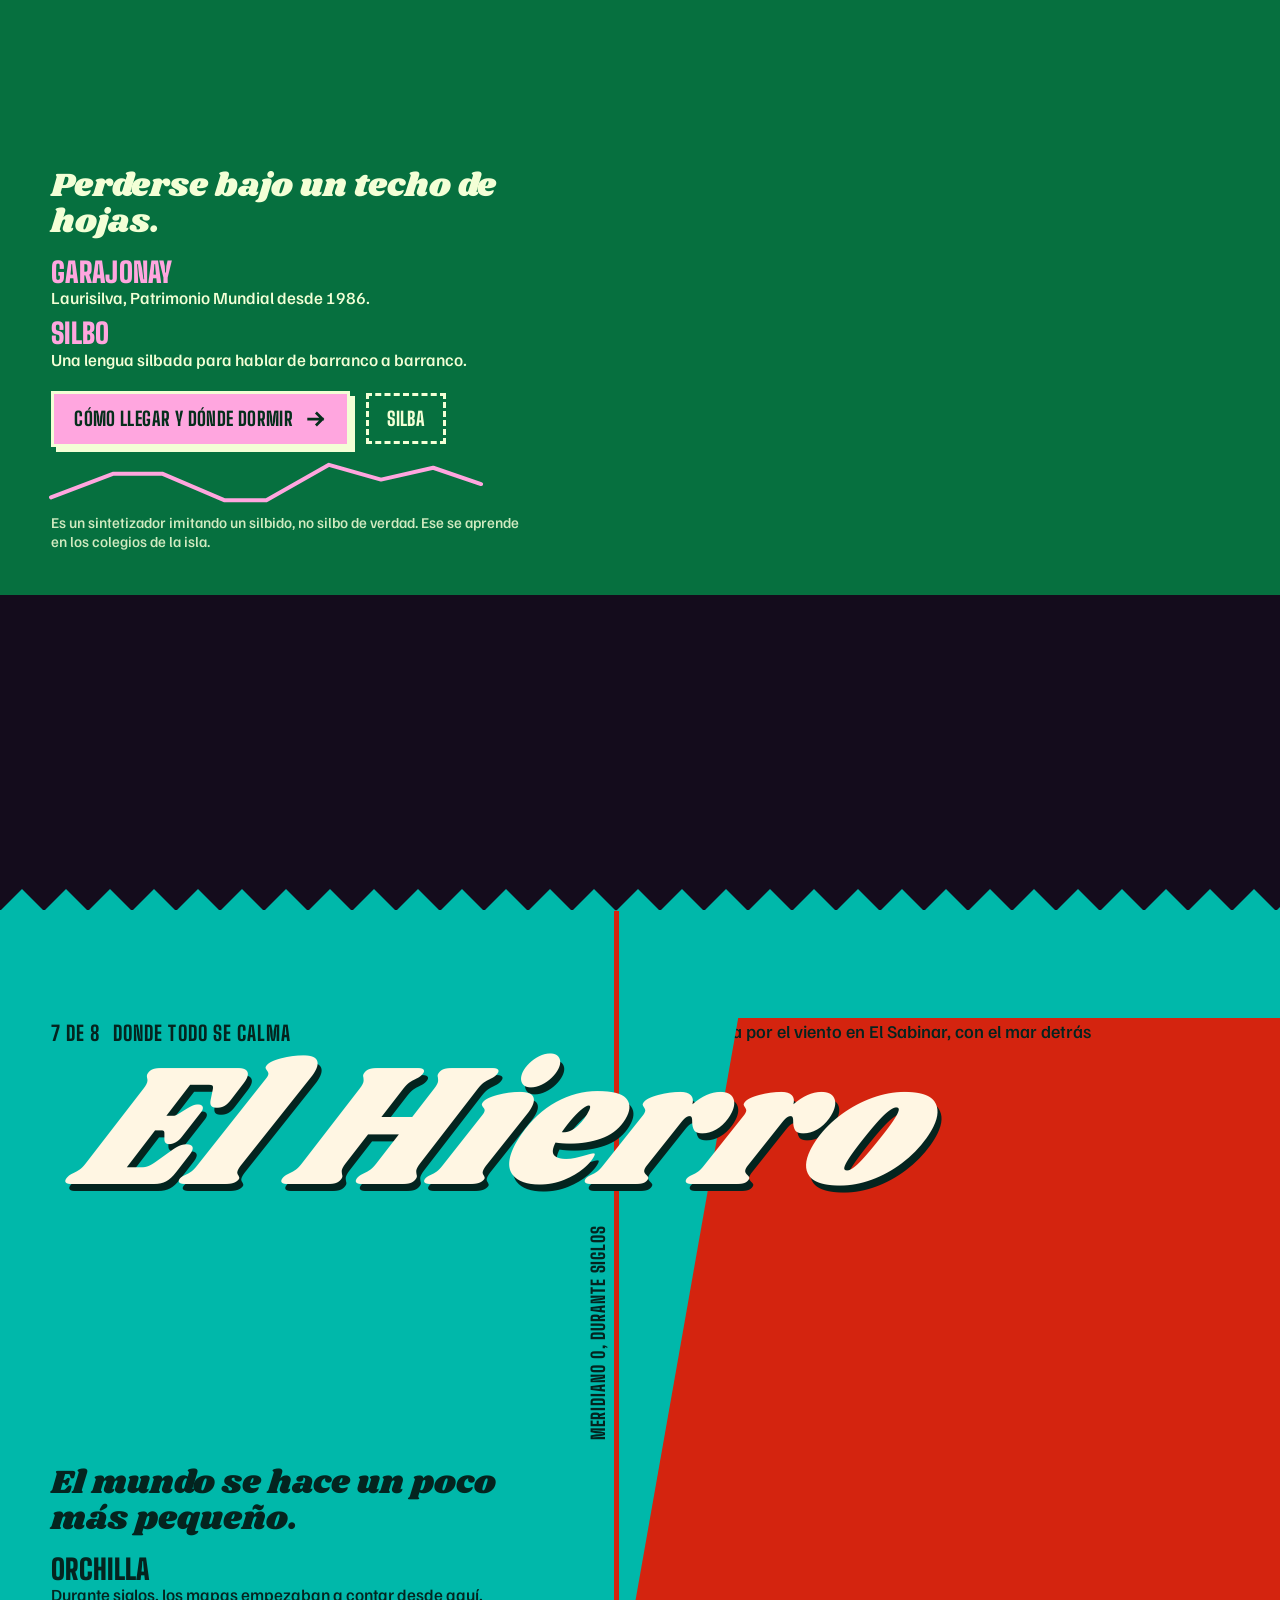
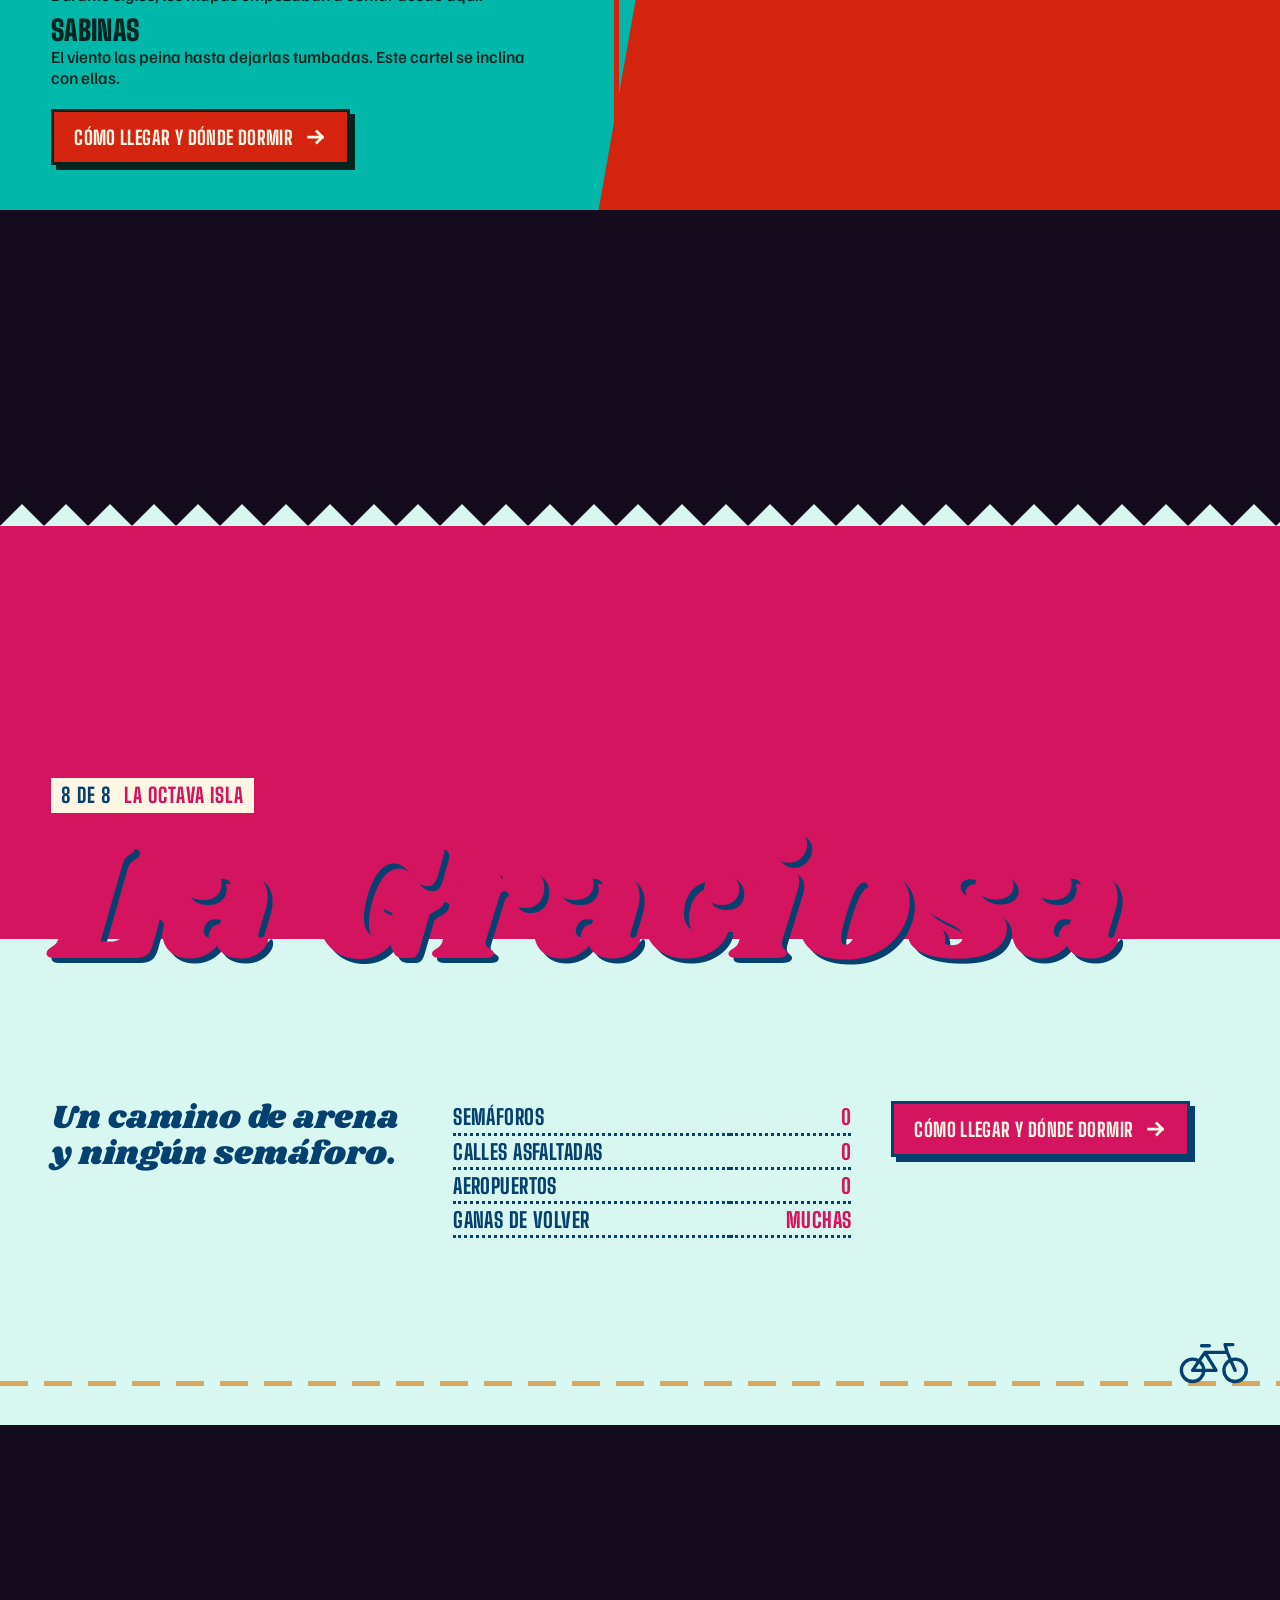
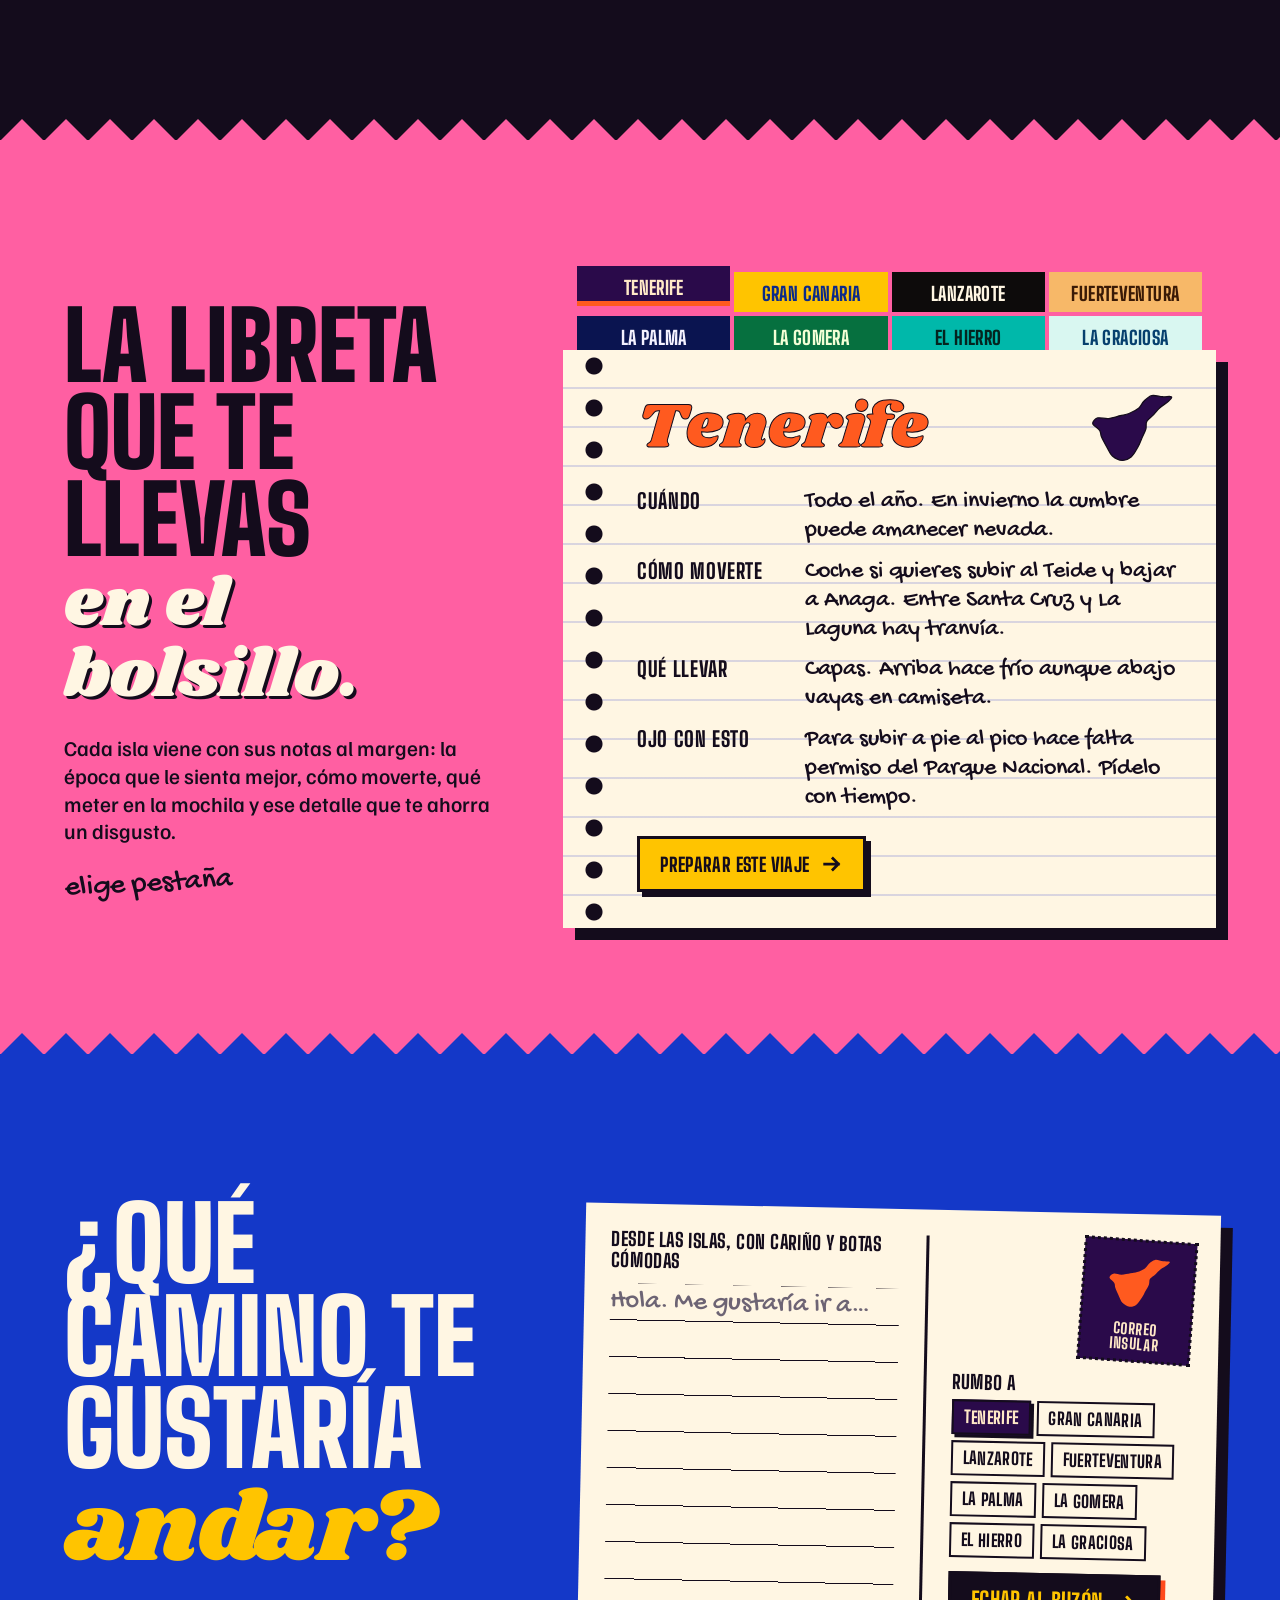
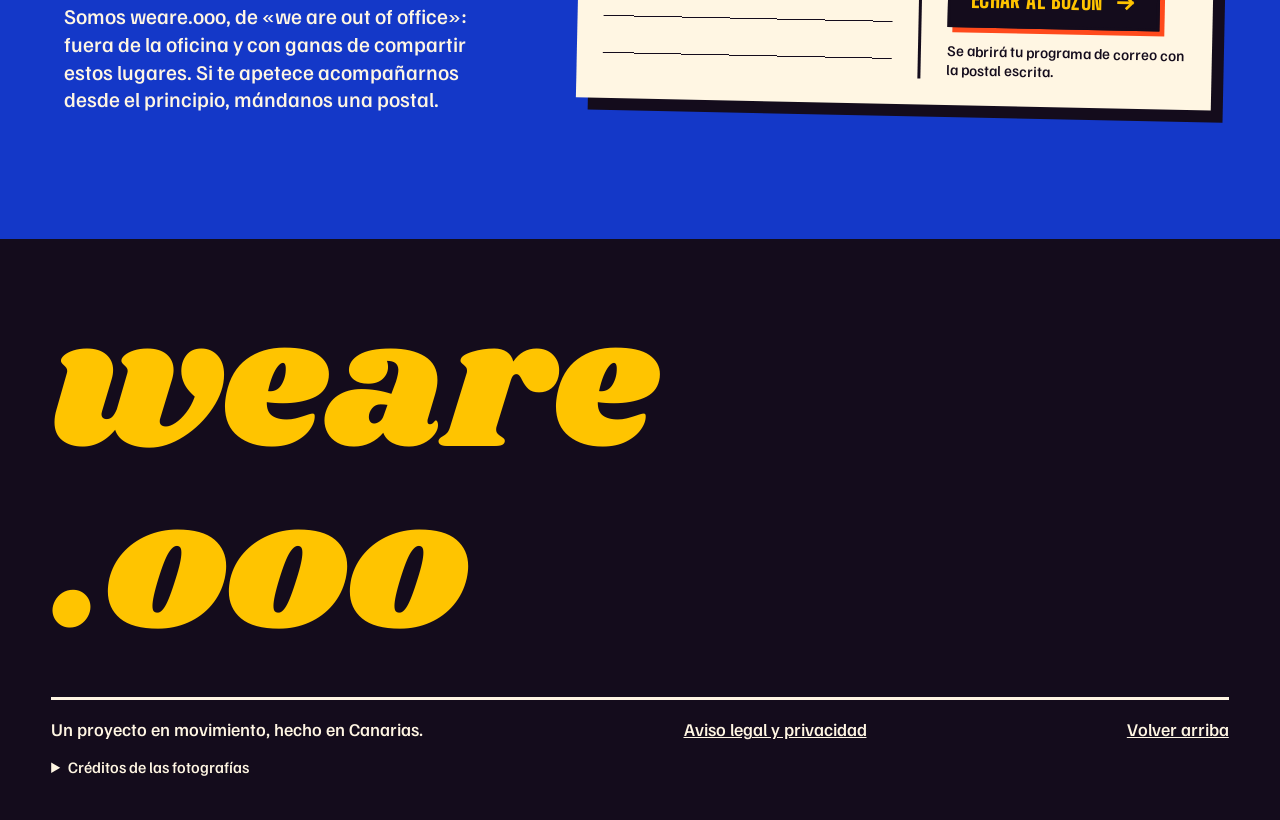
==== commit fa85a9cb: "Publicar web" ====
--- a/index.html
+++ b/index.html
@@ -5,26 +5,27 @@
     <meta name="viewport" content="width=device-width, initial-scale=1" />
     <meta name="theme-color" content="#ffc400" />
     <meta name="description" content="Ocho islas que no se parecen en nada. Una agencia de viajes en construcción desde Canarias: lugares que conocemos de verdad y lo que hace falta para vivirlos a tu manera." />
-    <title>Ocho islas que no se parecen en nada — Canarias</title>
+    <title>Out of office</title>
     <link rel="icon" href="favicon.svg" type="image/svg+xml" />
     <meta property="og:type" content="website" />
+    <meta property="og:site_name" content="weare.ooo" />
     <meta property="og:locale" content="es_ES" />
-    <meta property="og:title" content="Ocho islas que no se parecen en nada — Canarias" />
-    <meta property="og:description" content="Ocho islas que no se parecen en nada. Una agencia de viajes en construcción desde Canarias: lugares que conocemos de verdad y lo que hace falta para vivirlos a tu manera." />
-    <meta property="og:image" content="https://thumb.wikimedia.org/wikipedia/commons/thumb/6/61/Vista_del_Teide_desde_el_mirador_Narices_del_Teide%2C_Santa_Cruz_de_Tenerife%2C_Espa%C3%B1a%2C_2012-12-16%2C_DD_02.jpg/1280px-Vista_del_Teide_desde_el_mirador_Narices_del_Teide%2C_Santa_Cruz_de_Tenerife%2C_Espa%C3%B1a%2C_2012-12-16%2C_DD_02.jpg" />
-    <meta property="og:image:width" content="1280" />
-    <meta property="og:image:height" content="857" />
-    <meta property="og:image:alt" content="El Teide con nieve en la cumbre, sobre un campo de lava oscura" />
+    <meta property="og:title" content="Out of office" />
+    <meta property="og:description" content="Una agencia de viajes en construcción desde Canarias: lugares que conocemos de verdad y lo que hace falta para vivirlos a tu manera." />
+    <meta property="og:image" content="https://adanpg5.github.io/weareooo-web/compartir.png" />
+    <meta property="og:image:width" content="1200" />
+    <meta property="og:image:height" content="630" />
+    <meta property="og:image:alt" content="Marca Out Of Office sobre un sol poniente y el mar" />
     <meta name="twitter:card" content="summary_large_image" />
-    <meta name="twitter:title" content="Ocho islas que no se parecen en nada — Canarias" />
-    <meta name="twitter:description" content="Ocho islas que no se parecen en nada. Una agencia de viajes en construcción desde Canarias: lugares que conocemos de verdad y lo que hace falta para vivirlos a tu manera." />
-    <meta name="twitter:image" content="https://thumb.wikimedia.org/wikipedia/commons/thumb/6/61/Vista_del_Teide_desde_el_mirador_Narices_del_Teide%2C_Santa_Cruz_de_Tenerife%2C_Espa%C3%B1a%2C_2012-12-16%2C_DD_02.jpg/1280px-Vista_del_Teide_desde_el_mirador_Narices_del_Teide%2C_Santa_Cruz_de_Tenerife%2C_Espa%C3%B1a%2C_2012-12-16%2C_DD_02.jpg" />
-    <meta name="twitter:image:alt" content="El Teide con nieve en la cumbre, sobre un campo de lava oscura" />
+    <meta name="twitter:title" content="Out of office" />
+    <meta name="twitter:description" content="Una agencia de viajes en construcción desde Canarias: lugares que conocemos de verdad y lo que hace falta para vivirlos a tu manera." />
+    <meta name="twitter:image" content="https://adanpg5.github.io/weareooo-web/compartir.png" />
+    <meta name="twitter:image:alt" content="Marca Out Of Office sobre un sol poniente y el mar" />
     <script type="application/ld+json">
       {
         "@context": "https://schema.org",
         "@type": "WebPage",
-        "name": "Ocho islas que no se parecen en nada — Canarias",
+        "name": "Ocho islas que no se parecen en nada — weare.ooo",
         "description": "Ocho islas que no se parecen en nada. Una agencia de viajes en construcción desde Canarias: lugares que conocemos de verdad y lo que hace falta para vivirlos a tu manera.",
         "inLanguage": "es",
         "about": {
@@ -47,8 +48,9 @@
     <link rel="preconnect" href="https://fonts.gstatic.com" crossorigin />
     <link rel="preconnect" href="https://thumb.wikimedia.org" />
     <link href="https://fonts.googleapis.com/css2?family=Big+Shoulders+Display:wght@700;800;900&family=Familjen+Grotesk:wght@400;500;700&family=Gochi+Hand&family=Shrikhand&display=swap" rel="stylesheet" />
-    <link rel="stylesheet" href="styles.css" />
-    <script src="script.js" defer></script>
+    <link href="https://fonts.googleapis.com/css2?family=Unbounded:wght@700&amp;text=UTFICE&amp;display=swap" rel="stylesheet" />
+    <link rel="stylesheet" href="styles.css?v=a269e54" />
+    <script src="script.js?v=a269e54" defer></script>
   </head>
   <body>
     <a class="skip" href="#filosofia">Saltar al contenido</a>
@@ -80,14 +82,18 @@
         <clipPath id="c-la-graciosa"><use href="#p-la-graciosa"/></clipPath>
         <symbol id="i-la-graciosa" viewBox="413.4 7.0 13.0 14.6"><use href="#p-la-graciosa"/></symbol>
         <symbol id="arrow" viewBox="0 0 24 24"><path d="M4 12h15M13 6l6 6-6 6" fill="none" stroke="currentColor" stroke-width="3" stroke-linecap="square"/></symbol>
-        <symbol id="mark" viewBox="0 0 48 48"><path d="M24 2l5 9 9-5 0 10 10 0-5 8 5 8-10 0 0 10-9-5-5 9-5-9-9 5 0-10-10 0 5-8-5-8 10 0 0-10 9 5z" fill="currentColor"/><circle cx="24" cy="24" r="8" fill="none" stroke="var(--mark-hole,#140c1c)" stroke-width="3.5"/></symbol>
       </defs>
     </svg>
 
     <header class="site-header">
-      <a class="wordmark" href="#inicio" aria-label="Estudio de viajes Canarias, ir al inicio">
-        <svg class="mark" aria-hidden="true"><use href="#mark" /></svg>
-        <span>Estudio de viajes <i>/</i> Canarias</span>
+      <a class="wordmark" href="#inicio" aria-label="weare.ooo, ir al inicio">
+        <svg class="logo" viewBox="1 0 162.5 117" aria-hidden="true">
+          <text x="0" y="44" textLength="165.7" lengthAdjust="spacingAndGlyphs">weare</text>
+          <path class="logo-pins" d="M22.5 97v18M82.25 97v18M142 97v18" />
+          <circle cx="22.5" cy="75.5" r="18" stroke="#ffc400" />
+          <circle cx="82.25" cy="75.5" r="18" stroke="#ff4a1c" />
+          <circle cx="142" cy="75.5" r="18" stroke="#3b6cff" />
+        </svg>
       </a>
       <button class="menu-toggle" type="button" aria-expanded="false" aria-controls="main-nav" aria-label="Abrir menú"><span></span><span></span></button>
       <nav id="main-nav" class="main-nav" aria-label="Navegación principal">
@@ -99,7 +105,26 @@
     </header>
 
     <main>
-      <section class="hero" id="inicio">
+      <section class="portada" id="inicio">
+        <svg class="sol" viewBox="0 0 200 200" aria-hidden="true">
+          <circle cx="100" cy="100" r="100" fill="#ff4a1c" />
+          <path d="M0 96h200v2H0zM0 108h200v3H0zM0 120h200v4.5H0zM0 132h200v6H0zM0 144h200v7.5H0z" fill="#ffc400" />
+        </svg>
+        <div class="portada-mar" aria-hidden="true"><div class="waves"><i></i><i></i><i></i></div></div>
+        <svg class="marca" viewBox="-11 -3.75 175 105.5" role="img" aria-label="Out Of Office">
+          <!-- Cada anillo deja un hueco donde pasa por debajo de su vecino -->
+          <path d="M-.75 20H-5.75M-.75 49H-5.75M-.75 78H-5.75" fill="none" stroke="currentColor" stroke-width="2.5" stroke-linecap="round" />
+          <path d="M22 36.5A16.5 16.5 0 1 1 34.09 31.23M9.91 60.23A16.5 16.5 0 0 1 9.91 37.77M22 32.5A16.5 16.5 0 1 1 22 65.5M34.09 66.77A16.5 16.5 0 1 1 22 61.5" fill="none" stroke="currentColor" stroke-width="6.5" />
+          <g fill="currentColor">
+            <text x="45.75" y="32" textLength="54.27" lengthAdjust="spacingAndGlyphs">UT</text>
+            <text x="45.75" y="61" textLength="24.67" lengthAdjust="spacingAndGlyphs">F</text>
+            <text x="45.75" y="90" textLength="115.62" lengthAdjust="spacingAndGlyphs">FFICE</text>
+          </g>
+        </svg>
+        <a class="portada-baja" href="#ocho-islas">Ocho islas <svg aria-hidden="true"><use href="#arrow" /></svg></a>
+      </section>
+
+      <section class="hero" id="ocho-islas">
         <div class="hero-rays" aria-hidden="true"></div>
         <div class="hero-copy">
           <p class="banner"><span>Agencia de viajes en construcción</span></p>
@@ -244,7 +269,7 @@
               </ol>
               <span class="alti-mark"><b data-alti>0</b> m</span>
             </div>
-            <figure class="arch"><img src="https://thumb.wikimedia.org/wikipedia/commons/thumb/6/61/Vista_del_Teide_desde_el_mirador_Narices_del_Teide%2C_Santa_Cruz_de_Tenerife%2C_Espa%C3%B1a%2C_2012-12-16%2C_DD_02.jpg/1280px-Vista_del_Teide_desde_el_mirador_Narices_del_Teide%2C_Santa_Cruz_de_Tenerife%2C_Espa%C3%B1a%2C_2012-12-16%2C_DD_02.jpg" alt="El Teide con nieve en la cumbre, sobre un campo de lava oscura" loading="lazy" /></figure>
+            <figure class="arch"><img src="https://adanpg5.github.io/weareooo-web/compartir.png" alt="El Teide con nieve en la cumbre, sobre un campo de lava oscura" loading="lazy" /></figure>
             <div class="p-head">
               <p class="p-num">1 de 8 <span>La isla del Teide</span></p>
               <h3 id="t-tenerife">Tenerife</h3>
@@ -486,7 +511,7 @@
       <section class="closing" id="comienzo">
         <div class="closing-copy">
           <h2>¿Qué camino te gustaría <em>andar?</em></h2>
-          <p>El nombre aún está por llegar. Las ganas de compartir estos lugares, no. Si te apetece acompañarnos desde el principio, mándanos una postal.</p>
+          <p>Somos weare.ooo, de «we are out of office»: fuera de la oficina y con ganas de compartir estos lugares. Si te apetece acompañarnos desde el principio, mándanos una postal.</p>
         </div>
         <form class="postcard" id="postcard" data-isle="tenerife">
           <div class="pc-left">
@@ -517,7 +542,7 @@
     </main>
 
     <footer class="site-footer">
-      <p class="no-name">Aquí irá<br />un nombre</p>
+      <p class="no-name">weare<br />.ooo</p>
       <div class="foot-row">
         <span>Un proyecto en movimiento, hecho en Canarias.</span>
         <a href="legal.html">Aviso legal y privacidad</a>
@@ -557,12 +582,14 @@
           <button class="ticket-tab" id="stay-tab" type="button" role="tab" aria-selected="false" aria-controls="stay-panel" tabindex="-1">Dónde dormir</button>
         </div>
         <section class="ticket-panel" id="flight-panel" role="tabpanel" aria-labelledby="flight-tab">
+          <label class="ticket-origin">Salgo desde <select id="flight-origin"></select></label>
           <div class="rows" id="flight-routes"></div>
+          <p class="ticket-source" id="flight-price-note" hidden>Precios orientativos de búsquedas recientes en Aviasales, solo ida y por persona, para los próximos tres meses. Pueden haber cambiado.</p>
           <p class="ticket-source">Rutas y aeropuertos en <a href="https://www.aena.es/es/pasajeros/nuestros-aeropuertos.html" target="_blank" rel="noreferrer">Aena</a>. Dependen de la fecha.</p>
         </section>
         <section class="ticket-panel" id="ferry-panel" role="tabpanel" aria-labelledby="ferry-tab" hidden>
           <div class="rows" id="ferry-routes"></div>
-          <p class="ticket-source">Comprueba ruta, escalas, horarios y plazas en cada naviera.</p>
+          <p class="ticket-source" id="ferry-price-note">Comprueba ruta, escalas, horarios y plazas en cada naviera.</p>
         </section>
         <section class="ticket-panel" id="stay-panel" role="tabpanel" aria-labelledby="stay-tab" hidden>
           <div class="rows" id="stay-cards"></div>
--- a/styles.css
+++ b/styles.css
@@ -11,7 +11,7 @@
   --body: "Familjen Grotesk", "Helvetica Neue", Arial, sans-serif;
   --hand: "Gochi Hand", "Comic Sans MS", cursive;
   --u: min(1vw, 1.6svh);
-  --header: 76px;
+  --header: 96px;
   --teeth: url("data:image/svg+xml,%3Csvg xmlns='http://www.w3.org/2000/svg' width='44' height='22'%3E%3Cpath d='M0 22 22 0l22 22z'/%3E%3C/svg%3E");
   --pinta: url("data:image/svg+xml,%3Csvg xmlns='http://www.w3.org/2000/svg' width='120' height='24'%3E%3Cpath d='M0 0h24L12 24zM24 24h24L36 0z'/%3E%3Ccircle cx='60' cy='12' r='9'/%3E%3Cpath d='M72 0h12v12H72zM84 12h12v12H84zM96 0h12v12H96zM108 12h12v12h-12z'/%3E%3C/svg%3E");
 }
@@ -52,11 +52,13 @@
 .stamp-ink:hover { box-shadow: 7px 7px 0 var(--red); }
 
 /* Cabecera */
-.site-header { position: fixed; z-index: 50; inset: 12px 16px auto; display: flex; align-items: center; justify-content: space-between; gap: 16px; pointer-events: none; }
+.site-header { position: fixed; z-index: 50; inset: 12px 16px auto; display: flex; align-items: flex-start; justify-content: space-between; gap: 16px; pointer-events: none; }
 .site-header > * { pointer-events: auto; }
-.wordmark { display: flex; align-items: center; gap: 10px; padding: 8px 16px 8px 10px; background: var(--ink); color: var(--yellow); font: 800 20px/1 var(--cond); letter-spacing: .03em; text-transform: uppercase; text-decoration: none; }
-.wordmark i { color: var(--pink); font-style: normal; }
-.mark { width: 30px; height: 30px; flex: none; }
+.wordmark { display: flex; align-items: center; padding: 8px; background: var(--ink); text-decoration: none; }
+.logo { display: block; width: auto; height: 56px; overflow: visible; }
+.logo text { fill: var(--yellow); font: 800 72px var(--cond); }
+.logo circle { fill: none; stroke-width: 7; }
+.logo-pins { fill: none; stroke: #a99bb5; stroke-width: 3; stroke-linecap: round; }
 .main-nav { display: flex; align-items: center; background: var(--ink); color: var(--paper); font: 800 20px/1 var(--cond); letter-spacing: .03em; text-transform: uppercase; }
 .main-nav a { padding: 15px 16px; text-decoration: none; transition: color .15s; }
 .main-nav a:hover { color: var(--yellow); }
@@ -65,6 +67,16 @@
 .menu-toggle { display: none; }
 
 /* Portada */
+/* Portada: la marca en el cielo de un atardecer, sobre un sol a franjas que se pone en el mar */
+.portada { --mar: 26%; --sol: min(86vw, 64vh); position: relative; height: 100vh; height: 100svh; min-height: 560px; overflow: hidden; background: var(--yellow); isolation: isolate; }
+.sol { position: absolute; z-index: -1; left: 50%; bottom: calc(var(--mar) - var(--sol) / 4); width: var(--sol); height: var(--sol); transform: translateX(-50%); }
+.portada-mar { position: absolute; z-index: -1; inset: auto 0 0; height: var(--mar); background: var(--cobalt); }
+.marca { position: absolute; left: 50%; top: calc(var(--header) / 2 + (100% - var(--mar)) / 2); width: min(78vw, 600px, (74vh - 120px) * 1.66); height: auto; overflow: visible; color: var(--ink); transform: translate(-50%, -50%); }
+.marca text { font: 700 32px "Unbounded", "Arial Black", sans-serif; }
+.portada-baja { position: absolute; bottom: 24px; left: 50%; display: inline-flex; align-items: center; gap: 8px; padding: 10px 16px; background: var(--ink); color: var(--paper); font: 800 20px/1 var(--cond); letter-spacing: .04em; text-decoration: none; text-transform: uppercase; transform: translateX(-50%); }
+.portada-baja svg { width: 20px; height: 20px; transform: rotate(90deg); }
+.portada-baja:hover { background: var(--red); }
+
 .hero { position: relative; display: flex; flex-direction: column; height: 100svh; min-height: 790px; overflow: hidden; background: var(--yellow); isolation: isolate; }
 .hero-rays { position: absolute; z-index: -1; top: 60%; left: 50%; width: 260vmax; height: 260vmax; margin: -130vmax 0 0 -130vmax; background: repeating-conic-gradient(var(--red) 0 7.5deg, transparent 7.5deg 15deg); animation: spin 140s linear infinite; }
 .hero-copy { display: grid; justify-items: center; padding: calc(var(--header) + 4px) 24px 0; text-align: center; }
@@ -359,6 +371,10 @@
 .row b { display: block; font: 900 28px/1 var(--cond); letter-spacing: .01em; }
 .row small { display: block; margin-top: 3px; font-size: 16px; line-height: 1.25; }
 .row strong { flex: none; font: 800 19px/1 var(--cond); letter-spacing: .03em; text-transform: uppercase; }
+.row .price { display: block; margin-top: 6px; font: 800 21px/1.1 var(--cond); font-style: normal; letter-spacing: .02em; }
+.rows-note { padding: 12px 14px; border: 3px dashed var(--ink); font-size: 17px; line-height: 1.3; }
+.ticket-origin { display: flex; align-items: center; flex-wrap: wrap; gap: 6px 10px; margin-bottom: 12px; font: 800 19px/1 var(--cond); letter-spacing: .03em; text-transform: uppercase; }
+.ticket-origin select { min-height: 44px; padding: 6px 34px 6px 12px; border: 3px solid var(--ink); border-radius: 0; background: var(--paper) url("data:image/svg+xml,%3Csvg xmlns='http://www.w3.org/2000/svg' viewBox='0 0 12 8'%3E%3Cpath d='M1 1l5 5 5-5' fill='none' stroke='%23140c1c' stroke-width='2.5'/%3E%3C/svg%3E") right 10px center / 12px no-repeat; color: var(--ink); font: 800 19px/1 var(--cond); letter-spacing: .03em; text-transform: uppercase; appearance: none; }
 .ticket-source { margin-top: 12px; font-size: 15px; line-height: 1.3; }
 
 @keyframes spin { to { transform: rotate(360deg); } }
@@ -382,7 +398,7 @@
 
 @media (max-width: 999px), (max-height: 639px) {
   .site-header { inset: 8px 10px auto; }
-  .wordmark { font-size: 18px; }
+  .logo { height: 48px; }
   .menu-toggle { position: relative; z-index: 2; display: grid; place-content: center; gap: 7px; width: 48px; height: 48px; padding: 0; border: 0; background: var(--ink); }
   .menu-toggle span { display: block; width: 26px; height: 4px; background: var(--yellow); transition: transform .2s; }
   .menu-toggle[aria-expanded="true"] span:first-child { transform: translateY(5.5px) rotate(45deg); }
@@ -471,7 +487,6 @@
 
 @media (max-width: 640px) {
   body { font-size: 17px; }
-  .wordmark span { font-size: 16px; }
   .banner { font-size: 15px; }
   .ticker-in { font-size: 40px; }
   .ticker b { width: 76px; height: 16px; }
